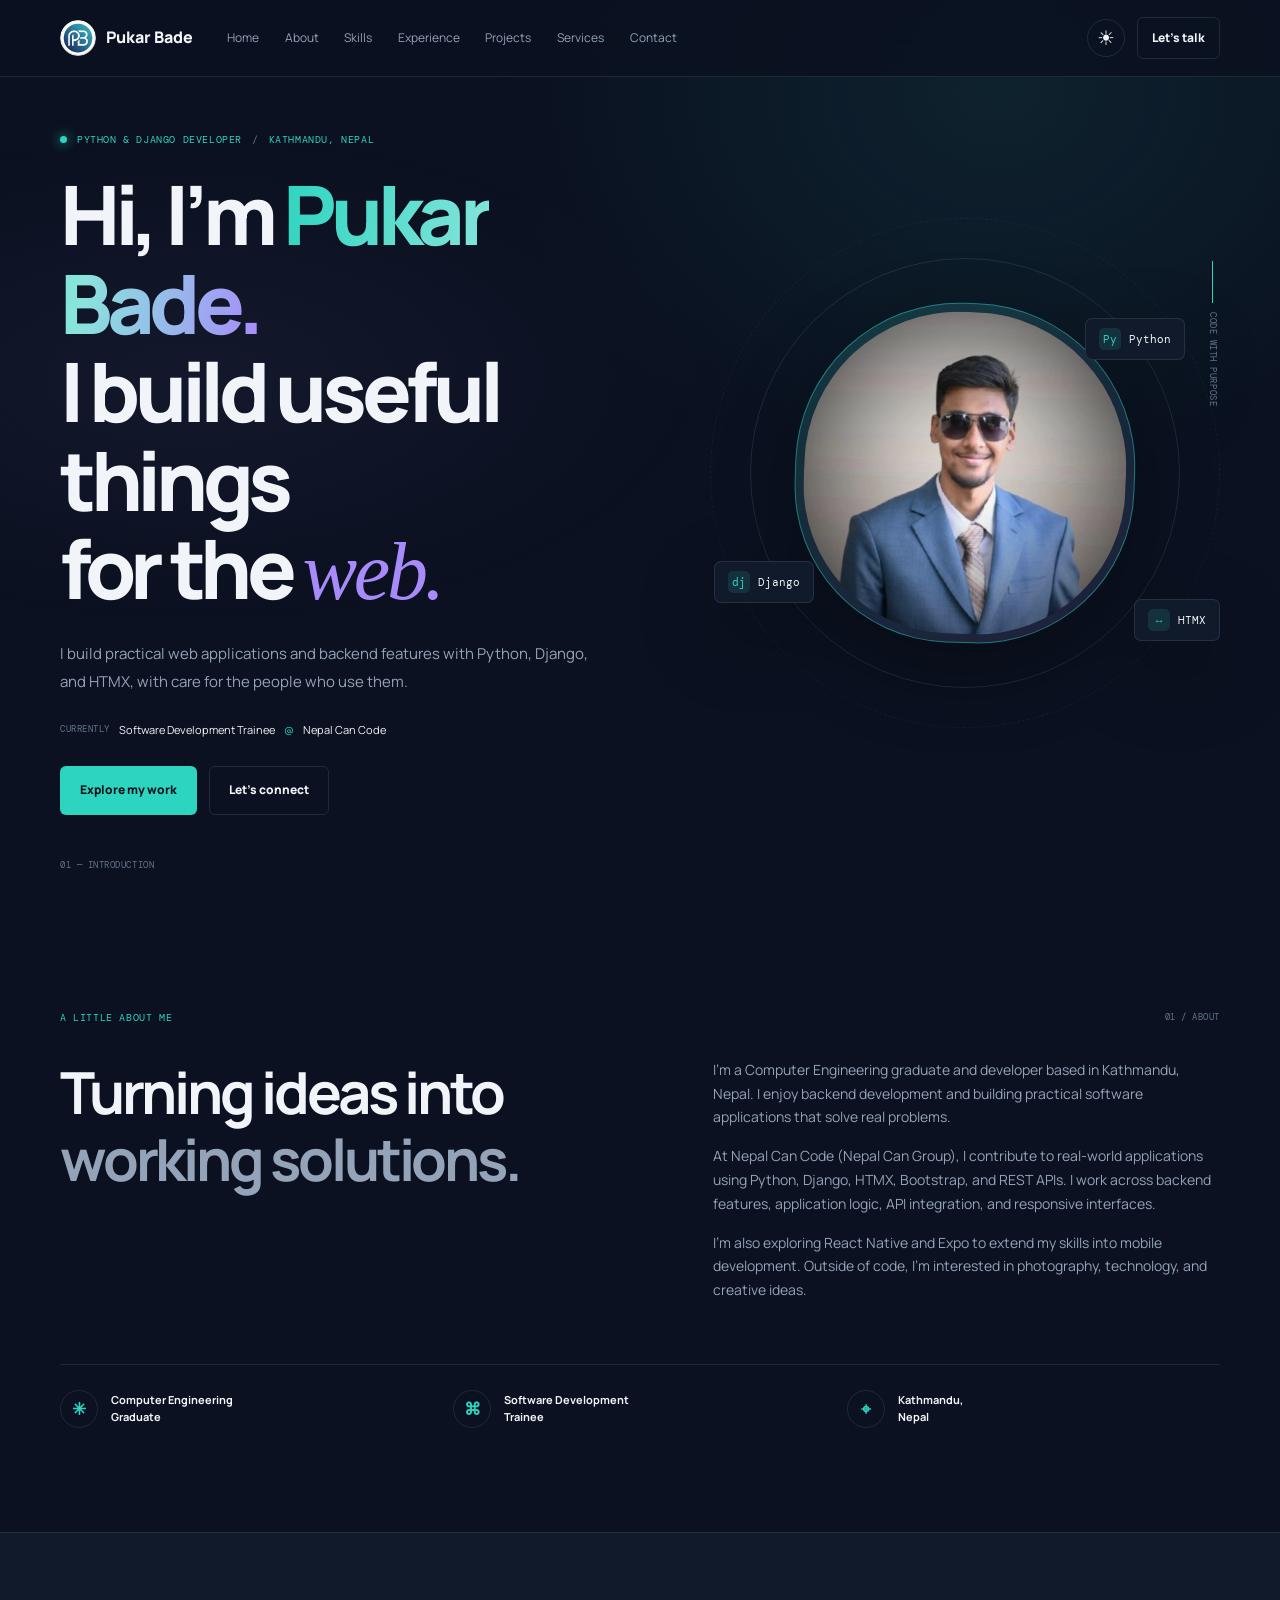
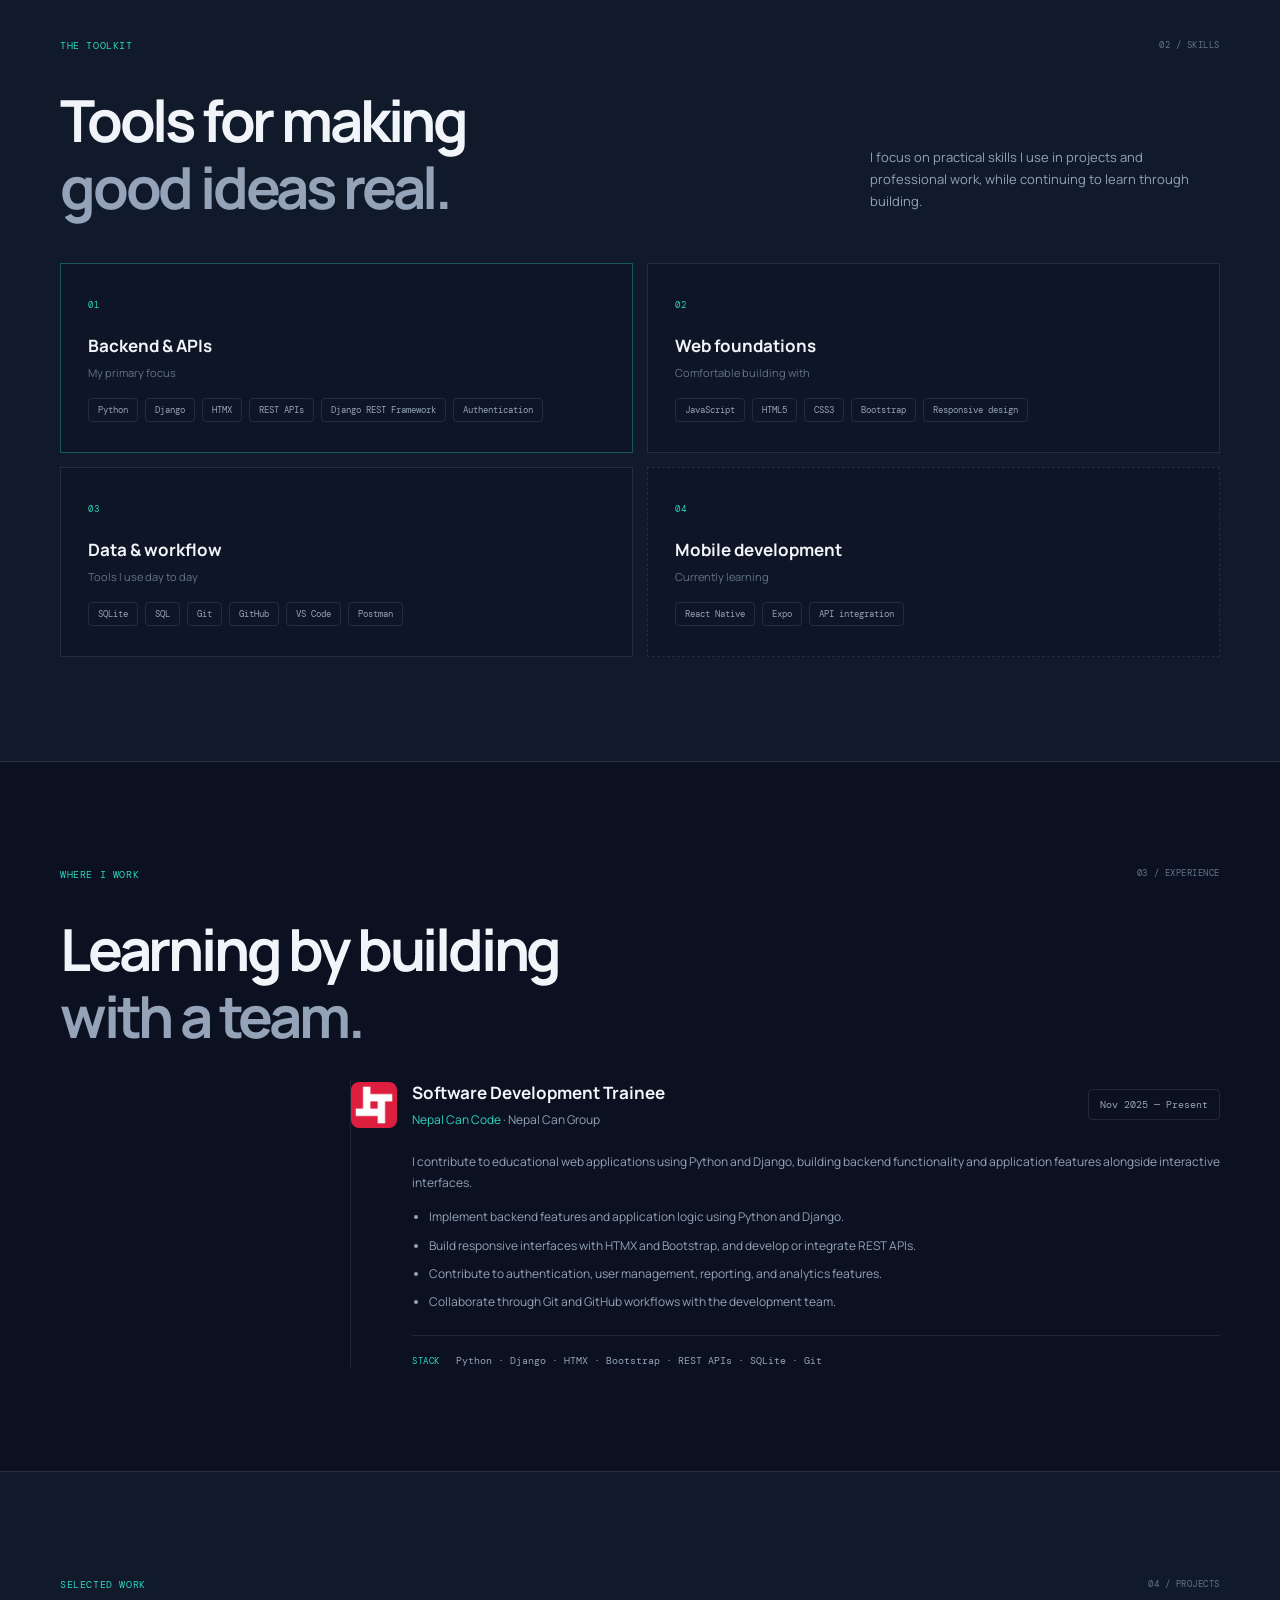
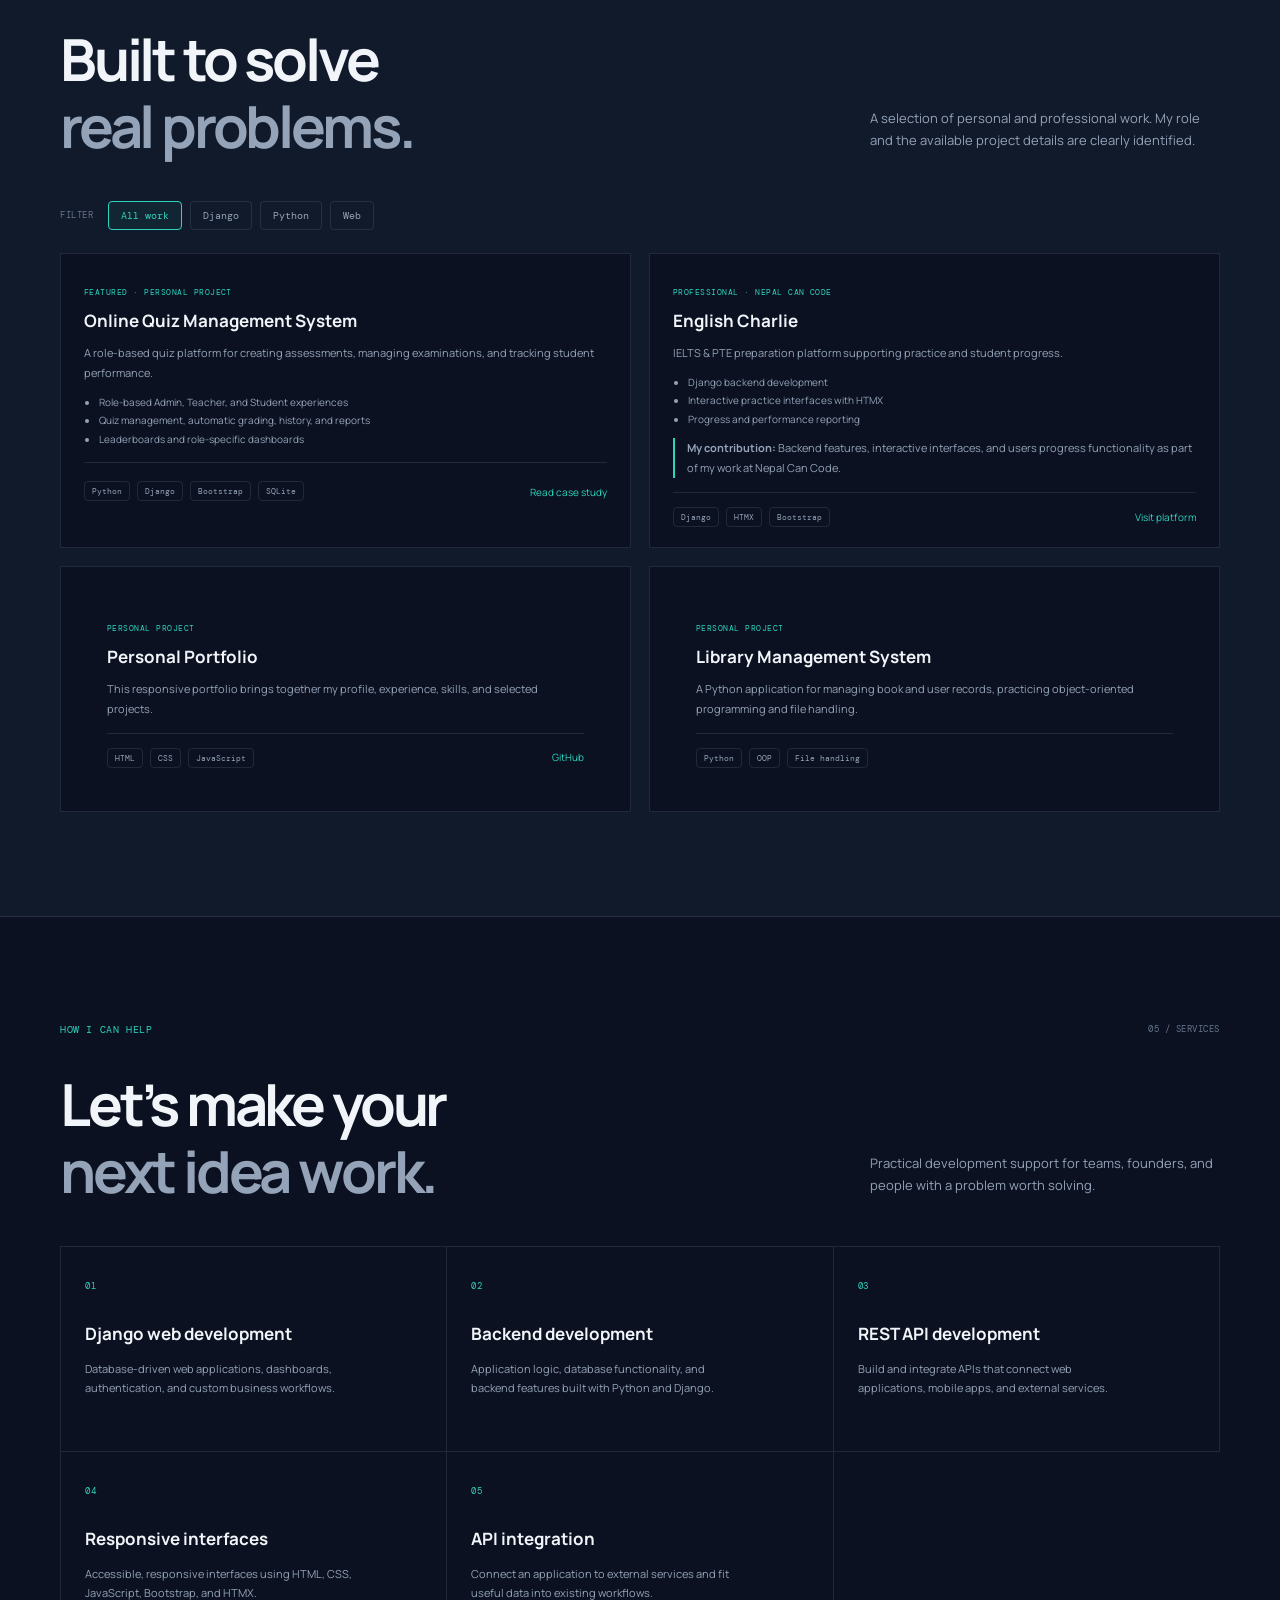
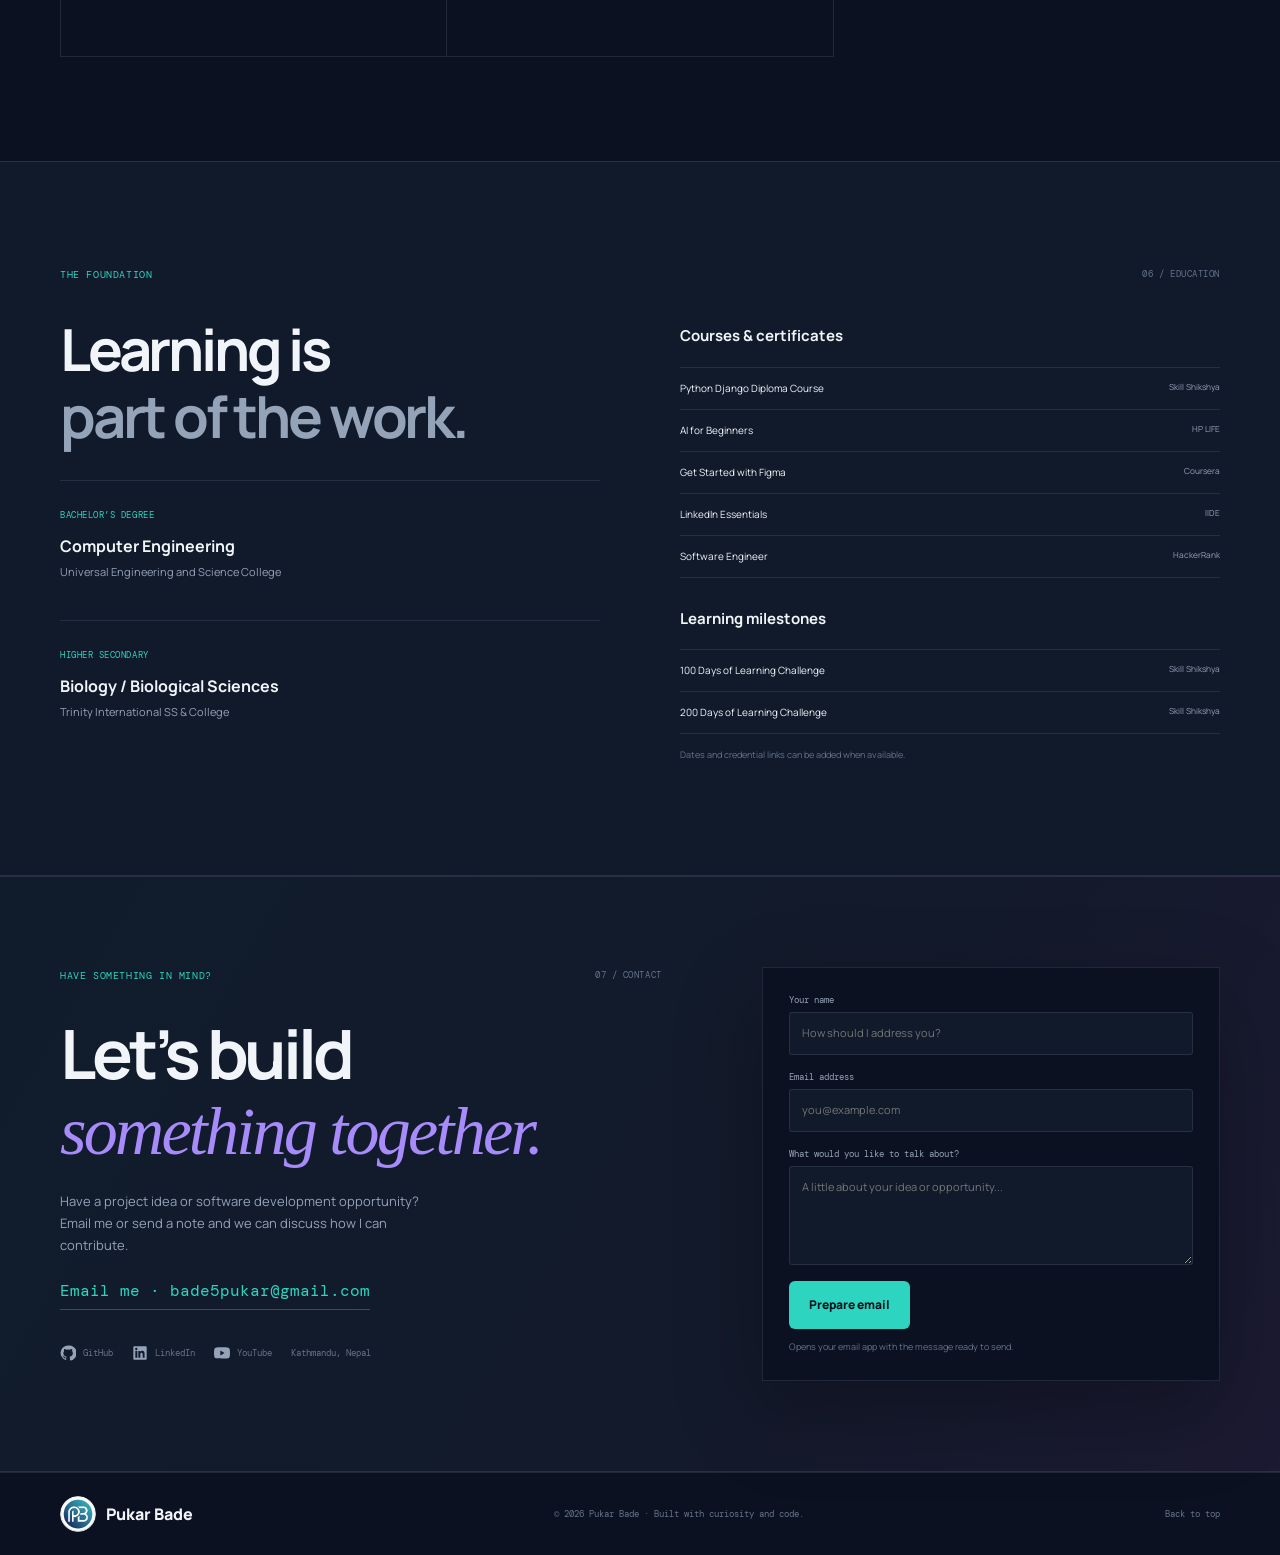
==== index.html @ cea37706 "fix: Adjust project card layout for improved consistency and presentation" ====
<!doctype html>
<html lang="en" data-theme="dark">
<head>
  <meta charset="utf-8"><meta name="viewport" content="width=device-width,initial-scale=1">
  <title>Pukar Bade | Python &amp; Django Developer</title>
  <meta name="description" content="Pukar Bade is a Kathmandu-based Python and Django developer building practical web applications, backend systems, and user-focused digital experiences.">
  <meta name="author" content="Pukar Bade"><meta name="theme-color" content="#0b1120">
  <link rel="canonical" href="https://pukarbade.com.np/">
  <meta property="og:type" content="website"><meta property="og:title" content="Pukar Bade | Python &amp; Django Developer"><meta property="og:url" content="https://pukarbade.com.np/"><meta property="og:description" content="Pukar Bade is a Kathmandu-based Python and Django developer building practical web applications and backend features."><meta property="og:image" content="https://pukarbade.com.np/assets/og-preview.png">
  <meta name="twitter:card" content="summary_large_image"><meta name="twitter:title" content="Pukar Bade | Python &amp; Django Developer"><meta name="twitter:description" content="Python and Django developer in Kathmandu, Nepal. Explore Pukar Bade’s web projects, experience, and services."><meta name="twitter:image" content="https://pukarbade.com.np/assets/og-preview.png">
  <link rel="icon" href="assets/images/pukar-bade-mark.png" type="image/png"><link rel="apple-touch-icon" href="assets/images/pukar-bade-mark.png"><link rel="preconnect" href="https://fonts.googleapis.com"><link rel="preconnect" href="https://fonts.gstatic.com" crossorigin>
  <link href="https://fonts.googleapis.com/css2?family=DM+Mono:wght@400;500&family=Manrope:wght@400;500;600;700;800&display=swap" rel="stylesheet">
  <link rel="stylesheet" href="css/style.css">
  <script>try{document.documentElement.dataset.theme=localStorage.getItem('portfolio-theme')||'dark'}catch(e){}</script>
  <script type="application/ld+json">{"@context":"https://schema.org","@type":"ProfilePage","name":"Pukar Bade Portfolio","url":"https://pukarbade.com.np/","mainEntity":{"@type":"Person","name":"Pukar Bade","jobTitle":"Python & Django Developer","url":"https://pukarbade.com.np/","sameAs":["https://github.com/Pukarst","https://www.linkedin.com/in/pukar-bade-b7b85b323/"],"knowsAbout":["Python","Django","HTMX","REST APIs"]}}</script>
</head>
<body class="is-loading" aria-busy="true">
  <div class="page-loader" role="status" aria-label="Loading portfolio">
    <div class="loader-layout" aria-hidden="true">
      <div class="loader-nav"><span class="skeleton loader-logo"></span><span class="skeleton loader-nav-line"></span></div>
      <div class="loader-hero"><div class="loader-copy"><span class="skeleton loader-kicker"></span><span class="skeleton loader-title"></span><span class="skeleton loader-title loader-title-short"></span><span class="skeleton loader-text"></span><span class="skeleton loader-text loader-text-short"></span><div class="loader-buttons"><span class="skeleton loader-button"></span><span class="skeleton loader-button"></span></div></div><span class="skeleton loader-avatar"></span></div>
      <span class="loader-caption mono-label">PREPARING YOUR PORTFOLIO</span>
    </div>
  </div>
  <a class="skip-link" href="#main">Skip to content</a>
  <header class="site-header"><nav class="nav wrap" aria-label="Main navigation">
    <a class="brand" href="#home"><img class="brand-mark" src="assets/images/pukar-bade-mark.png" alt=""><span>Pukar Bade</span></a>
    <button class="menu-toggle" type="button" aria-label="Open navigation" aria-expanded="false" aria-controls="nav-links"><span></span><span></span></button>
    <div class="nav-panel" id="nav-links"><div class="nav-links">
      <a href="#home">Home</a><a href="#about">About</a><a href="#skills">Skills</a><a href="#experience">Experience</a><a href="#projects">Projects</a><a href="#services">Services</a><a href="#contact">Contact</a>
    </div><div class="nav-actions"><button class="theme-toggle" type="button" aria-label="Switch to light mode" title="Switch theme"><span aria-hidden="true">☼</span></button><a class="button button-small button-outline" href="#contact">Let’s talk</a></div></div>
  </nav></header>
  <main id="main">
    <section class="hero wrap" id="home">
      <div class="hero-copy"><p class="eyebrow"><span class="status-dot"></span> Python &amp; Django Developer <span class="eyebrow-divider">/</span> Kathmandu, Nepal</p>
        <h1>Hi, I’m <span class="gradient-text">Pukar Bade.</span><br> I build useful things<br> for the <span class="serif-accent">web.</span></h1>
        <p class="hero-lede">I build practical web applications and backend features with Python, Django, and HTMX, with care for the people who use them.</p>
        <p class="hero-current"><span class="mono-label">CURRENTLY</span> Software Development Trainee <span class="at-sign">@</span> Nepal Can Code</p>
        <div class="hero-actions"><a class="button button-primary" href="#projects">Explore my work</a><a class="button button-outline" href="mailto:bade5pukar@gmail.com">Let’s connect</a></div>
      </div>
      <div class="hero-visual"><div class="orbit orbit-one"></div><div class="orbit orbit-two"></div><div class="hero-photo-frame"><img src="assets/images/Profile.jpg" alt="Portrait of Pukar Bade" width="400" height="400" fetchpriority="high"></div><div class="float-tag tag-python"><span>Py</span> Python</div><div class="float-tag tag-django"><span>dj</span> Django</div><div class="float-tag tag-htmx"><span>↔</span> HTMX</div><div class="visual-caption"><span class="caption-line"></span><span class="mono-label">CODE WITH PURPOSE</span></div></div>
      <div class="hero-index mono-label">01 — INTRODUCTION</div>
    </section>
    <section class="section wrap" id="about"><div class="section-top"><p class="eyebrow">A little about me</p><span class="section-number mono-label">01 / ABOUT</span></div><div class="about-layout"><h2 class="section-title">Turning ideas into<br><span class="muted-title">working solutions.</span></h2><div class="about-copy"><p>I’m a Computer Engineering graduate and developer based in Kathmandu, Nepal. I enjoy backend development and building practical software applications that solve real problems.</p><p>At Nepal Can Code (Nepal Can Group), I contribute to real-world applications using Python, Django, HTMX, Bootstrap, and REST APIs. I work across backend features, application logic, API integration, and responsive interfaces.</p><p>I’m also exploring React Native and Expo to extend my skills into mobile development. Outside of code, I’m interested in photography, technology, and creative ideas.</p></div></div><div class="highlights"><div><span class="highlight-icon">✳</span><span>Computer Engineering<br>Graduate</span></div><div><span class="highlight-icon">⌘</span><span>Software Development<br>Trainee</span></div><div><span class="highlight-icon">⌖</span><span>Kathmandu,<br>Nepal</span></div></div></section>
    <section class="section section-soft" id="skills"><div class="wrap"><div class="section-top"><p class="eyebrow">The toolkit</p><span class="section-number mono-label">02 / SKILLS</span></div><div class="section-heading-row"><h2 class="section-title">Tools for making<br><span class="muted-title">good ideas real.</span></h2><p class="section-intro">I focus on practical skills I use in projects and professional work, while continuing to learn through building.</p></div><div class="skill-groups">
      <article class="skill-card skill-primary"><span class="skill-index mono-label">01</span><h3>Backend &amp; APIs</h3><p>My primary focus</p><div class="chip-row"><span>Python</span><span>Django</span><span>HTMX</span><span>REST APIs</span><span>Django REST Framework</span><span>Authentication</span></div></article>
      <article class="skill-card"><span class="skill-index mono-label">02</span><h3>Web foundations</h3><p>Comfortable building with</p><div class="chip-row"><span>JavaScript</span><span>HTML5</span><span>CSS3</span><span>Bootstrap</span><span>Responsive design</span></div></article>
      <article class="skill-card"><span class="skill-index mono-label">03</span><h3>Data &amp; workflow</h3><p>Tools I use day to day</p><div class="chip-row"><span>SQLite</span><span>SQL</span><span>Git</span><span>GitHub</span><span>VS Code</span><span>Postman</span></div></article>
      <article class="skill-card skill-learning"><span class="skill-index mono-label">04</span><h3>Mobile development</h3><p>Currently learning</p><div class="chip-row"><span>React Native</span><span>Expo</span><span>API integration</span></div></article>
    </div></div></section>
    <section class="section wrap" id="experience"><div class="section-top"><p class="eyebrow">Where I work</p><span class="section-number mono-label">03 / EXPERIENCE</span></div><h2 class="section-title">Learning by building<br><span class="muted-title">with a team.</span></h2><article class="experience-card"><div class="experience-meta"><img class="experience-mark" src="assets/images/nepal-can.png" alt="Nepal Can logo" width="46" height="46"><div><h3>Software Development Trainee</h3><p>Nepal Can Code <span>· Nepal Can Group</span></p></div><span class="date-pill">Nov 2025 — Present</span></div><div class="experience-body"><p>I contribute to educational web applications using Python and Django, building backend functionality and application features alongside interactive interfaces.</p><ul><li>Implement backend features and application logic using Python and Django.</li><li>Build responsive interfaces with HTMX and Bootstrap, and develop or integrate REST APIs.</li><li>Contribute to authentication, user management, reporting, and analytics features.</li><li>Collaborate through Git and GitHub workflows with the development team.</li></ul><div class="stack-line"><span class="mono-label">STACK</span> Python · Django · HTMX · Bootstrap · REST APIs · SQLite · Git</div></div></article></section>
    <section class="section section-soft" id="projects"><div class="wrap"><div class="section-top"><p class="eyebrow">Selected work</p><span class="section-number mono-label">04 / PROJECTS</span></div><div class="section-heading-row"><h2 class="section-title">Built to solve<br><span class="muted-title">real problems.</span></h2><p class="section-intro">A selection of personal and professional work. My role and the available project details are clearly identified.</p></div><div class="filter-row" role="group" aria-label="Filter projects by technology"><span class="mono-label">FILTER</span><button class="filter-button active" data-filter="all" aria-pressed="true">All work</button><button class="filter-button" data-filter="django" aria-pressed="false">Django</button><button class="filter-button" data-filter="python" aria-pressed="false">Python</button><button class="filter-button" data-filter="web" aria-pressed="false">Web</button></div>
      <div class="project-grid">
        <article class="project-card project-featured" data-tech="django python web"><div class="project-content"><div class="project-heading"><div><span class="project-kicker">FEATURED · PERSONAL PROJECT</span><h3>Online Quiz Management System</h3></div></div><p>A role-based quiz platform for creating assessments, managing examinations, and tracking student performance.</p><ul class="feature-list"><li>Role-based Admin, Teacher, and Student experiences</li><li>Quiz management, automatic grading, history, and reports</li><li>Leaderboards and role-specific dashboards</li></ul><div class="project-bottom"><div class="chip-row"><span>Python</span><span>Django</span><span>Bootstrap</span><span>SQLite</span></div><div class="project-links"><a href="projects/online-quiz.html">Read case study</a></div></div></div></article>
        <article class="project-card" data-tech="django web"><div class="project-content"><div class="project-heading"><div><span class="project-kicker">PROFESSIONAL · NEPAL CAN CODE</span><h3>English Charlie</h3></div></div><p>IELTS & PTE preparation platform supporting practice and student progress.</p><ul class="feature-list"><li>Django backend development</li><li>Interactive practice interfaces with HTMX</li><li>Progress and performance reporting</li></ul><p class="project-contribution"><strong>My contribution:</strong> Backend features, interactive interfaces, and users progress functionality as part of my work at Nepal Can Code.</p><div class="project-bottom"><div class="chip-row"><span>Django</span><span>HTMX</span><span>Bootstrap</span></div><a class="text-link" href="https://platform.englishcharlie.com/" target="_blank" rel="noopener noreferrer">Visit platform</a></div></div></article>
        <article class="project-card compact-project" data-tech="web"><div class="project-content"><span class="project-kicker">PERSONAL PROJECT</span><h3>Personal Portfolio</h3><p>This responsive portfolio brings together my profile, experience, skills, and selected projects.</p><div class="project-bottom"><div class="chip-row"><span>HTML</span><span>CSS</span><span>JavaScript</span></div><a class="text-link" href="https://github.com/Pukarst/my-portfolio" target="_blank" rel="noopener noreferrer">GitHub</a></div></div></article>
        <article class="project-card compact-project" data-tech="python"><div class="project-content"><span class="project-kicker">PERSONAL PROJECT</span><h3>Library Management System</h3><p>A Python application for managing book and user records, practicing object-oriented programming and file handling.</p><div class="project-bottom"><div class="chip-row"><span>Python</span><span>OOP</span><span>File handling</span></div></div></div></article>
      </div></div></section>
    <section class="section wrap" id="services"><div class="section-top"><p class="eyebrow">How I can help</p><span class="section-number mono-label">05 / SERVICES</span></div><div class="section-heading-row"><h2 class="section-title">Let’s make your<br><span class="muted-title">next idea work.</span></h2><p class="section-intro">Practical development support for teams, founders, and people with a problem worth solving.</p></div><div class="services-grid">
      <article><span class="service-num mono-label">01</span><h3>Django web development</h3><p>Database-driven web applications, dashboards, authentication, and custom business workflows.</p></article><article><span class="service-num mono-label">02</span><h3>Backend development</h3><p>Application logic, database functionality, and backend features built with Python and Django.</p></article><article><span class="service-num mono-label">03</span><h3>REST API development</h3><p>Build and integrate APIs that connect web applications, mobile apps, and external services.</p></article><article><span class="service-num mono-label">04</span><h3>Responsive interfaces</h3><p>Accessible, responsive interfaces using HTML, CSS, JavaScript, Bootstrap, and HTMX.</p></article><article><span class="service-num mono-label">05</span><h3>API integration</h3><p>Connect an application to external services and fit useful data into existing workflows.</p></article></div></section>
    <section class="section section-soft" id="education"><div class="wrap"><div class="section-top"><p class="eyebrow">The foundation</p><span class="section-number mono-label">06 / EDUCATION</span></div><div class="education-grid"><div><h2 class="section-title">Learning is<br><span class="muted-title">part of the work.</span></h2><div class="education-item"><span class="mono-label">BACHELOR’S DEGREE</span><h3>Computer Engineering</h3><p>Universal Engineering and Science College</p></div><div class="education-item"><span class="mono-label">HIGHER SECONDARY</span><h3>Biology / Biological Sciences</h3><p>Trinity International SS &amp; College</p></div></div><div><h3 class="subsection-title">Courses &amp; certificates</h3><ul class="learning-list"><li><span>Python Django Diploma Course</span><small>Skill Shikshya</small></li><li><span>AI for Beginners</span><small>HP LIFE</small></li><li><span>Get Started with Figma</span><small>Coursera</small></li><li><span>LinkedIn Essentials</span><small>IIDE</small></li><li><span>Software Engineer</span><small>HackerRank</small></li></ul><h3 class="subsection-title learning-subheading">Learning milestones</h3><ul class="learning-list"><li><span>100 Days of Learning Challenge</span><small>Skill Shikshya</small></li><li><span>200 Days of Learning Challenge</span><small>Skill Shikshya</small></li></ul><p class="credentials-note">Dates and credential links can be added when available.</p></div></div></div></section>
    <section class="contact-section" id="contact"><div class="wrap contact-wrap"><div class="contact-copy"><div class="section-top"><p class="eyebrow">Have something in mind?</p><span class="section-number mono-label">07 / CONTACT</span></div><h2>Let’s build<br><span class="serif-accent">something together.</span></h2><p>Have a project idea or software development opportunity? Email me or send a note and we can discuss how I can contribute.</p><a class="contact-email" href="mailto:bade5pukar@gmail.com">Email me · bade5pukar@gmail.com</a><div class="contact-social"><a href="https://github.com/Pukarst" target="_blank" rel="noopener noreferrer" aria-label="GitHub"><svg viewBox="0 0 24 24" aria-hidden="true"><path d="M12 .9a11.1 11.1 0 0 0-3.51 21.63c.56.1.76-.24.76-.54v-2.1c-3.1.68-3.76-1.32-3.76-1.32-.5-1.29-1.24-1.63-1.24-1.63-1.02-.7.08-.69.08-.69 1.12.08 1.71 1.15 1.71 1.15 1 .1.76 2.2 3.42 1.55.1-.73.4-1.23.7-1.52-2.48-.28-5.09-1.24-5.09-5.52 0-1.22.44-2.22 1.15-3-.12-.28-.5-1.43.11-2.98 0 0 .94-.3 3.05 1.15a10.6 10.6 0 0 1 5.56 0c2.11-1.44 3.05-1.15 3.05-1.15.61 1.55.23 2.7.11 2.98.72.78 1.15 1.78 1.15 3 0 4.29-2.62 5.23-5.12 5.51.4.35.75 1.03.75 2.08v3.08c0 .3.2.65.77.54A11.1 11.1 0 0 0 12 .9Z"/></svg><span>GitHub</span></a><a href="https://www.linkedin.com/in/pukar-bade-b7b85b323/" target="_blank" rel="noopener noreferrer" aria-label="LinkedIn"><svg viewBox="0 0 24 24" aria-hidden="true"><path d="M20.45 2H3.55C2.69 2 2 2.68 2 3.52v16.96c0 .84.69 1.52 1.55 1.52h16.9c.86 0 1.55-.68 1.55-1.52V3.52c0-.84-.69-1.52-1.55-1.52ZM8 19H5V9h3v10ZM6.5 7.7a1.75 1.75 0 1 1 0-3.5 1.75 1.75 0 0 1 0 3.5ZM19 19h-3v-4.87c0-1.16-.02-2.65-1.62-2.65-1.62 0-1.87 1.26-1.87 2.57V19h-3V9h2.88v1.37h.04c.4-.76 1.38-1.56 2.84-1.56 3.04 0 3.61 2 3.61 4.6V19Z"/></svg><span>LinkedIn</span></a><a href="https://www.youtube.com/@pukar_bade9808" target="_blank" rel="noopener noreferrer" aria-label="YouTube"><svg viewBox="0 0 24 24" aria-hidden="true"><path d="M23.5 6.2a3 3 0 0 0-2.1-2.12C19.55 3.56 12 3.56 12 3.56s-7.55 0-9.4.52A3 3 0 0 0 .5 6.2 31.4 31.4 0 0 0 0 12a31.4 31.4 0 0 0 .5 5.8 3 3 0 0 0 2.1 2.12c1.85.52 9.4.52 9.4.52s7.55 0 9.4-.52a3 3 0 0 0 2.1-2.12A31.4 31.4 0 0 0 24 12a31.4 31.4 0 0 0-.5-5.8ZM9.55 15.6V8.4L15.8 12l-6.25 3.6Z"/></svg><span>YouTube</span></a><span>Kathmandu, Nepal</span></div></div><form class="contact-form" id="contact-form"><label for="name">Your name</label><input id="name" name="name" autocomplete="name" required placeholder="How should I address you?"><label for="email">Email address</label><input id="email" type="email" name="email" autocomplete="email" required placeholder="you@example.com"><label for="message">What would you like to talk about?</label><textarea id="message" name="message" rows="4" required placeholder="A little about your idea or opportunity..."></textarea><button class="button button-primary" type="submit">Prepare email</button><p class="form-note" id="form-note" aria-live="polite">Opens your email app with the message ready to send.</p></form></div></section>
  </main>
  <footer class="footer"><div class="wrap footer-inner"><a class="brand" href="#home"><img class="brand-mark" src="assets/images/pukar-bade-mark.png" alt=""><span>Pukar Bade</span></a><span>© <span id="year">2026</span> Pukar Bade · Built with curiosity and code.</span><a href="#home">Back to top</a></div></footer>
  <script src="js/main.js" defer></script>
</body></html>
---- css/style.css ----
:root{color-scheme:dark;--bg:#0b1120;--surface:#111a2b;--surface-2:#151e30;--text:#f1f5f9;--muted:#94a3b8;--faint:#64748b;--accent:#2dd4bf;--accent-2:#a78bfa;--border:rgba(148,163,184,.16);--skeleton-shine:rgba(148,163,184,.16);--shadow:0 30px 80px rgba(0,0,0,.27);--mono:'DM Mono',monospace;--sans:'Manrope',sans-serif;--nav:rgba(11,17,32,.8)}
:root[data-theme=light]{color-scheme:light;--bg:#f8fafc;--surface:#fff;--surface-2:#f1f5f9;--text:#0f172a;--muted:#526176;--faint:#718096;--accent:#0d9488;--accent-2:#7c3aed;--border:rgba(15,23,42,.12);--skeleton-shine:rgba(13,148,136,.16);--shadow:0 25px 70px rgba(15,23,42,.1);--nav:rgba(248,250,252,.86)}
*{box-sizing:border-box}
html{scroll-behavior:smooth;scroll-padding-top:88px}
body{margin:0;background:var(--bg);color:var(--text);font-family:var(--sans);line-height:1.7;transition:background .25s,color .25s}
body:before{content:"";position:fixed;inset:0;z-index:-1;pointer-events:none;background:radial-gradient(ellipse at 78% 10%,rgba(45,212,191,.09),transparent 36%),radial-gradient(ellipse at 15% 42%,rgba(167,139,250,.055),transparent 34%)}
a{color:inherit}
button,input,textarea{font:inherit}
.wrap{width:min(1160px,calc(100% - 56px));margin-inline:auto}
.mono-label,.eyebrow,.section-number,.project-kicker,.skill-index,.service-num{font-family:var(--mono);letter-spacing:.06em}
.skip-link{position:absolute;top:-50px;left:16px;background:var(--accent);color:#07111b;padding:8px 14px;z-index:50}
.skip-link:focus{top:10px}
.site-header{position:sticky;top:0;z-index:20;border-bottom:1px solid var(--border);backdrop-filter:blur(18px);background:var(--nav)}
.nav{height:76px;display:flex;align-items:center;justify-content:space-between;gap:34px}
.brand{display:inline-flex;align-items:center;gap:10px;text-decoration:none;font-weight:800;white-space:nowrap}
.brand-mark{width:36px;height:36px;display:block;object-fit:contain;flex:0 0 36px;border-radius:50%}
.nav-panel,.nav-links,.nav-actions{display:flex;align-items:center}
.nav-panel{flex:1;justify-content:space-between;gap:24px}
.nav-links{gap:clamp(12px,2vw,26px)}
.nav-links a,.contact-social a{font-size:12px;text-decoration:none;color:var(--muted);transition:color .2s}
.nav-links a:hover,.contact-social a:hover{color:var(--accent)}
.nav-actions{gap:12px}
.theme-toggle{width:38px;height:38px;background:transparent;color:var(--text);border:1px solid var(--border);border-radius:50%;cursor:pointer;font-size:20px}
.button{display:inline-flex;align-items:center;justify-content:center;gap:16px;padding:13px 19px;border-radius:6px;border:1px solid transparent;text-decoration:none;font-size:12px;font-weight:800;transition:transform .2s,border .2s,background .2s}
.button:hover{transform:translateY(-2px)}
.button-primary{background:var(--accent);color:#07111b}
.button-primary:hover{filter:brightness(1.08)}
.button-outline{color:var(--text);border-color:var(--border);background:transparent}
.button-outline:hover{border-color:var(--accent);color:var(--accent)}
.button-small{padding:10px 14px}
.menu-toggle{display:none}
.hero{position:relative;min-height:650px;display:grid;grid-template-columns:1.08fr .92fr;align-items:center;padding-top:54px;padding-bottom:90px;gap:50px}
.hero-copy{position:relative;z-index:2}
.eyebrow{display:flex;align-items:center;gap:10px;color:var(--accent);font-size:10px;text-transform:uppercase;margin:0 0 22px}
.status-dot{width:7px;height:7px;border-radius:50%;background:var(--accent);box-shadow:0 0 12px var(--accent)}
.eyebrow-divider{color:var(--faint)}
h1{font-size:clamp(48px,6.7vw,82px);line-height:1.08;letter-spacing:-.065em;margin:0 0 23px;font-weight:800}
.gradient-text{background:linear-gradient(100deg,var(--accent),#89e5dc 55%,var(--accent-2));-webkit-background-clip:text;background-clip:text;-webkit-text-fill-color:transparent;color:transparent}
.serif-accent{font-family:Georgia,serif;font-weight:400;font-style:italic;color:var(--accent-2);letter-spacing:-.04em}
.hero-lede{max-width:555px;color:var(--muted);font-size:15px;line-height:1.9}
.hero-current{display:flex;align-items:center;gap:9px;margin:24px 0 0;color:var(--text);font-size:11px}
.mono-label{font-size:9px;color:var(--faint)}
.at-sign{color:var(--accent)}
.hero-actions{display:flex;gap:12px;margin-top:27px}
.hero-visual{position:relative;height:460px;display:grid;place-items:center}
.hero-photo-frame{z-index:2;width:min(340px,74%);aspect-ratio:1;border-radius:48% 48% 46% 46%;overflow:hidden;padding:8px;border:1px solid rgba(45,212,191,.48);background:linear-gradient(145deg,rgba(45,212,191,.18),rgba(167,139,250,.13));box-shadow:var(--shadow);transform:rotate(2deg)}
.hero-photo-frame img{width:100%;height:100%;object-fit:cover;border-radius:inherit;filter:saturate(.88)}
.orbit{position:absolute;border:1px solid var(--border);border-radius:50%;aspect-ratio:1}
.orbit-one{width:430px}
.orbit-two{width:510px;border-style:dashed;opacity:.55}
.float-tag{position:absolute;z-index:3;display:flex;align-items:center;gap:8px;background:var(--surface);border:1px solid var(--border);border-radius:7px;padding:9px 13px;box-shadow:var(--shadow);font:11px var(--mono)}
.float-tag span{display:grid;place-items:center;background:rgba(45,212,191,.13);color:var(--accent);width:22px;height:22px;border-radius:5px}
.tag-python{top:75px;right:35px}
.tag-django{bottom:100px;left:5px}
.tag-htmx{right:0;bottom:62px}
.visual-caption{position:absolute;right:0;top:18px;display:flex;align-items:center;gap:9px;writing-mode:vertical-rl}
.caption-line{height:42px;width:1px;background:var(--accent)}
.hero-index{position:absolute;bottom:32px;left:0;color:var(--faint)}
.section{padding-block:104px}
.section-soft{background:var(--surface);border-block:1px solid var(--border)}
.section-top{display:flex;justify-content:space-between;align-items:center;margin-bottom:32px}
.section-top .eyebrow{margin:0}
.section-number{font-size:9px;color:var(--faint)}
.section-title{font-size:clamp(36px,5vw,58px);line-height:1.16;letter-spacing:-.055em;margin:0 0 30px}
.muted-title{color:var(--muted)}
.about-layout{display:grid;grid-template-columns:1fr .87fr;gap:70px}
.about-layout .section-title{margin:0}
.about-copy{color:var(--muted);font-size:14px}
.about-copy p{margin:0 0 15px}
.highlights{display:grid;grid-template-columns:repeat(3,1fr);border-top:1px solid var(--border);margin-top:47px;padding-top:25px;gap:20px}
.highlights>div{display:flex;align-items:center;gap:13px;font-size:11px;font-weight:700;line-height:1.5}
.highlight-icon{width:38px;height:38px;border:1px solid var(--border);border-radius:50%;display:grid;place-items:center;color:var(--accent);font-size:17px}
.section-heading-row{display:flex;align-items:end;justify-content:space-between;gap:30px;margin-bottom:42px}
.section-heading-row .section-title{margin:0}
.section-intro{max-width:350px;color:var(--muted);font-size:13px;margin:0 0 8px}
.skill-groups{display:grid;grid-template-columns:repeat(2,1fr);gap:14px}
.skill-card{position:relative;border:1px solid var(--border);padding:25px 27px;background:color-mix(in srgb,var(--bg) 35%,transparent);min-height:190px}
.skill-primary{border-color:rgba(45,212,191,.34)}
.skill-learning{border-style:dashed}
.skill-index{color:var(--accent)}
.skill-card h3,.services-grid h3{font-size:17px;margin:16px 0 3px}
.skill-card p{font-size:11px;color:var(--faint);margin:0}
.chip-row{display:flex;gap:7px;flex-wrap:wrap;margin-top:16px}
.chip-row span{border:1px solid var(--border);padding:5px 9px;border-radius:4px;color:var(--muted);font:9px var(--mono)}
.experience-card{max-width:870px;margin-left:auto;border-left:1px solid var(--border)}
.experience-meta{display:flex;align-items:center;gap:15px;position:relative}
.experience-mark{width:46px;height:46px;display:grid;place-items:center;border-radius:8px;object-fit:cover;background:#e31837;flex:0 0 46px}
.experience-meta h3{font-size:17px;margin:0}
.experience-meta p{font-size:12px;margin:2px 0 0;color:var(--accent)}
.experience-meta p span{color:var(--muted)}
.date-pill{margin-left:auto;color:var(--muted);font:10px var(--mono);padding:8px 11px;border:1px solid var(--border);border-radius:4px}
.experience-body{margin:22px 0 0 61px;color:var(--muted);font-size:12px}
.experience-body p{margin:0 0 14px}
.experience-body ul{padding-left:17px}
.experience-body li{margin:8px 0}
.stack-line{border-top:1px solid var(--border);padding-top:18px;margin-top:22px;font:10px var(--mono);color:var(--muted)}
.stack-line .mono-label{margin-right:10px;color:var(--accent)}
.filter-row{display:flex;align-items:center;gap:8px;margin-bottom:23px}
.filter-row>.mono-label{margin-right:7px}
.filter-button{background:transparent;border:1px solid var(--border);border-radius:4px;padding:7px 12px;color:var(--muted);font:10px var(--mono);cursor:pointer}
.filter-button:hover,.filter-button.active{border-color:var(--accent);color:var(--accent);background:rgba(45,212,191,.06)}
.project-grid{display:grid;grid-template-columns:repeat(2,minmax(0,1fr));gap:18px}
.project-card{overflow:hidden;border:1px solid var(--border);background:var(--bg);transition:transform .2s,border .2s}
.project-card:hover{transform:translateY(-4px);border-color:rgba(45,212,191,.45)}
.project-card[hidden]{display:none}
.project-content{padding:22px 23px 20px}
.project-heading{display:flex;justify-content:space-between;align-items:center;gap:16px}
.project-kicker{font-size:8px;color:var(--accent)}
.project-content h3{font-size:17px;line-height:1.4;margin:6px 0 0}
.project-content>p{font-size:11px;line-height:1.8;color:var(--muted);margin:10px 0}
.feature-list{padding-left:15px;color:var(--muted);font-size:10px;line-height:1.85;margin:10px 0}
.project-bottom{display:flex;justify-content:space-between;align-items:center;gap:12px;border-top:1px solid var(--border);padding-top:14px;margin-top:14px}
.project-bottom .chip-row{margin:0}
.project-bottom .chip-row span{font-size:8px;padding:4px 7px}
.project-links a,.text-link{color:var(--accent);font-size:10px;text-decoration:none;white-space:nowrap}
.project-note{font:8px var(--mono);color:var(--faint)}
.compact-project{min-height:235px;padding:23px}
.compact-project .project-content>p{max-width:440px}
.services-grid{display:grid;grid-template-columns:repeat(3,1fr);border-top:1px solid var(--border);border-left:1px solid var(--border)}
.services-grid article{position:relative;min-height:205px;padding:23px 24px;border-right:1px solid var(--border);border-bottom:1px solid var(--border)}
.service-num{color:var(--accent)}
.services-grid h3{margin-top:23px}
.services-grid p{max-width:275px;font-size:11px;color:var(--muted)}
.service-learning{background:rgba(167,139,250,.035)}
.learning-tag{color:var(--accent-2);font:8px var(--mono)}
.education-grid{display:grid;grid-template-columns:1fr 1fr;gap:80px}
.education-item{border-top:1px solid var(--border);padding:18px 0;margin-top:17px}
.education-item .mono-label{color:var(--accent)}
.education-item h3{margin:7px 0 0;font-size:16px}
.education-item p{margin:3px 0;color:var(--muted);font-size:11px}
.subsection-title{font-size:15px;margin:8px 0 18px}
.learning-list{list-style:none;padding:0;margin:0;border-top:1px solid var(--border)}
.learning-list li{display:flex;justify-content:space-between;gap:14px;padding:12px 0;border-bottom:1px solid var(--border);font-size:10px}
.learning-list small{color:var(--muted);white-space:nowrap}
.credentials-note{font-size:9px;color:var(--faint);margin-top:13px}
.contact-section{background:linear-gradient(120deg,#101c2c,#131a2b 62%,#1c1a32);border-block:1px solid var(--border)}
:root[data-theme=light] .contact-section{background:linear-gradient(120deg,#e9f7f5,#f5f7fb 62%,#f0edfa)}
.contact-wrap{padding-block:90px;display:grid;grid-template-columns:1.05fr .8fr;gap:100px}
.contact-copy h2{font-size:clamp(44px,6vw,68px);letter-spacing:-.06em;line-height:1.1;margin:0}
.contact-copy>p{font-size:13px;color:var(--muted);max-width:380px;margin:21px 0}
.contact-email{font:16px var(--mono);color:var(--accent);text-decoration:none;display:inline-flex;gap:13px;border-bottom:1px solid rgba(45,212,191,.35);padding-bottom:8px}
.contact-email span{font-size:12px}
.contact-social{display:flex;gap:19px;margin-top:35px;align-items:center}
.contact-social a{display:inline-flex;align-items:center;gap:7px}
.contact-social svg{display:block;width:16px;height:16px;fill:currentColor}
.contact-social span{font:9px var(--mono);color:var(--faint)}
.contact-form{display:flex;flex-direction:column;padding:26px;background:var(--bg);border:1px solid var(--border);box-shadow:var(--shadow)}
.contact-form label{font:9px var(--mono);color:var(--muted);margin:0 0 6px}
.contact-form input,.contact-form textarea{width:100%;color:var(--text);background:var(--surface);border:1px solid var(--border);padding:11px 12px;border-radius:3px;outline:none;font-size:11px;margin-bottom:16px}
.contact-form input:focus,.contact-form textarea:focus{border-color:var(--accent)}
.contact-form textarea{resize:vertical;min-height:90px}
.contact-form .button{align-self:flex-start;cursor:pointer}
.form-note{font-size:9px;color:var(--faint);margin:10px 0 0}
.footer{padding:23px 0;border-top:1px solid var(--border)}
.footer-inner{display:flex;justify-content:space-between;align-items:center;gap:20px}
.footer-inner>span,.footer-inner>a:last-child{font:9px var(--mono);color:var(--faint);text-decoration:none}
.footer-inner>a:last-child:hover{color:var(--accent)}
@media(max-width:900px){.nav{gap:15px}
.nav-panel{gap:15px}
.nav-links{gap:12px}
.nav-links a{font-size:10px}
.hero{gap:15px}
.hero-visual{transform:scale(.9)}
.contact-wrap{gap:45px}
.services-grid{grid-template-columns:repeat(2,1fr)}}
@media(prefers-reduced-motion:reduce){*,*::before,*::after{scroll-behavior:auto!important;animation-duration:.01ms!important;animation-iteration-count:1!important;transition-duration:.01ms!important}}
.hero-copy{animation:soft-enter .7s ease-out both}
.hero-visual{animation:soft-enter .85s .12s ease-out both}
.has-reveal .section-top,.has-reveal .section-heading-row,.has-reveal .about-copy,.has-reveal .highlights,.has-reveal .skill-card,.has-reveal .experience-card,.has-reveal .project-card,.has-reveal .services-grid article,.has-reveal .education-item,.has-reveal .learning-list,.has-reveal .contact-form{opacity:0;transform:translateY(18px);transition:opacity .55s ease,transform .55s ease}
.has-reveal .is-visible{opacity:1;transform:translateY(0)}
.has-reveal .services-grid article.is-visible{opacity:1;transform:translateY(0)}
.project-contribution{border-left:2px solid var(--accent);padding-left:12px;color:var(--muted);font-size:10px;line-height:1.7}
.learning-subheading{margin-top:28px}
@keyframes soft-enter{from{opacity:0;transform:translateY(14px)}to{opacity:1;transform:translateY(0)}}
.page-loader{position:fixed;inset:0;z-index:100;display:grid;place-items:center;padding:28px;background:var(--bg);opacity:1;visibility:visible;animation:loader-fallback .2s ease 2.5s forwards}
.is-ready .page-loader{opacity:0;visibility:hidden;animation:none;transition:opacity .28s ease,visibility .28s linear .28s}
.loader-layout{width:min(900px,100%)}
.loader-nav{height:62px;display:flex;align-items:center;justify-content:space-between;border-bottom:1px solid var(--border)}
.skeleton{display:block;position:relative;overflow:hidden;background:var(--surface-2);border-radius:5px}
.skeleton:after{content:"";position:absolute;inset:0;transform:translateX(-100%);background:linear-gradient(90deg,transparent,var(--skeleton-shine),transparent);animation:skeleton-shimmer 1.15s ease-in-out infinite}
.loader-logo{width:120px;height:17px}
.loader-nav-line{width:220px;height:12px}
.loader-hero{min-height:410px;display:flex;align-items:center;justify-content:space-between;gap:50px}
.loader-copy{width:min(510px,60%)}
.loader-kicker{width:170px;height:12px;margin-bottom:27px}
.loader-title{width:100%;height:38px;margin-bottom:12px}
.loader-title-short{width:72%}
.loader-text{width:90%;height:12px;margin-top:21px}
.loader-text-short{width:67%;margin-top:10px}
.loader-buttons{display:flex;gap:12px;margin-top:29px}
.loader-button{width:142px;height:43px}
.loader-avatar{width:285px;height:285px;border-radius:50%;background:var(--surface-2);border:1px solid var(--border)}
.loader-caption{color:var(--faint)}
@keyframes skeleton-shimmer{to{transform:translateX(100%)}}
@keyframes loader-fallback{to{opacity:0;visibility:hidden}}
@media(prefers-reduced-motion:reduce){.skeleton:after{animation:none}
.page-loader{animation:loader-fallback .01ms linear 2.5s forwards}}
@media(max-width:820px){.nav{height:66px;position:relative}
.menu-toggle{display:flex;width:38px;height:38px;border:1px solid var(--border);border-radius:5px;background:transparent;align-items:center;justify-content:center;flex-direction:column;gap:5px;margin-left:auto}
.menu-toggle span{height:1px;width:16px;background:var(--text)}
.nav-panel{display:none;position:absolute;top:65px;left:0;right:0;background:var(--bg);border:1px solid var(--border);border-top:0;padding:16px 18px 20px;align-items:stretch;flex-direction:column;gap:0}
.nav-panel.open{display:flex}
.nav-links{display:grid;grid-template-columns:repeat(2,1fr);gap:0}
.nav-links a{display:block;padding:11px;border-bottom:1px solid var(--border);font-size:12px}
.nav-actions{padding-top:13px;justify-content:space-between}}
@media(max-width:700px){.wrap{width:min(100% - 36px,560px)}
.hero{grid-template-columns:1fr;gap:4px;padding-top:62px;padding-bottom:68px;min-height:0}
.hero-copy{order:0}
.hero-visual{order:1;height:340px;margin-top:5px}
.hero-photo-frame{width:245px}
.orbit-one{width:310px}
.orbit-two{width:355px}
.tag-python{top:45px;right:13%}
.tag-django{bottom:72px;left:5%}
.tag-htmx{right:4%;bottom:43px}
.visual-caption{right:4%;top:0}
.hero-index{bottom:19px}
.hero h1{font-size:clamp(46px,12vw,66px)}
.hero-lede{font-size:13px}
.hero-current{font-size:10px;flex-wrap:wrap}
.section{padding-block:72px}
.section-top{margin-bottom:24px}
.about-layout,.education-grid{grid-template-columns:1fr;gap:23px}
.about-layout .section-title{font-size:40px}
.about-copy{font-size:12px}
.highlights{margin-top:28px;gap:10px}
.highlights>div{font-size:9px;gap:8px}
.highlight-icon{width:31px;height:31px;flex:0 0 31px}
.section-heading-row{display:block;margin-bottom:27px}
.section-heading-row .section-title{margin-bottom:14px}
.section-intro{font-size:12px}
.skill-groups,.project-grid{grid-template-columns:1fr}
.skill-card{min-height:0;padding:20px}
.filter-row{flex-wrap:wrap}
.filter-row>.mono-label{width:100%}
.project-content{padding:18px}
.project-bottom{align-items:flex-start;flex-wrap:wrap}
.services-grid{grid-template-columns:1fr 1fr}
.services-grid article{padding:17px;min-height:190px}
.services-grid h3{font-size:14px}
.services-grid p{font-size:10px}
.education-grid{gap:40px}
.learning-list li{font-size:9px}
.contact-wrap{grid-template-columns:1fr;gap:35px;padding-block:65px}
.contact-copy h2{font-size:48px}
.contact-form{padding:20px}
.footer-inner{flex-wrap:wrap}
.footer-inner>span{order:3;width:100%}
.page-loader{padding:18px}
.loader-hero{min-height:360px}
.loader-copy{width:100%}
.loader-avatar,.loader-nav-line{display:none}
.loader-title{height:30px}
.loader-button{width:120px}
.experience-card{padding-left:16px}
.experience-meta{display:grid;grid-template-columns:46px minmax(0,1fr);align-items:start;gap:12px}
.experience-meta>div{min-width:0}
.experience-meta h3{overflow-wrap:anywhere}
.date-pill{grid-column:2;margin:0;justify-self:start;white-space:normal}
.experience-body{margin:18px 0 0;font-size:11px;overflow-wrap:anywhere}
.stack-line{overflow-wrap:anywhere;line-height:1.8}}
@media(max-width:400px){.wrap{width:calc(100% - 28px)}
.hero-actions{gap:8px}
.hero-actions .button{padding:12px;font-size:10px}
.services-grid{grid-template-columns:1fr}
.project-bottom .chip-row{max-width:100%}
.contact-social{gap:11px}
.contact-social span{font-size:8px}
.orbit-one{width:calc(100vw - 56px)}
.orbit-two{width:calc(100vw - 28px)}
.contact-email{max-width:100%;font-size:12px;overflow-wrap:anywhere}}
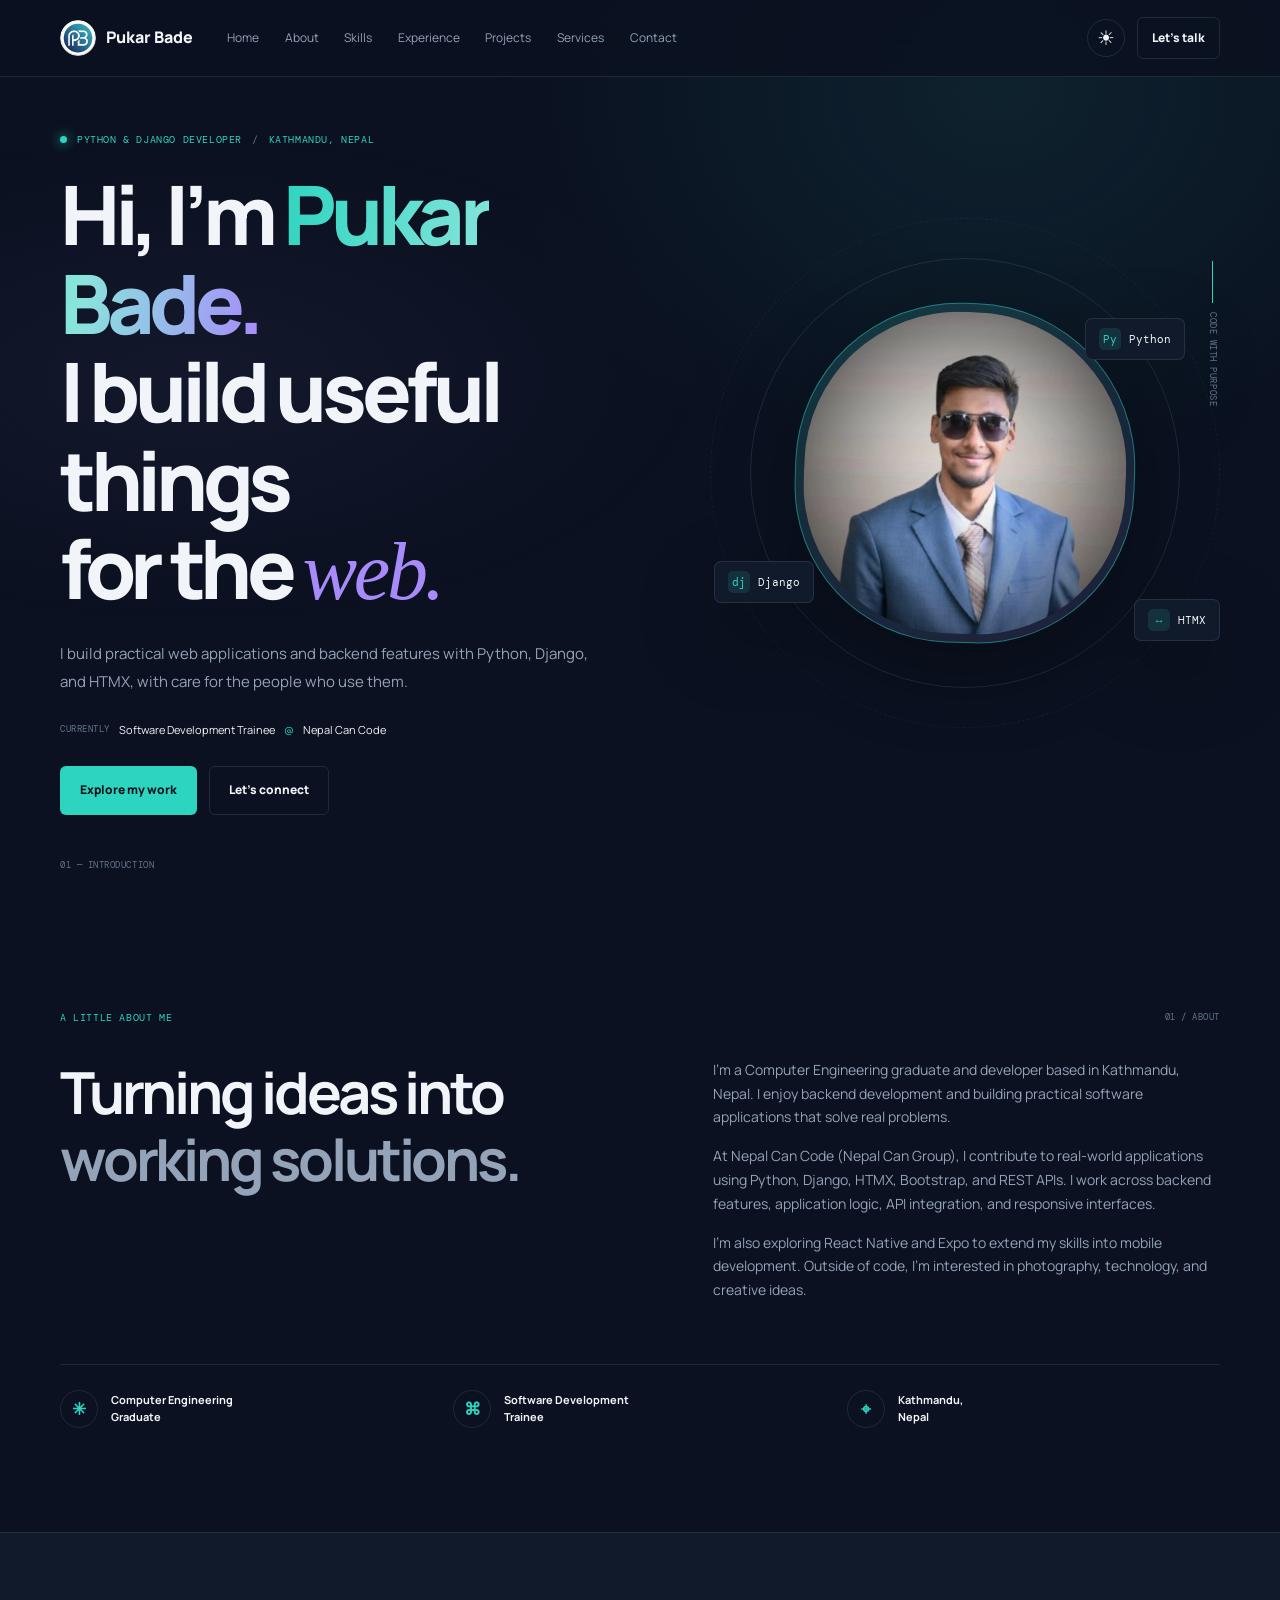
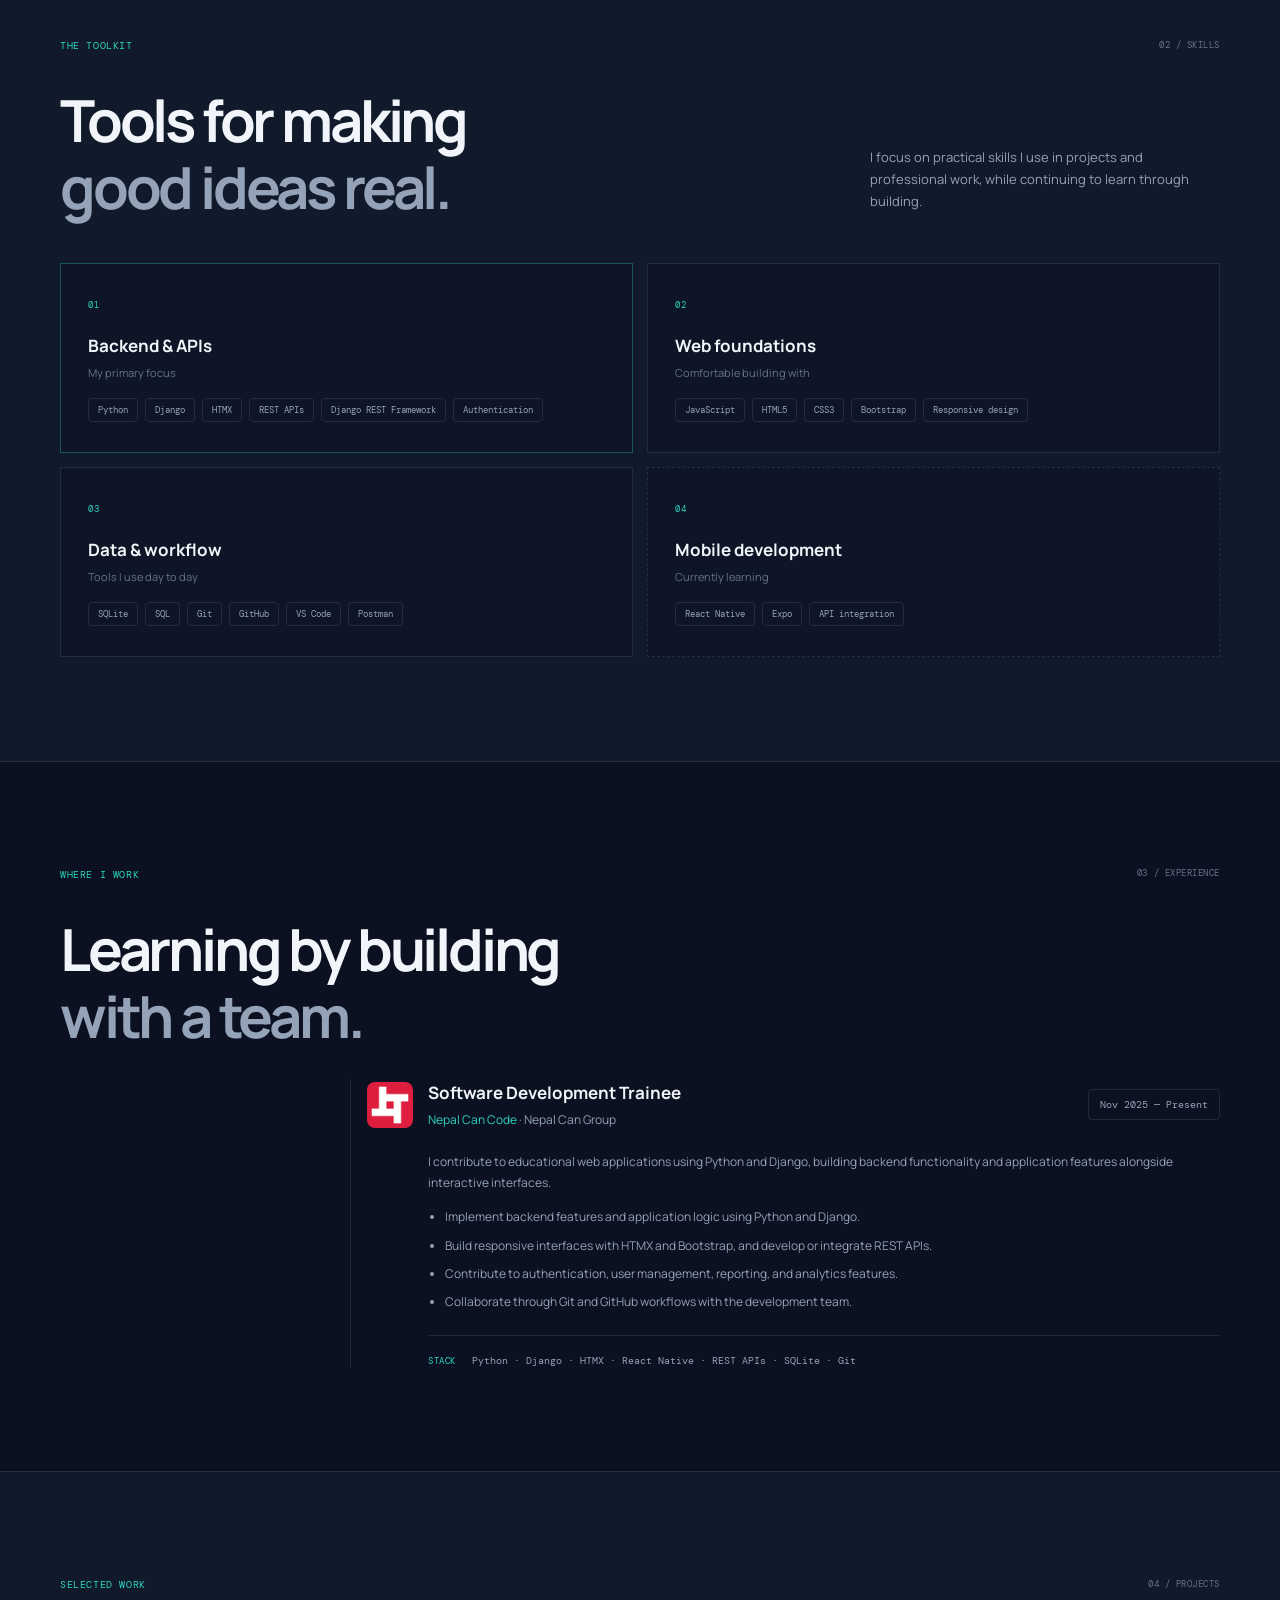
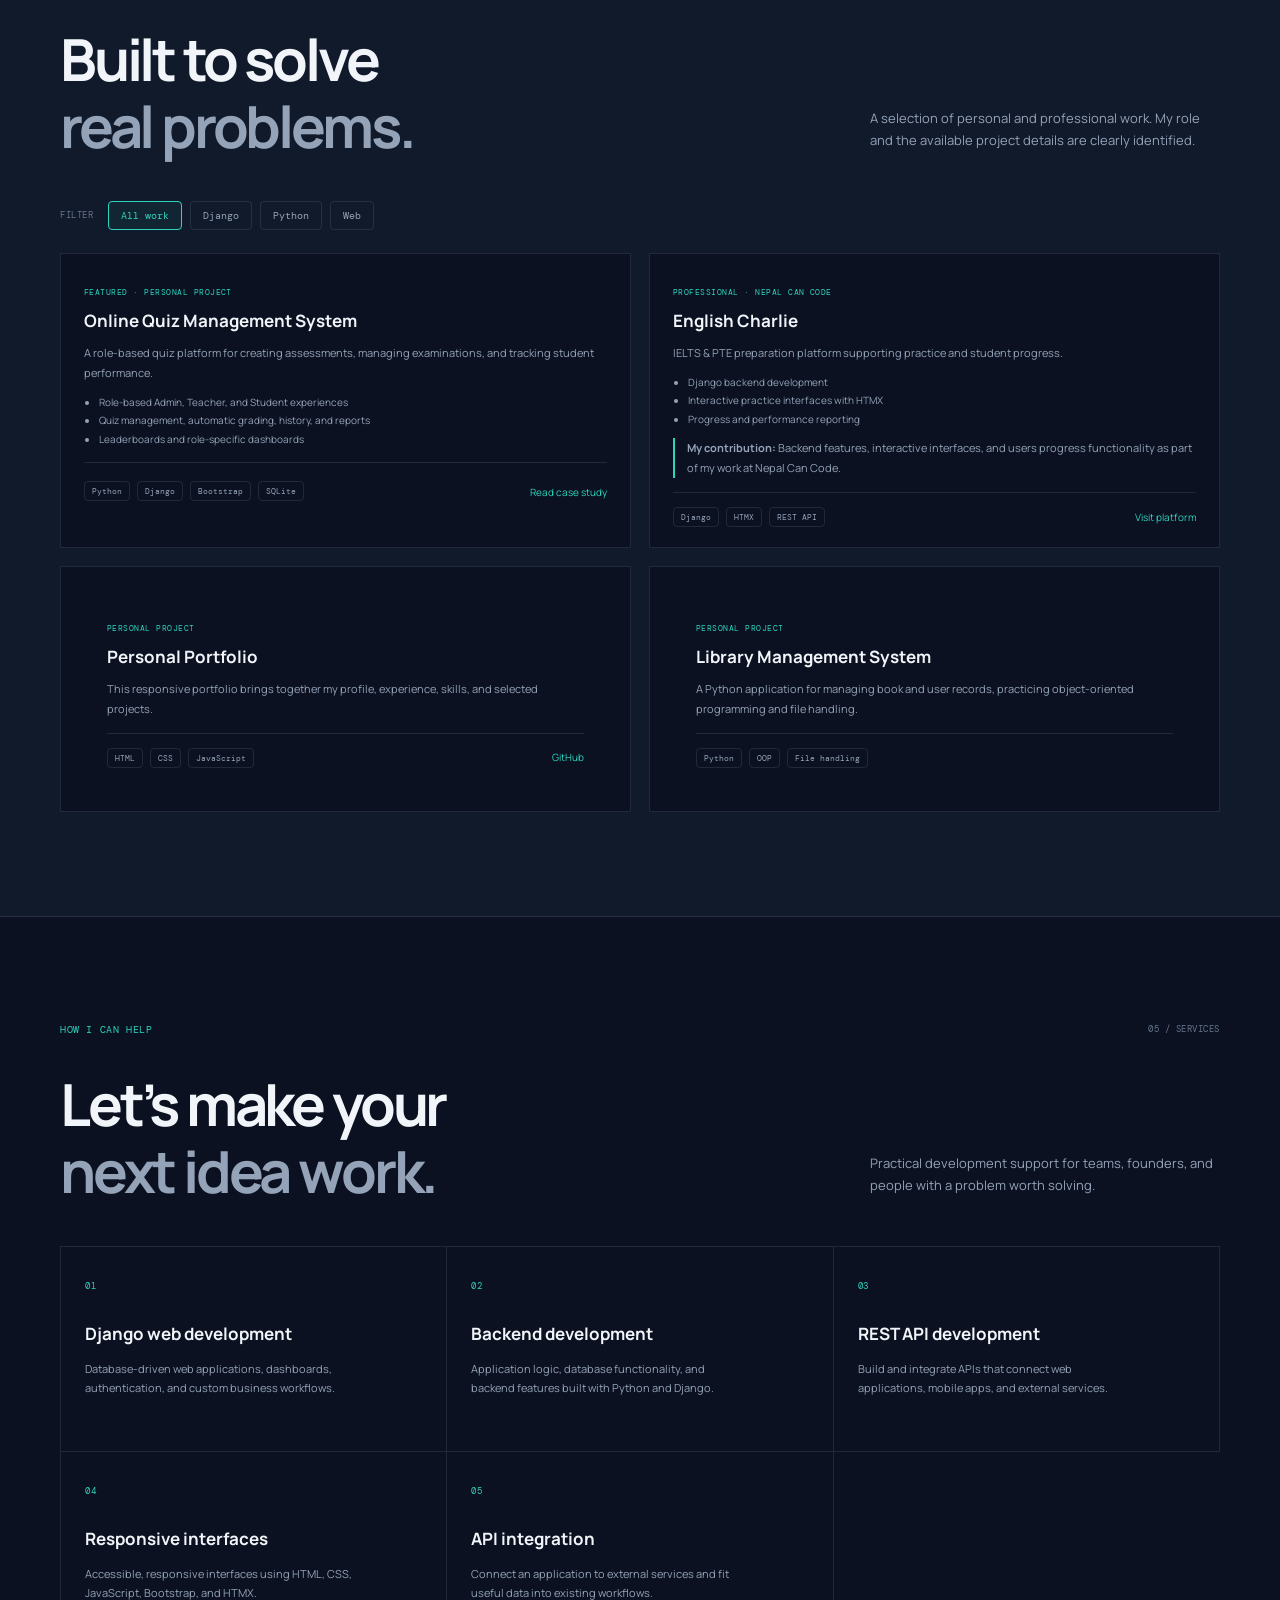
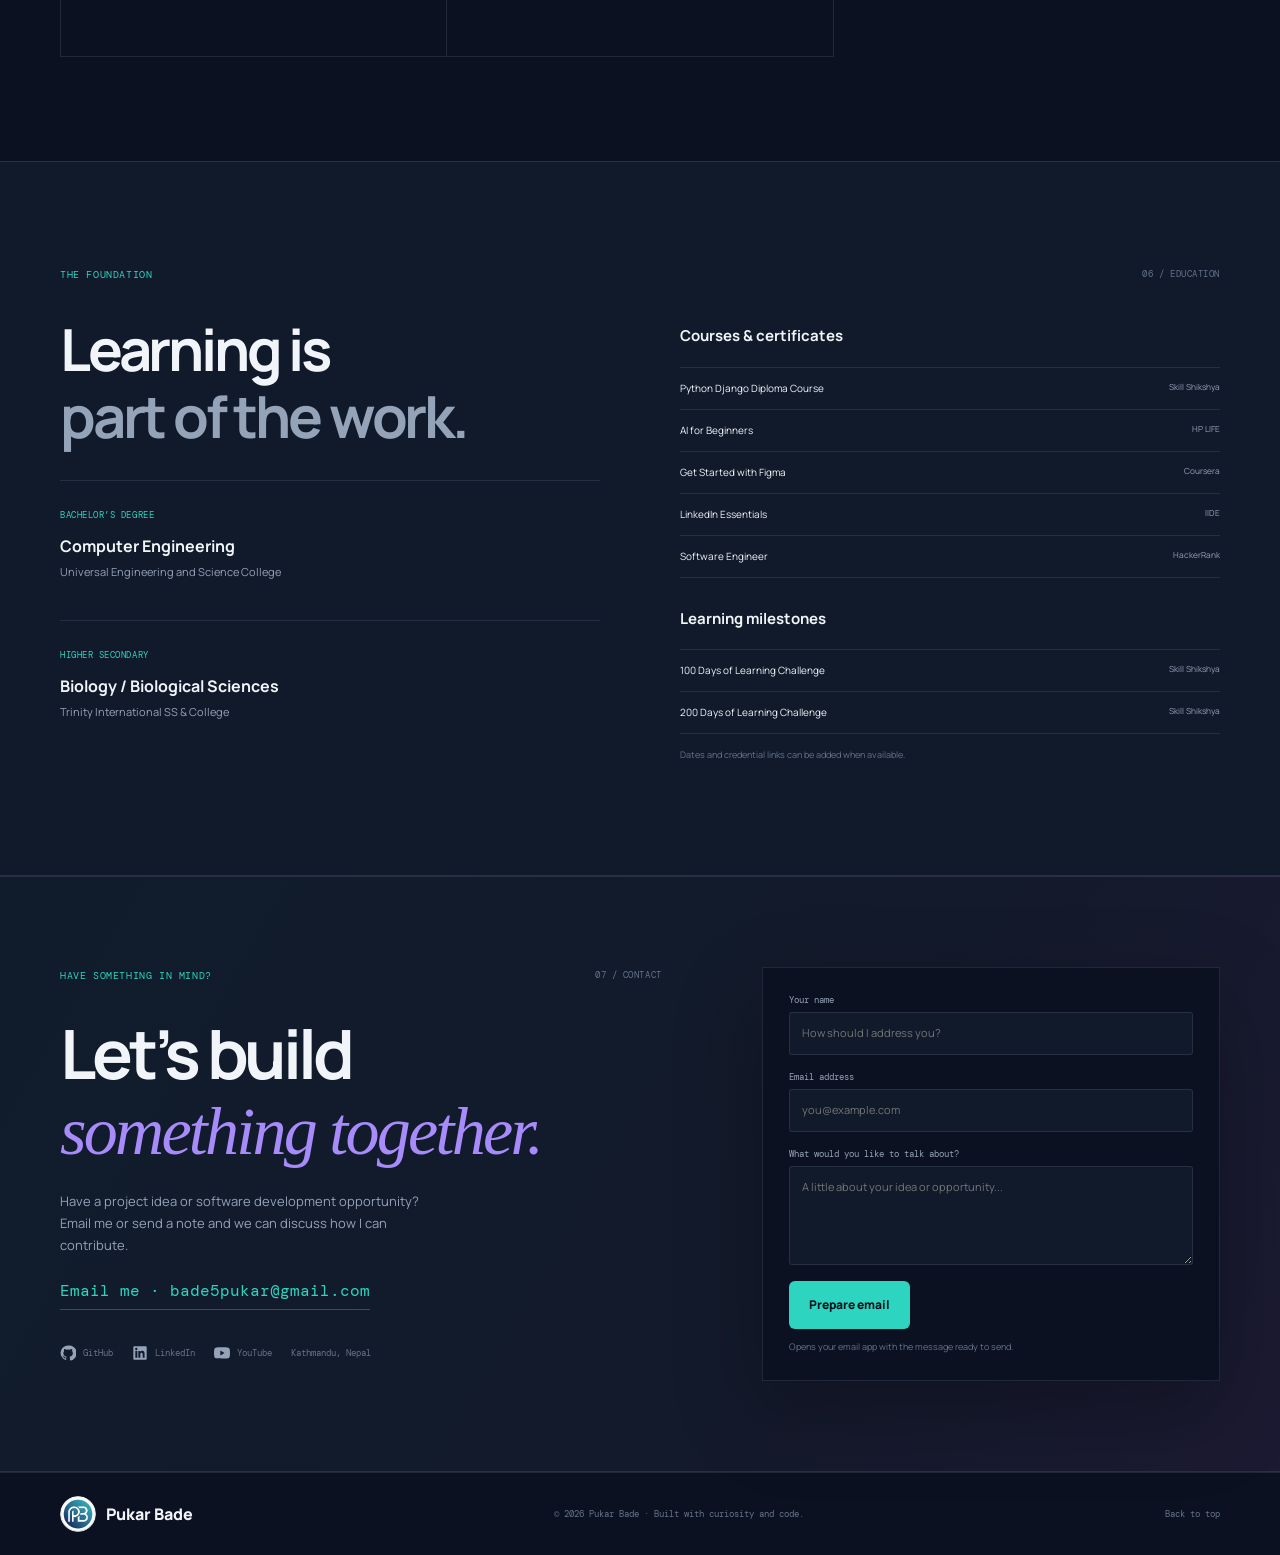
==== commit 4aab4587: "fix: Update experience card layout and enhance project card technology tags for improved clarity" ====
--- a/index.html
+++ b/index.html
@@ -48,11 +48,11 @@
       <article class="skill-card"><span class="skill-index mono-label">03</span><h3>Data &amp; workflow</h3><p>Tools I use day to day</p><div class="chip-row"><span>SQLite</span><span>SQL</span><span>Git</span><span>GitHub</span><span>VS Code</span><span>Postman</span></div></article>
       <article class="skill-card skill-learning"><span class="skill-index mono-label">04</span><h3>Mobile development</h3><p>Currently learning</p><div class="chip-row"><span>React Native</span><span>Expo</span><span>API integration</span></div></article>
     </div></div></section>
-    <section class="section wrap" id="experience"><div class="section-top"><p class="eyebrow">Where I work</p><span class="section-number mono-label">03 / EXPERIENCE</span></div><h2 class="section-title">Learning by building<br><span class="muted-title">with a team.</span></h2><article class="experience-card"><div class="experience-meta"><img class="experience-mark" src="assets/images/nepal-can.png" alt="Nepal Can logo" width="46" height="46"><div><h3>Software Development Trainee</h3><p>Nepal Can Code <span>· Nepal Can Group</span></p></div><span class="date-pill">Nov 2025 — Present</span></div><div class="experience-body"><p>I contribute to educational web applications using Python and Django, building backend functionality and application features alongside interactive interfaces.</p><ul><li>Implement backend features and application logic using Python and Django.</li><li>Build responsive interfaces with HTMX and Bootstrap, and develop or integrate REST APIs.</li><li>Contribute to authentication, user management, reporting, and analytics features.</li><li>Collaborate through Git and GitHub workflows with the development team.</li></ul><div class="stack-line"><span class="mono-label">STACK</span> Python · Django · HTMX · Bootstrap · REST APIs · SQLite · Git</div></div></article></section>
+    <section class="section wrap" id="experience"><div class="section-top"><p class="eyebrow">Where I work</p><span class="section-number mono-label">03 / EXPERIENCE</span></div><h2 class="section-title">Learning by building<br><span class="muted-title">with a team.</span></h2><article class="experience-card"><div class="experience-meta"><img class="experience-mark" src="assets/images/nepal-can.png" alt="Nepal Can logo" width="46" height="46"><div><h3>Software Development Trainee</h3><p>Nepal Can Code <span>· Nepal Can Group</span></p></div><span class="date-pill">Nov 2025 — Present</span></div><div class="experience-body"><p>I contribute to educational web applications using Python and Django, building backend functionality and application features alongside interactive interfaces.</p><ul><li>Implement backend features and application logic using Python and Django.</li><li>Build responsive interfaces with HTMX and Bootstrap, and develop or integrate REST APIs.</li><li>Contribute to authentication, user management, reporting, and analytics features.</li><li>Collaborate through Git and GitHub workflows with the development team.</li></ul><div class="stack-line"><span class="mono-label">STACK</span> Python · Django · HTMX · React Native · REST APIs · SQLite · Git</div></div></article></section>
     <section class="section section-soft" id="projects"><div class="wrap"><div class="section-top"><p class="eyebrow">Selected work</p><span class="section-number mono-label">04 / PROJECTS</span></div><div class="section-heading-row"><h2 class="section-title">Built to solve<br><span class="muted-title">real problems.</span></h2><p class="section-intro">A selection of personal and professional work. My role and the available project details are clearly identified.</p></div><div class="filter-row" role="group" aria-label="Filter projects by technology"><span class="mono-label">FILTER</span><button class="filter-button active" data-filter="all" aria-pressed="true">All work</button><button class="filter-button" data-filter="django" aria-pressed="false">Django</button><button class="filter-button" data-filter="python" aria-pressed="false">Python</button><button class="filter-button" data-filter="web" aria-pressed="false">Web</button></div>
       <div class="project-grid">
         <article class="project-card project-featured" data-tech="django python web"><div class="project-content"><div class="project-heading"><div><span class="project-kicker">FEATURED · PERSONAL PROJECT</span><h3>Online Quiz Management System</h3></div></div><p>A role-based quiz platform for creating assessments, managing examinations, and tracking student performance.</p><ul class="feature-list"><li>Role-based Admin, Teacher, and Student experiences</li><li>Quiz management, automatic grading, history, and reports</li><li>Leaderboards and role-specific dashboards</li></ul><div class="project-bottom"><div class="chip-row"><span>Python</span><span>Django</span><span>Bootstrap</span><span>SQLite</span></div><div class="project-links"><a href="projects/online-quiz.html">Read case study</a></div></div></div></article>
-        <article class="project-card" data-tech="django web"><div class="project-content"><div class="project-heading"><div><span class="project-kicker">PROFESSIONAL · NEPAL CAN CODE</span><h3>English Charlie</h3></div></div><p>IELTS & PTE preparation platform supporting practice and student progress.</p><ul class="feature-list"><li>Django backend development</li><li>Interactive practice interfaces with HTMX</li><li>Progress and performance reporting</li></ul><p class="project-contribution"><strong>My contribution:</strong> Backend features, interactive interfaces, and users progress functionality as part of my work at Nepal Can Code.</p><div class="project-bottom"><div class="chip-row"><span>Django</span><span>HTMX</span><span>Bootstrap</span></div><a class="text-link" href="https://platform.englishcharlie.com/" target="_blank" rel="noopener noreferrer">Visit platform</a></div></div></article>
+        <article class="project-card" data-tech="django web"><div class="project-content"><div class="project-heading"><div><span class="project-kicker">PROFESSIONAL · NEPAL CAN CODE</span><h3>English Charlie</h3></div></div><p>IELTS & PTE preparation platform supporting practice and student progress.</p><ul class="feature-list"><li>Django backend development</li><li>Interactive practice interfaces with HTMX</li><li>Progress and performance reporting</li></ul><p class="project-contribution"><strong>My contribution:</strong> Backend features, interactive interfaces, and users progress functionality as part of my work at Nepal Can Code.</p><div class="project-bottom"><div class="chip-row"><span>Django</span><span>HTMX</span><span>REST API</span></div><a class="text-link" href="https://platform.englishcharlie.com/" target="_blank" rel="noopener noreferrer">Visit platform</a></div></div></article>
         <article class="project-card compact-project" data-tech="web"><div class="project-content"><span class="project-kicker">PERSONAL PROJECT</span><h3>Personal Portfolio</h3><p>This responsive portfolio brings together my profile, experience, skills, and selected projects.</p><div class="project-bottom"><div class="chip-row"><span>HTML</span><span>CSS</span><span>JavaScript</span></div><a class="text-link" href="https://github.com/Pukarst/my-portfolio" target="_blank" rel="noopener noreferrer">GitHub</a></div></div></article>
         <article class="project-card compact-project" data-tech="python"><div class="project-content"><span class="project-kicker">PERSONAL PROJECT</span><h3>Library Management System</h3><p>A Python application for managing book and user records, practicing object-oriented programming and file handling.</p><div class="project-bottom"><div class="chip-row"><span>Python</span><span>OOP</span><span>File handling</span></div></div></div></article>
       </div></div></section>
--- a/css/style.css
+++ b/css/style.css
@@ -82,7 +82,7 @@
 .skill-card p{font-size:11px;color:var(--faint);margin:0}
 .chip-row{display:flex;gap:7px;flex-wrap:wrap;margin-top:16px}
 .chip-row span{border:1px solid var(--border);padding:5px 9px;border-radius:4px;color:var(--muted);font:9px var(--mono)}
-.experience-card{max-width:870px;margin-left:auto;border-left:1px solid var(--border)}
+.experience-card{max-width:870px;margin-left:auto;padding-left:16px;border-left:1px solid var(--border)}
 .experience-meta{display:flex;align-items:center;gap:15px;position:relative}
 .experience-mark{width:46px;height:46px;display:grid;place-items:center;border-radius:8px;object-fit:cover;background:#e31837;flex:0 0 46px}
 .experience-meta h3{font-size:17px;margin:0}
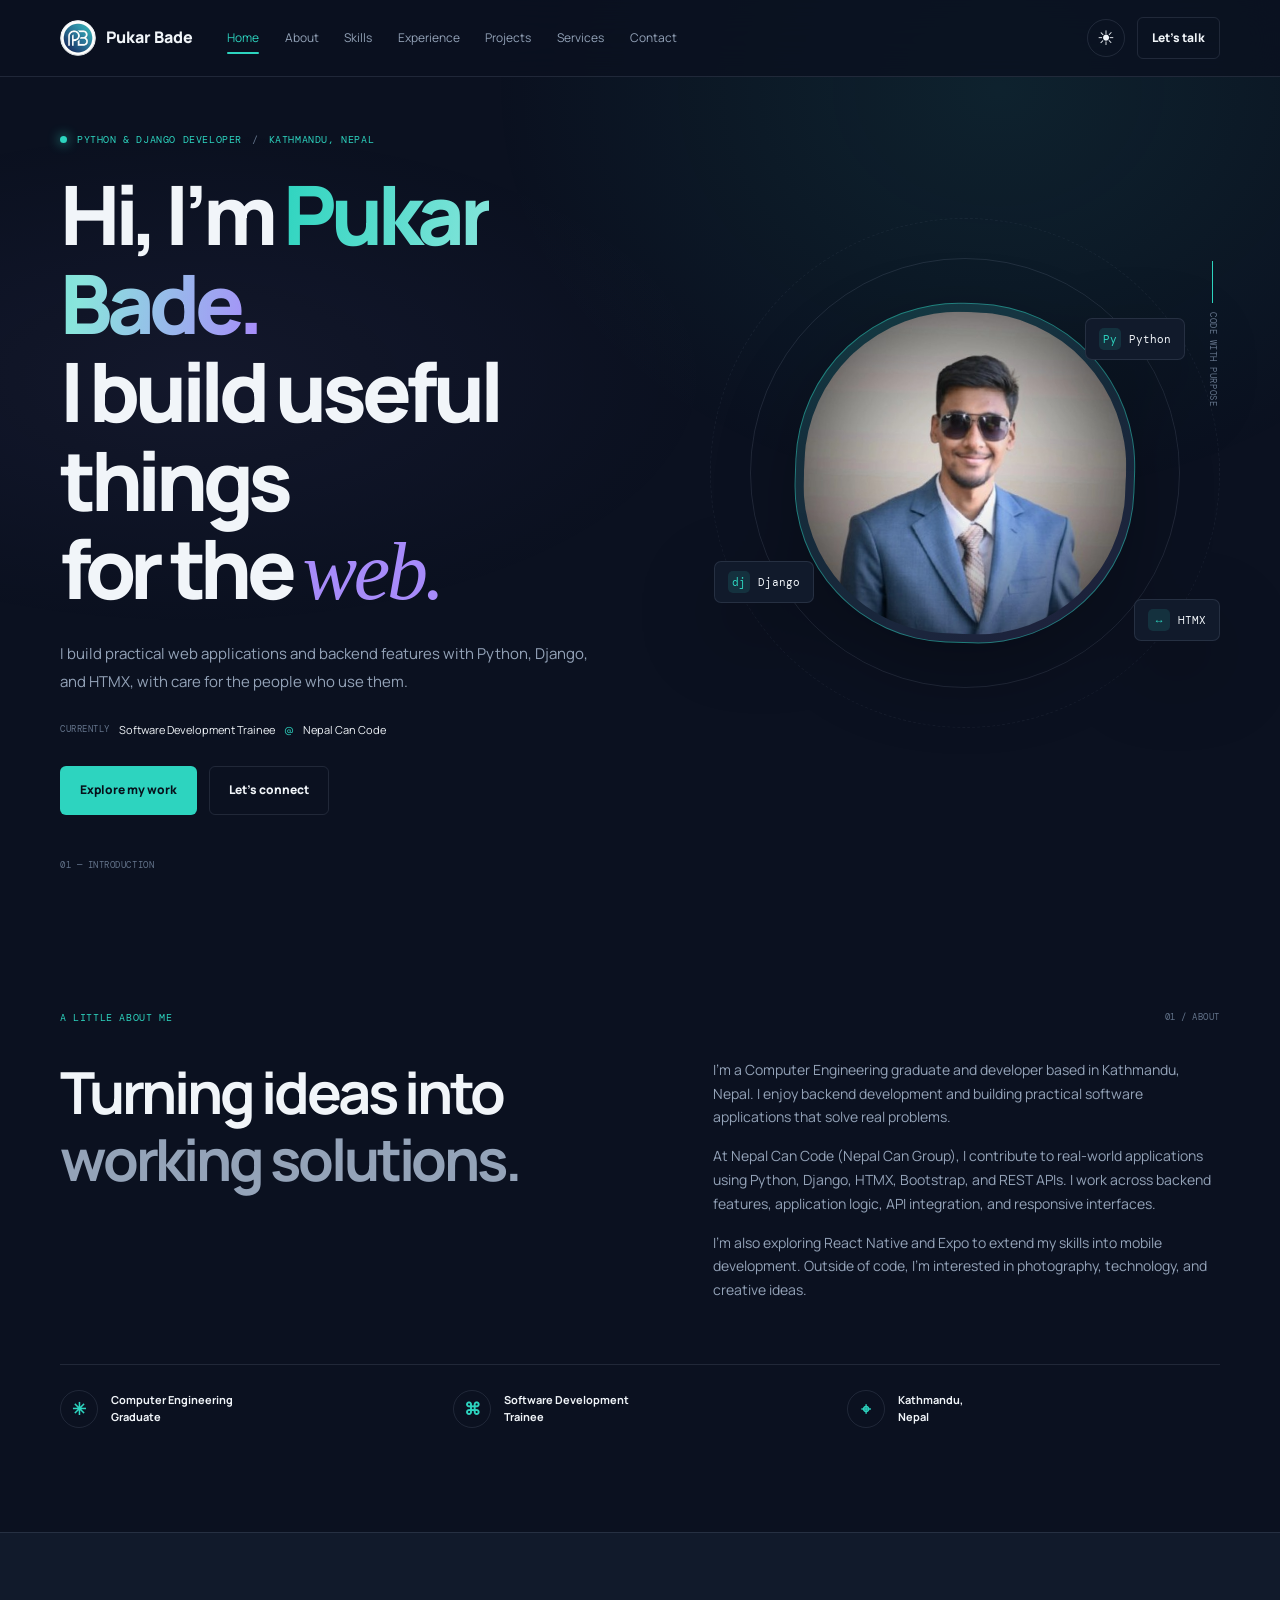
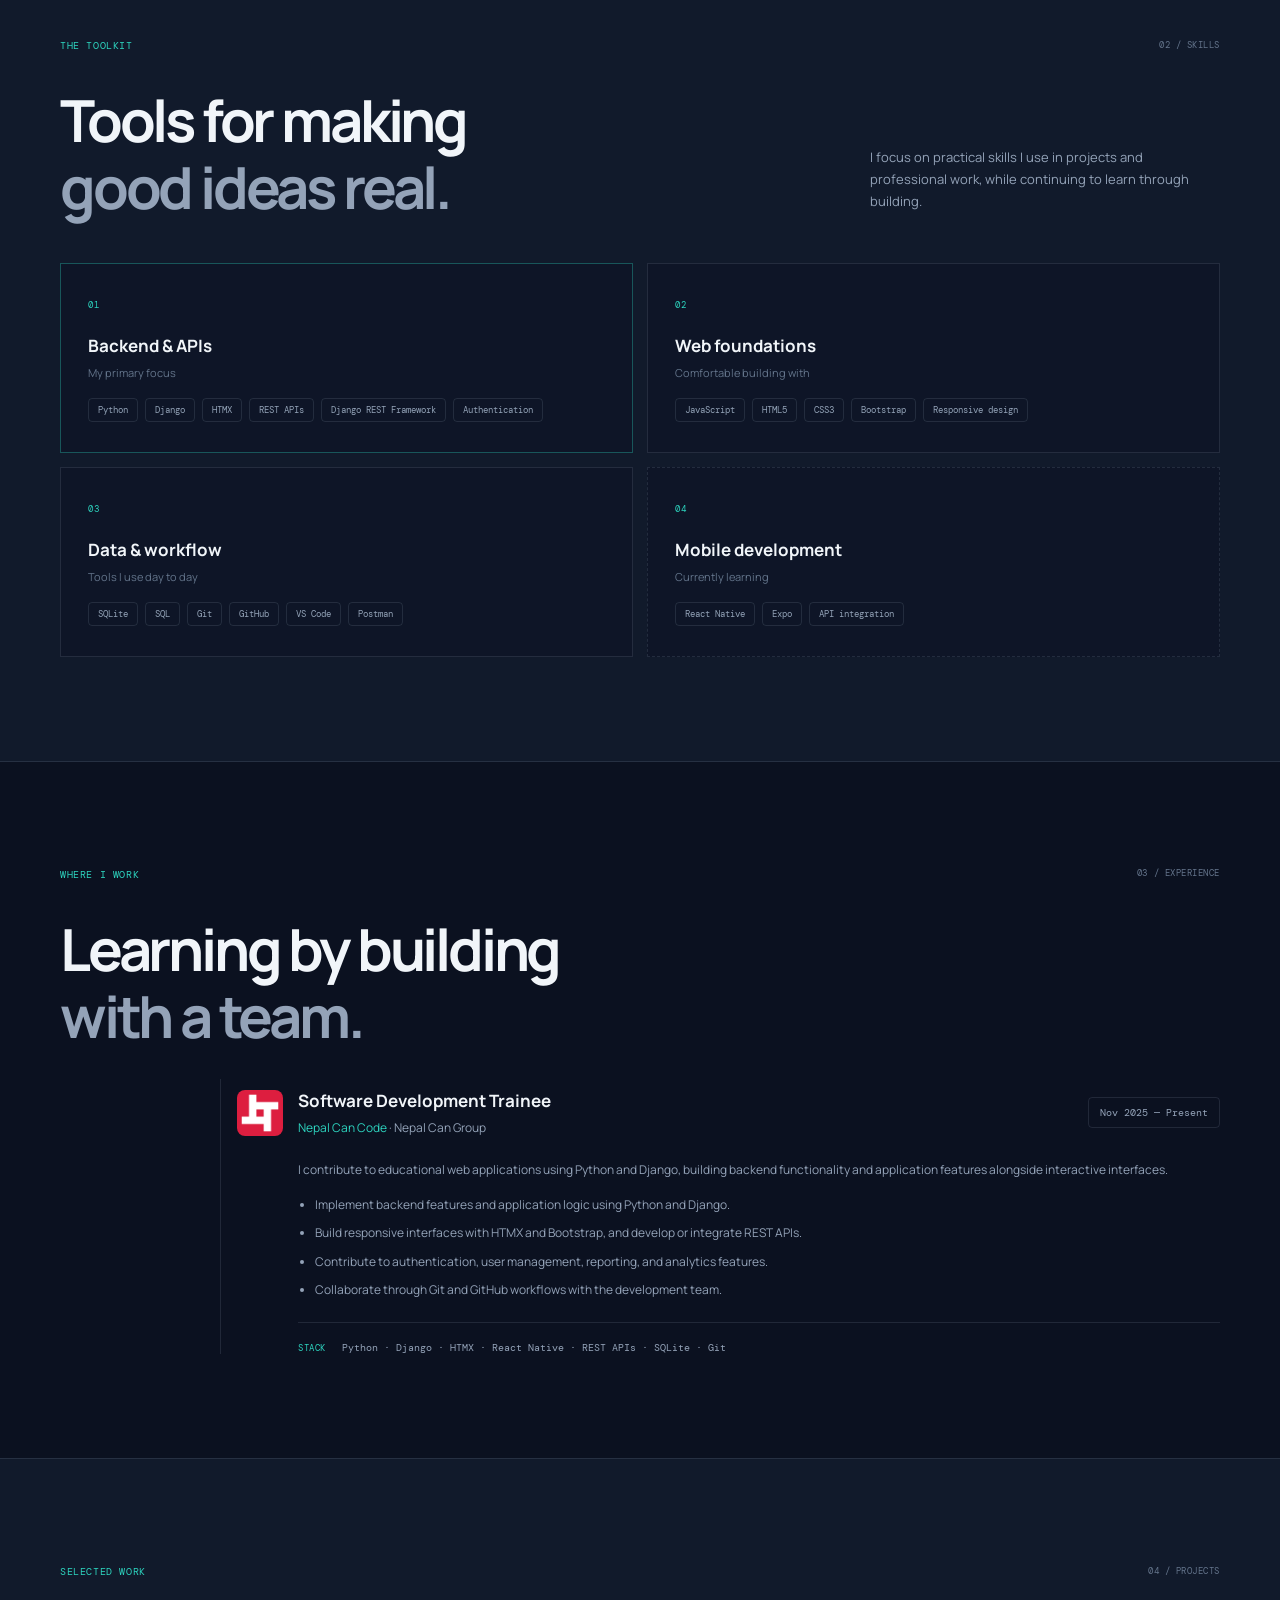
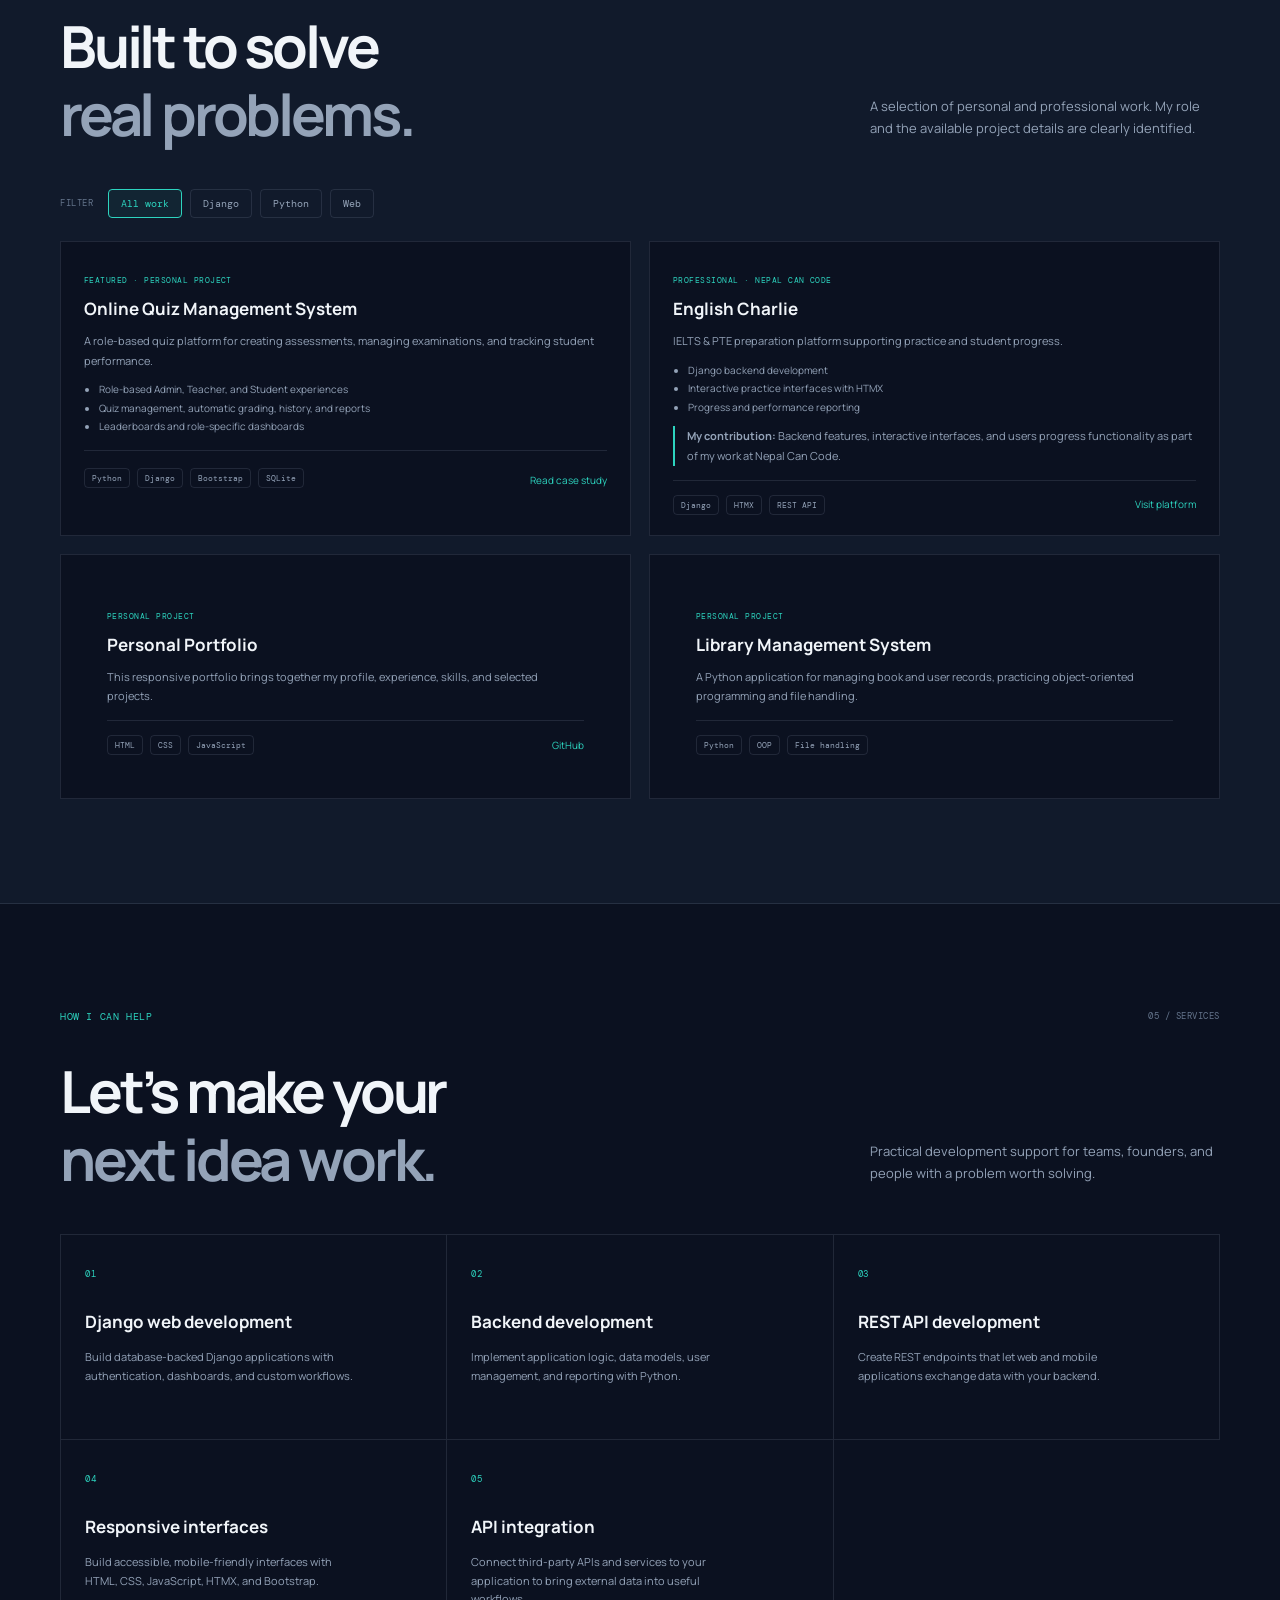
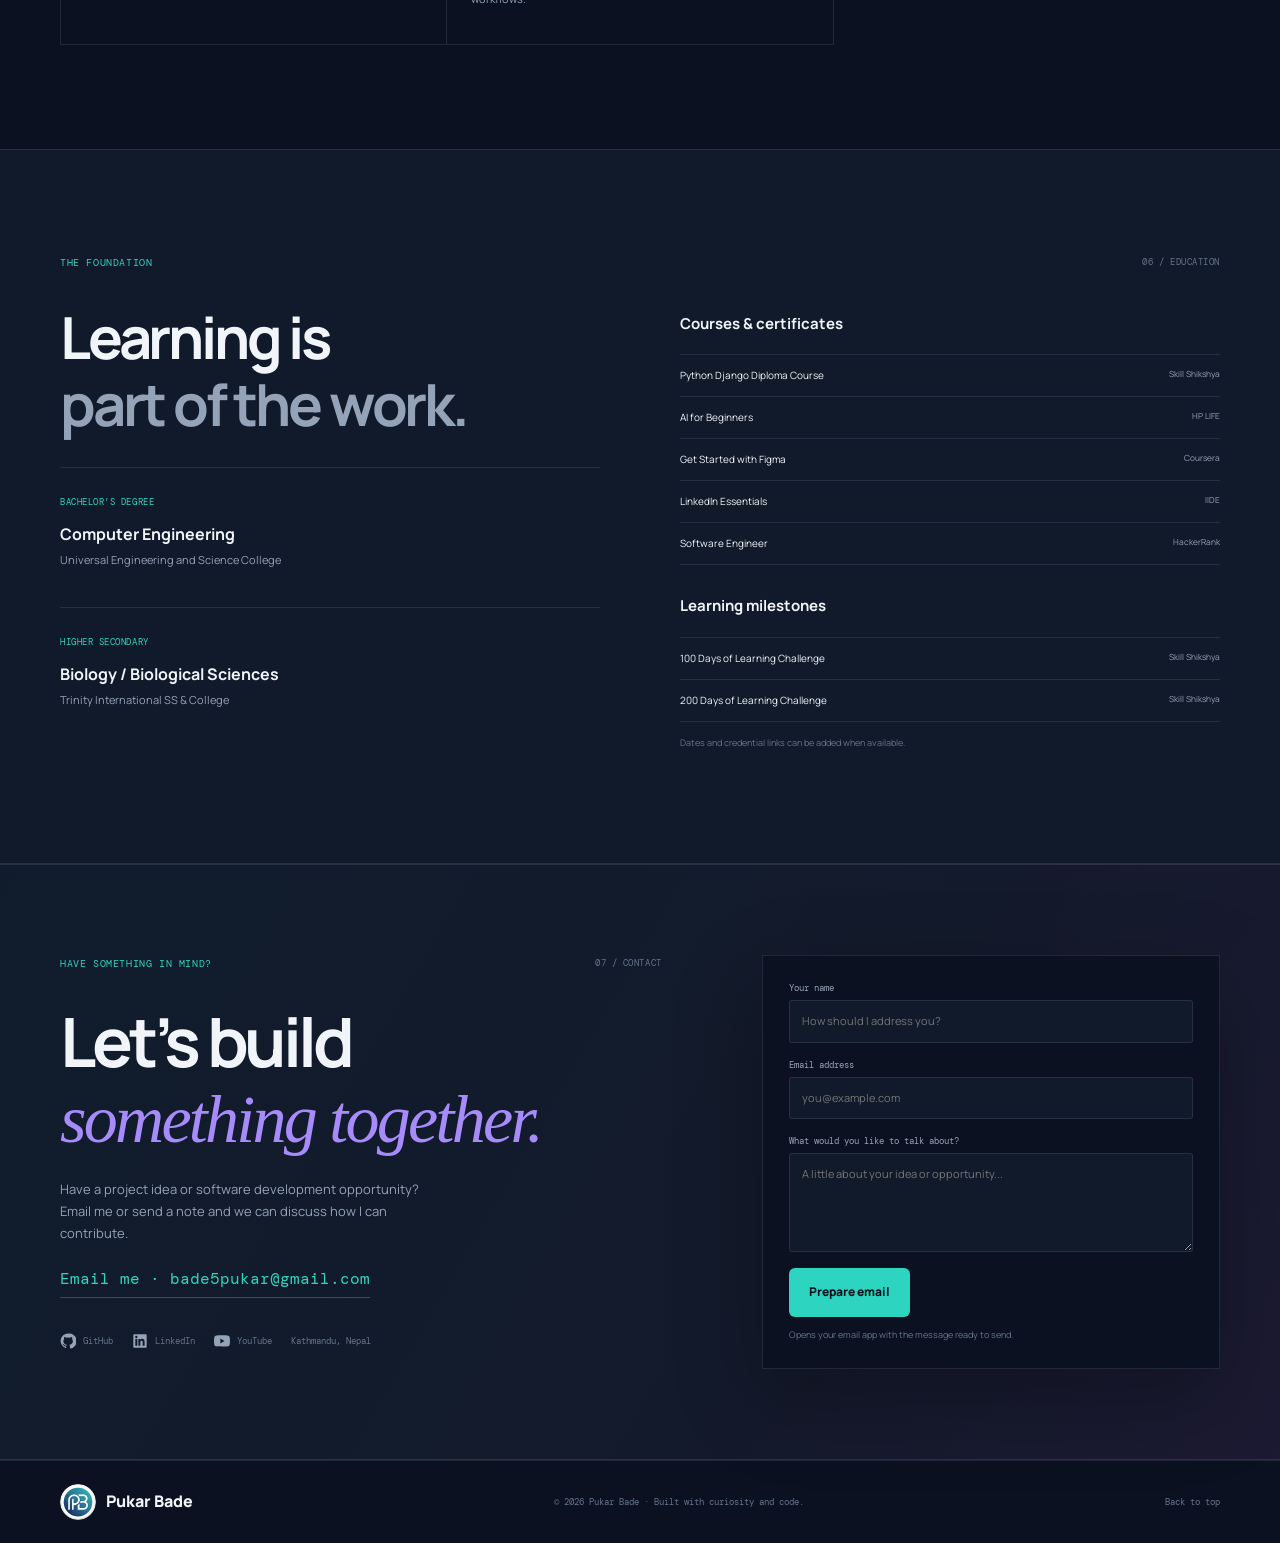
==== commit 94d14ccf: "fix: Revise service descriptions for clarity and improved presentation" ====
--- a/index.html
+++ b/index.html
@@ -57,7 +57,7 @@
         <article class="project-card compact-project" data-tech="python"><div class="project-content"><span class="project-kicker">PERSONAL PROJECT</span><h3>Library Management System</h3><p>A Python application for managing book and user records, practicing object-oriented programming and file handling.</p><div class="project-bottom"><div class="chip-row"><span>Python</span><span>OOP</span><span>File handling</span></div></div></div></article>
       </div></div></section>
     <section class="section wrap" id="services"><div class="section-top"><p class="eyebrow">How I can help</p><span class="section-number mono-label">05 / SERVICES</span></div><div class="section-heading-row"><h2 class="section-title">Let’s make your<br><span class="muted-title">next idea work.</span></h2><p class="section-intro">Practical development support for teams, founders, and people with a problem worth solving.</p></div><div class="services-grid">
-      <article><span class="service-num mono-label">01</span><h3>Django web development</h3><p>Database-driven web applications, dashboards, authentication, and custom business workflows.</p></article><article><span class="service-num mono-label">02</span><h3>Backend development</h3><p>Application logic, database functionality, and backend features built with Python and Django.</p></article><article><span class="service-num mono-label">03</span><h3>REST API development</h3><p>Build and integrate APIs that connect web applications, mobile apps, and external services.</p></article><article><span class="service-num mono-label">04</span><h3>Responsive interfaces</h3><p>Accessible, responsive interfaces using HTML, CSS, JavaScript, Bootstrap, and HTMX.</p></article><article><span class="service-num mono-label">05</span><h3>API integration</h3><p>Connect an application to external services and fit useful data into existing workflows.</p></article></div></section>
+      <article><span class="service-num mono-label">01</span><h3>Django web development</h3><p>Build database-backed Django applications with authentication, dashboards, and custom workflows.</p></article><article><span class="service-num mono-label">02</span><h3>Backend development</h3><p>Implement application logic, data models, user management, and reporting with Python.</p></article><article><span class="service-num mono-label">03</span><h3>REST API development</h3><p>Create REST endpoints that let web and mobile applications exchange data with your backend.</p></article><article><span class="service-num mono-label">04</span><h3>Responsive interfaces</h3><p>Build accessible, mobile-friendly interfaces with HTML, CSS, JavaScript, HTMX, and Bootstrap.</p></article><article><span class="service-num mono-label">05</span><h3>API integration</h3><p>Connect third-party APIs and services to your application to bring external data into useful workflows.</p></article></div></section>
     <section class="section section-soft" id="education"><div class="wrap"><div class="section-top"><p class="eyebrow">The foundation</p><span class="section-number mono-label">06 / EDUCATION</span></div><div class="education-grid"><div><h2 class="section-title">Learning is<br><span class="muted-title">part of the work.</span></h2><div class="education-item"><span class="mono-label">BACHELOR’S DEGREE</span><h3>Computer Engineering</h3><p>Universal Engineering and Science College</p></div><div class="education-item"><span class="mono-label">HIGHER SECONDARY</span><h3>Biology / Biological Sciences</h3><p>Trinity International SS &amp; College</p></div></div><div><h3 class="subsection-title">Courses &amp; certificates</h3><ul class="learning-list"><li><span>Python Django Diploma Course</span><small>Skill Shikshya</small></li><li><span>AI for Beginners</span><small>HP LIFE</small></li><li><span>Get Started with Figma</span><small>Coursera</small></li><li><span>LinkedIn Essentials</span><small>IIDE</small></li><li><span>Software Engineer</span><small>HackerRank</small></li></ul><h3 class="subsection-title learning-subheading">Learning milestones</h3><ul class="learning-list"><li><span>100 Days of Learning Challenge</span><small>Skill Shikshya</small></li><li><span>200 Days of Learning Challenge</span><small>Skill Shikshya</small></li></ul><p class="credentials-note">Dates and credential links can be added when available.</p></div></div></div></section>
     <section class="contact-section" id="contact"><div class="wrap contact-wrap"><div class="contact-copy"><div class="section-top"><p class="eyebrow">Have something in mind?</p><span class="section-number mono-label">07 / CONTACT</span></div><h2>Let’s build<br><span class="serif-accent">something together.</span></h2><p>Have a project idea or software development opportunity? Email me or send a note and we can discuss how I can contribute.</p><a class="contact-email" href="mailto:bade5pukar@gmail.com">Email me · bade5pukar@gmail.com</a><div class="contact-social"><a href="https://github.com/Pukarst" target="_blank" rel="noopener noreferrer" aria-label="GitHub"><svg viewBox="0 0 24 24" aria-hidden="true"><path d="M12 .9a11.1 11.1 0 0 0-3.51 21.63c.56.1.76-.24.76-.54v-2.1c-3.1.68-3.76-1.32-3.76-1.32-.5-1.29-1.24-1.63-1.24-1.63-1.02-.7.08-.69.08-.69 1.12.08 1.71 1.15 1.71 1.15 1 .1.76 2.2 3.42 1.55.1-.73.4-1.23.7-1.52-2.48-.28-5.09-1.24-5.09-5.52 0-1.22.44-2.22 1.15-3-.12-.28-.5-1.43.11-2.98 0 0 .94-.3 3.05 1.15a10.6 10.6 0 0 1 5.56 0c2.11-1.44 3.05-1.15 3.05-1.15.61 1.55.23 2.7.11 2.98.72.78 1.15 1.78 1.15 3 0 4.29-2.62 5.23-5.12 5.51.4.35.75 1.03.75 2.08v3.08c0 .3.2.65.77.54A11.1 11.1 0 0 0 12 .9Z"/></svg><span>GitHub</span></a><a href="https://www.linkedin.com/in/pukar-bade-b7b85b323/" target="_blank" rel="noopener noreferrer" aria-label="LinkedIn"><svg viewBox="0 0 24 24" aria-hidden="true"><path d="M20.45 2H3.55C2.69 2 2 2.68 2 3.52v16.96c0 .84.69 1.52 1.55 1.52h16.9c.86 0 1.55-.68 1.55-1.52V3.52c0-.84-.69-1.52-1.55-1.52ZM8 19H5V9h3v10ZM6.5 7.7a1.75 1.75 0 1 1 0-3.5 1.75 1.75 0 0 1 0 3.5ZM19 19h-3v-4.87c0-1.16-.02-2.65-1.62-2.65-1.62 0-1.87 1.26-1.87 2.57V19h-3V9h2.88v1.37h.04c.4-.76 1.38-1.56 2.84-1.56 3.04 0 3.61 2 3.61 4.6V19Z"/></svg><span>LinkedIn</span></a><a href="https://www.youtube.com/@pukar_bade9808" target="_blank" rel="noopener noreferrer" aria-label="YouTube"><svg viewBox="0 0 24 24" aria-hidden="true"><path d="M23.5 6.2a3 3 0 0 0-2.1-2.12C19.55 3.56 12 3.56 12 3.56s-7.55 0-9.4.52A3 3 0 0 0 .5 6.2 31.4 31.4 0 0 0 0 12a31.4 31.4 0 0 0 .5 5.8 3 3 0 0 0 2.1 2.12c1.85.52 9.4.52 9.4.52s7.55 0 9.4-.52a3 3 0 0 0 2.1-2.12A31.4 31.4 0 0 0 24 12a31.4 31.4 0 0 0-.5-5.8ZM9.55 15.6V8.4L15.8 12l-6.25 3.6Z"/></svg><span>YouTube</span></a><span>Kathmandu, Nepal</span></div></div><form class="contact-form" id="contact-form"><label for="name">Your name</label><input id="name" name="name" autocomplete="name" required placeholder="How should I address you?"><label for="email">Email address</label><input id="email" type="email" name="email" autocomplete="email" required placeholder="you@example.com"><label for="message">What would you like to talk about?</label><textarea id="message" name="message" rows="4" required placeholder="A little about your idea or opportunity..."></textarea><button class="button button-primary" type="submit">Prepare email</button><p class="form-note" id="form-note" aria-live="polite">Opens your email app with the message ready to send.</p></form></div></section>
   </main>
--- a/css/style.css
+++ b/css/style.css
@@ -19,6 +19,9 @@
 .nav-links{gap:clamp(12px,2vw,26px)}
 .nav-links a,.contact-social a{font-size:12px;text-decoration:none;color:var(--muted);transition:color .2s}
 .nav-links a:hover,.contact-social a:hover{color:var(--accent)}
+.nav-links a{position:relative;padding-block:8px}
+.nav-links a[aria-current="location"]{color:var(--accent)}
+.nav-links a[aria-current="location"]::after{content:"";position:absolute;right:0;bottom:2px;left:0;height:2px;border-radius:2px;background:var(--accent)}
 .nav-actions{gap:12px}
 .theme-toggle{width:38px;height:38px;background:transparent;color:var(--text);border:1px solid var(--border);border-radius:50%;cursor:pointer;font-size:20px}
 .button{display:inline-flex;align-items:center;justify-content:center;gap:16px;padding:13px 19px;border-radius:6px;border:1px solid transparent;text-decoration:none;font-size:12px;font-weight:800;transition:transform .2s,border .2s,background .2s}
@@ -82,7 +85,7 @@
 .skill-card p{font-size:11px;color:var(--faint);margin:0}
 .chip-row{display:flex;gap:7px;flex-wrap:wrap;margin-top:16px}
 .chip-row span{border:1px solid var(--border);padding:5px 9px;border-radius:4px;color:var(--muted);font:9px var(--mono)}
-.experience-card{max-width:870px;margin-left:auto;padding-left:16px;border-left:1px solid var(--border)}
+.experience-card{max-width:1000px;margin-left:auto;padding:8px 0 0 16px;border-left:1px solid var(--border)}
 .experience-meta{display:flex;align-items:center;gap:15px;position:relative}
 .experience-mark{width:46px;height:46px;display:grid;place-items:center;border-radius:8px;object-fit:cover;background:#e31837;flex:0 0 46px}
 .experience-meta h3{font-size:17px;margin:0}
@@ -252,7 +255,7 @@
 .loader-avatar,.loader-nav-line{display:none}
 .loader-title{height:30px}
 .loader-button{width:120px}
-.experience-card{padding-left:16px}
+.experience-card{padding:8px 0 0 16px}
 .experience-meta{display:grid;grid-template-columns:46px minmax(0,1fr);align-items:start;gap:12px}
 .experience-meta>div{min-width:0}
 .experience-meta h3{overflow-wrap:anywhere}
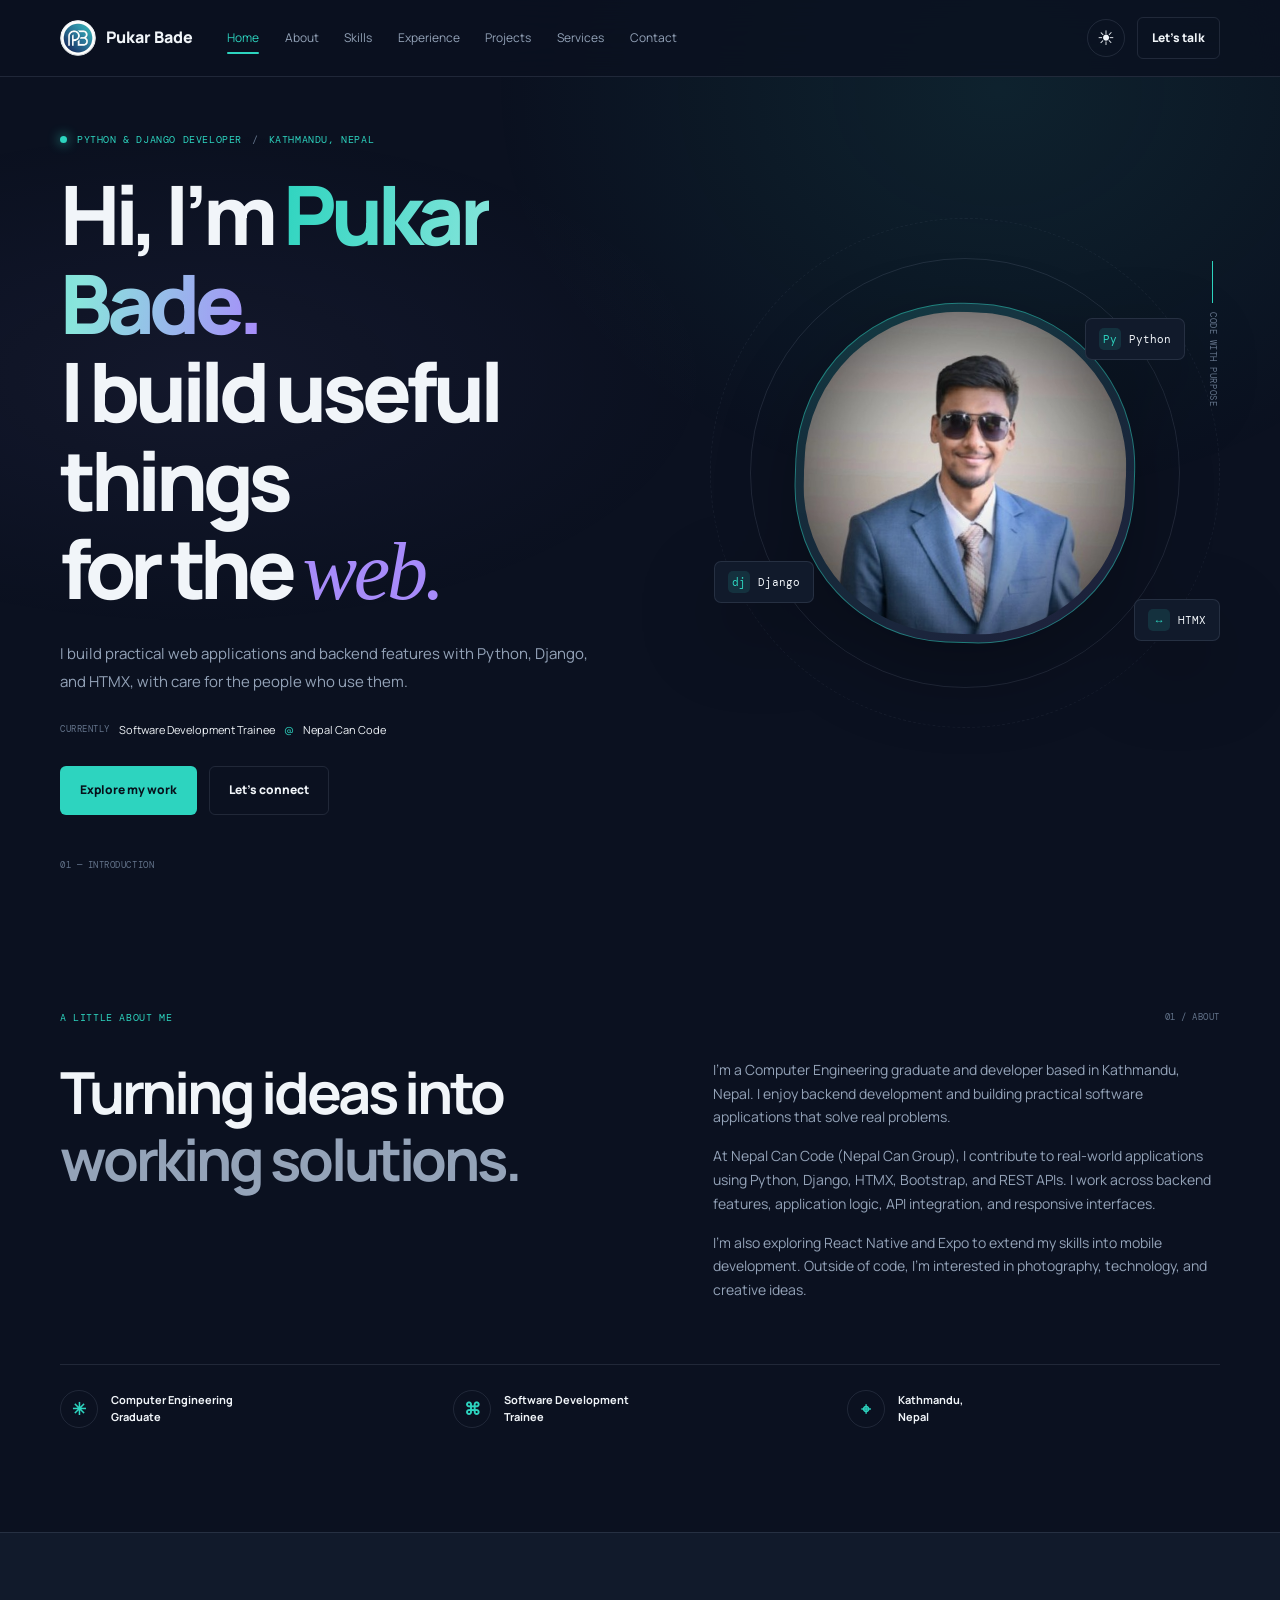
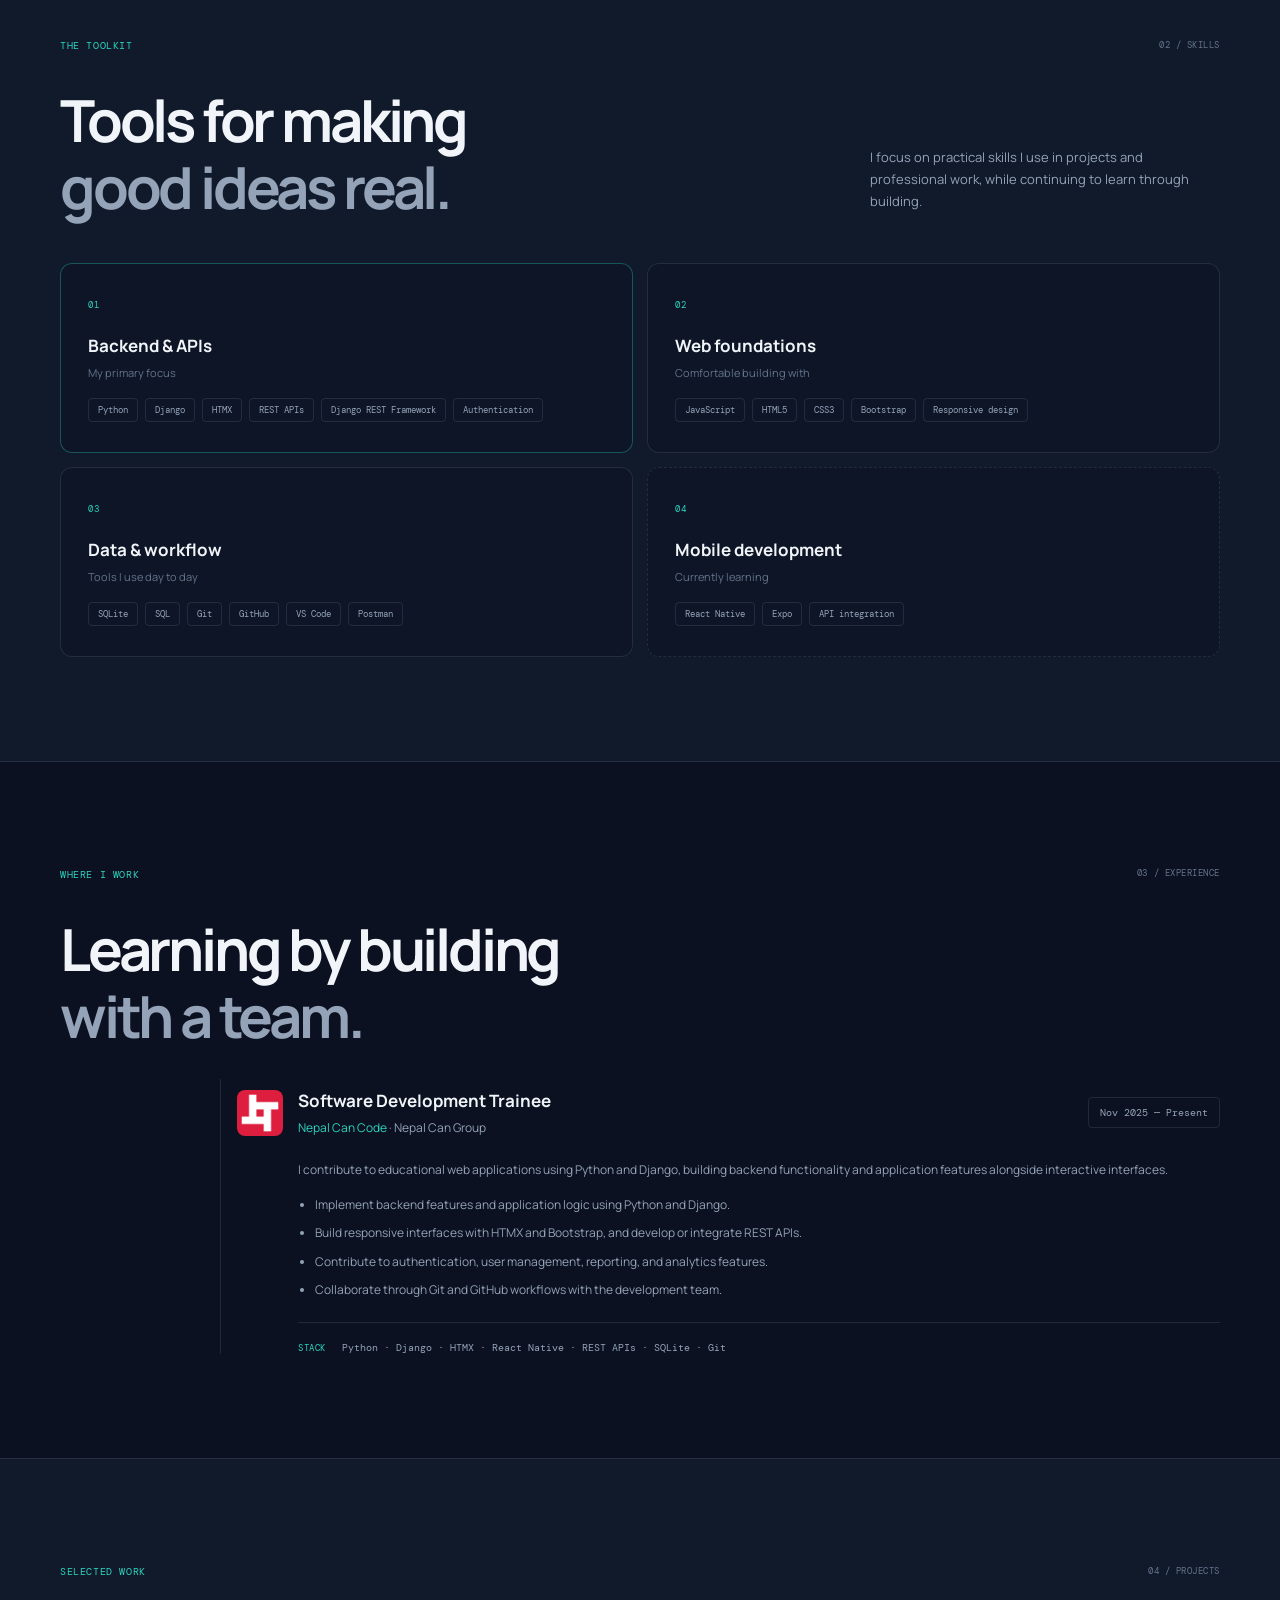
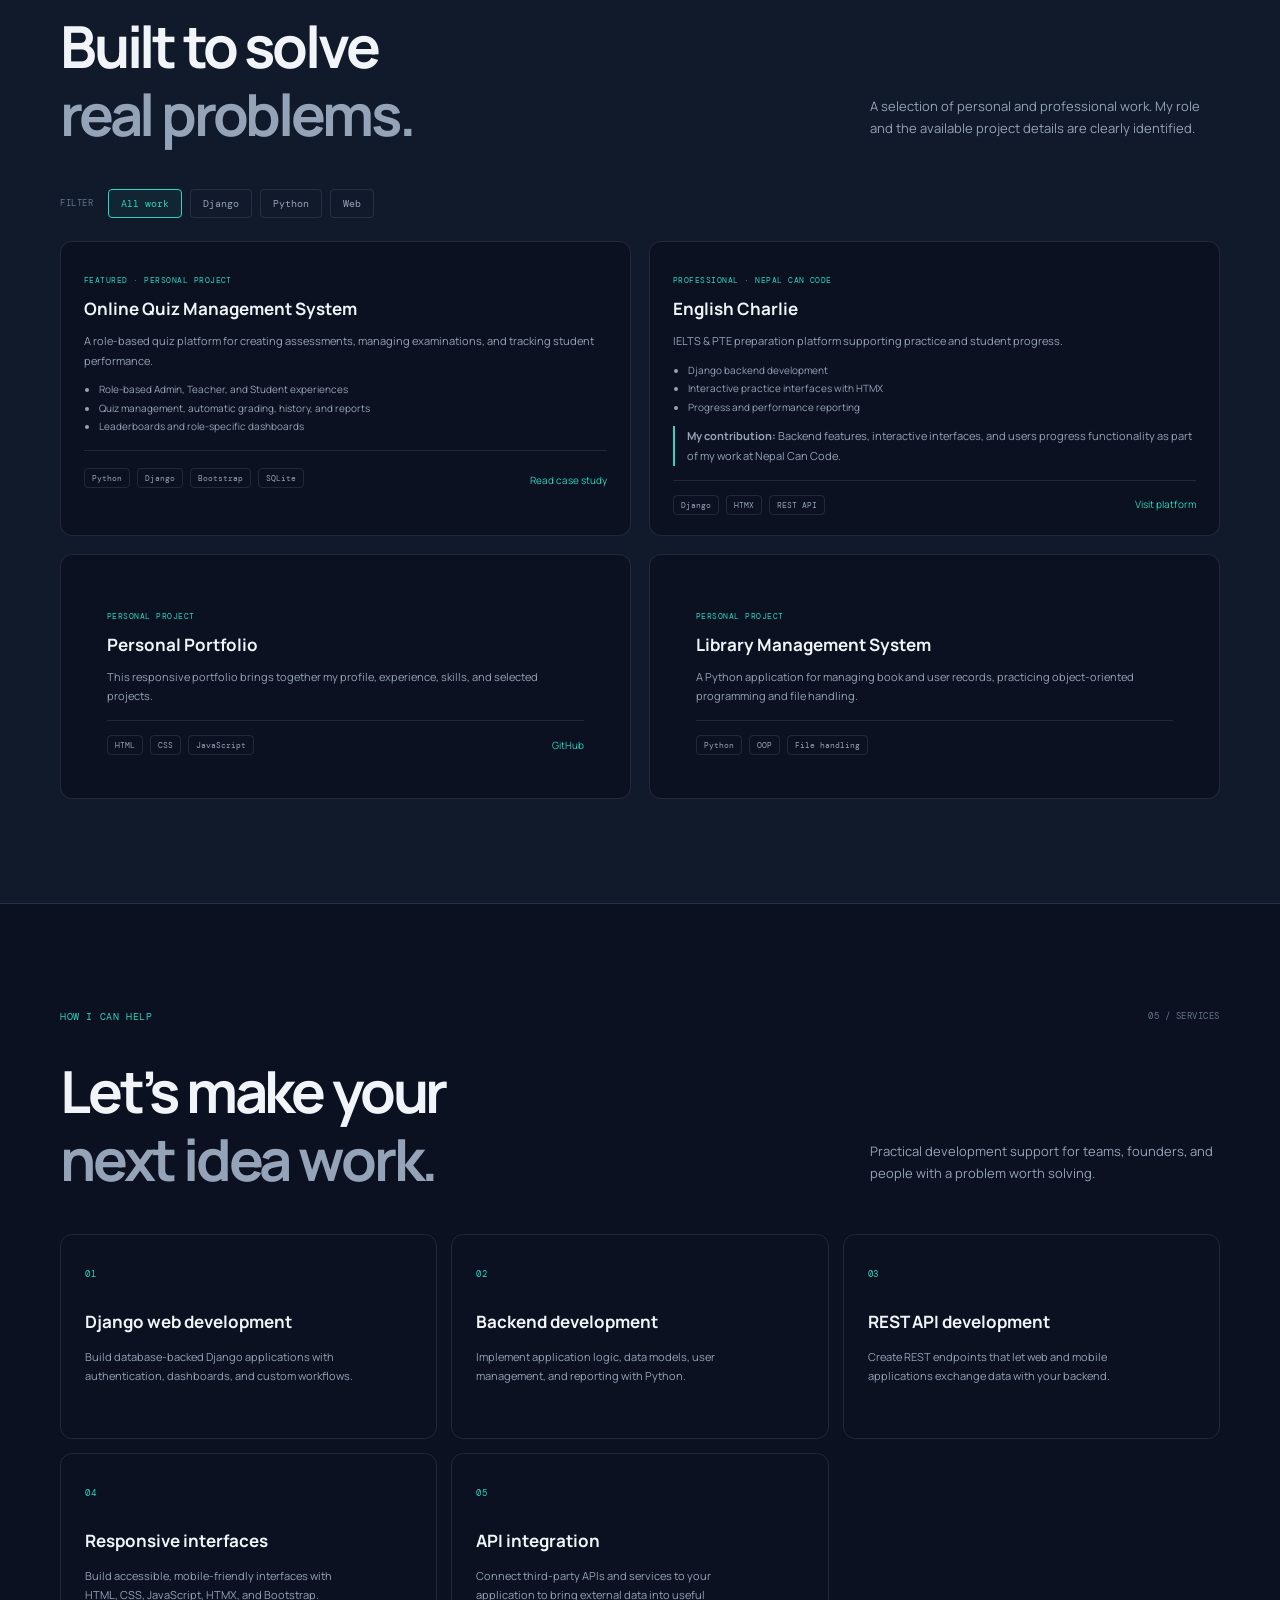
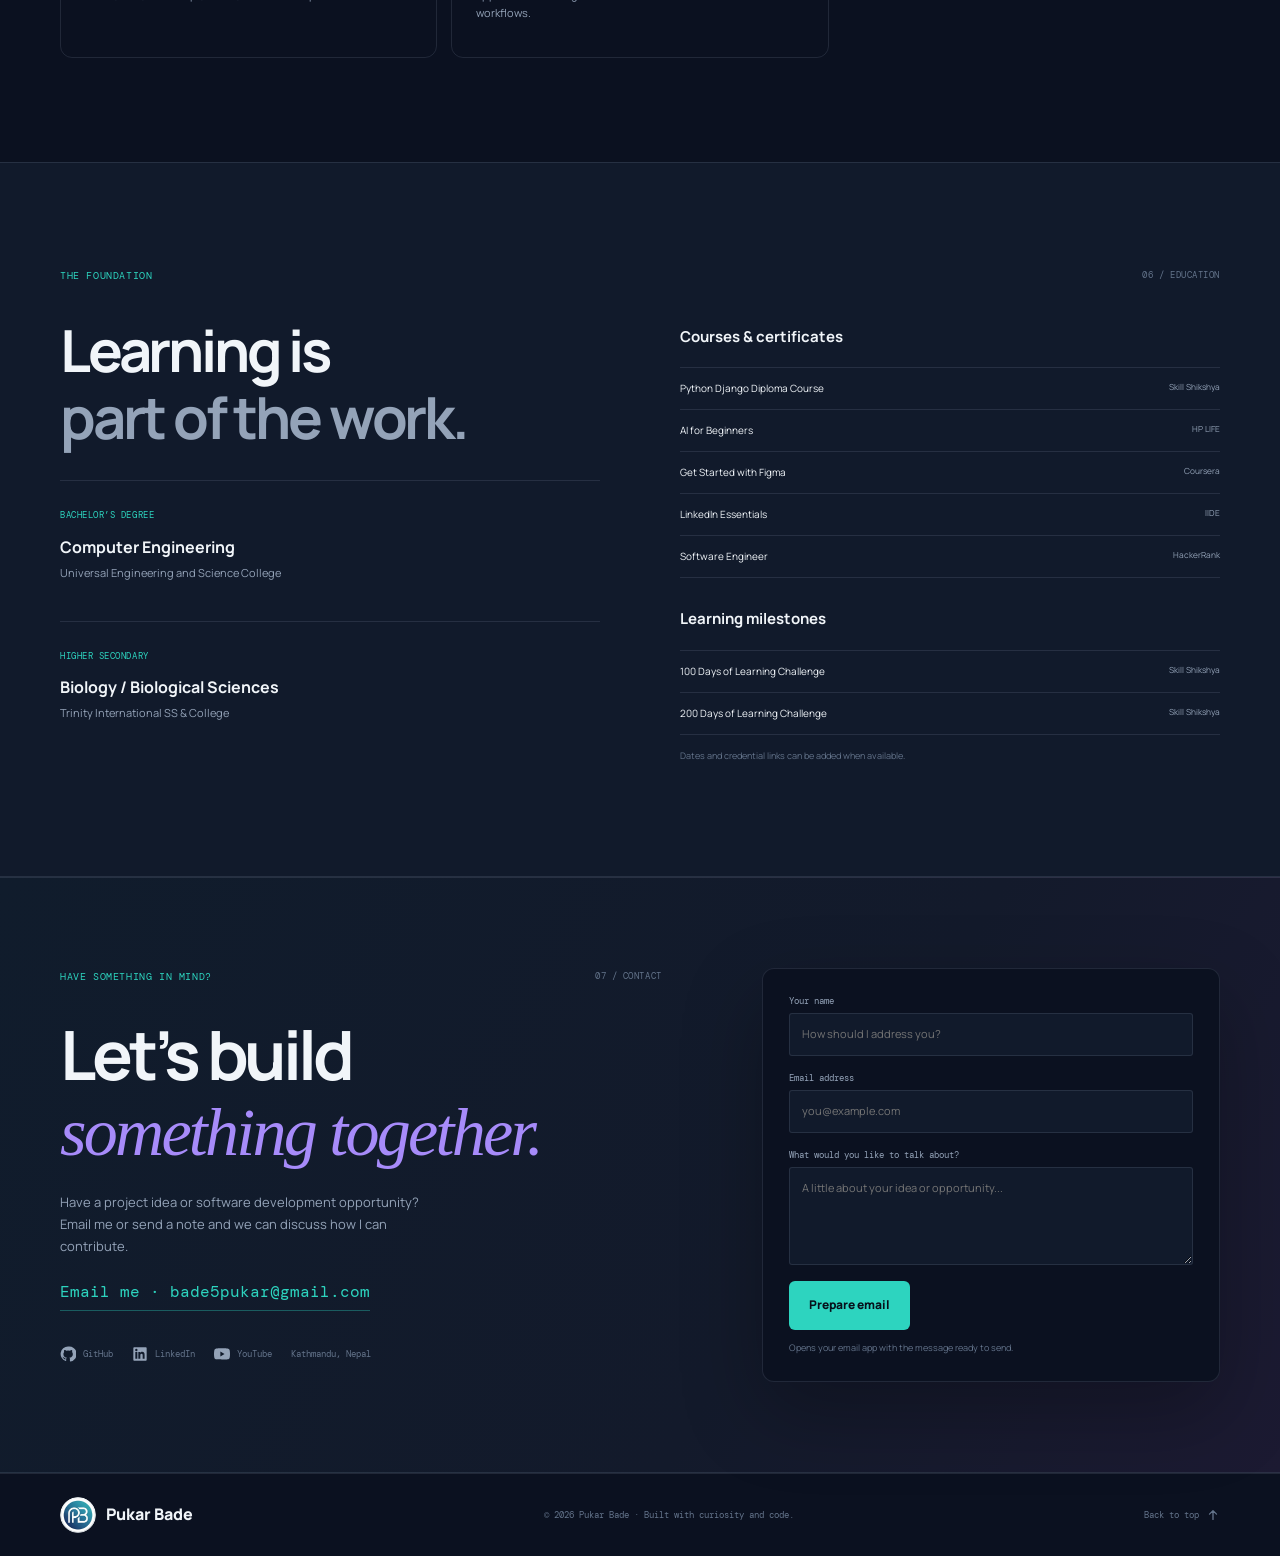
==== commit e752435a: "feat: Add back-to-top button with icon for improved navigation" ====
--- a/index.html
+++ b/index.html
@@ -61,6 +61,6 @@
     <section class="section section-soft" id="education"><div class="wrap"><div class="section-top"><p class="eyebrow">The foundation</p><span class="section-number mono-label">06 / EDUCATION</span></div><div class="education-grid"><div><h2 class="section-title">Learning is<br><span class="muted-title">part of the work.</span></h2><div class="education-item"><span class="mono-label">BACHELOR’S DEGREE</span><h3>Computer Engineering</h3><p>Universal Engineering and Science College</p></div><div class="education-item"><span class="mono-label">HIGHER SECONDARY</span><h3>Biology / Biological Sciences</h3><p>Trinity International SS &amp; College</p></div></div><div><h3 class="subsection-title">Courses &amp; certificates</h3><ul class="learning-list"><li><span>Python Django Diploma Course</span><small>Skill Shikshya</small></li><li><span>AI for Beginners</span><small>HP LIFE</small></li><li><span>Get Started with Figma</span><small>Coursera</small></li><li><span>LinkedIn Essentials</span><small>IIDE</small></li><li><span>Software Engineer</span><small>HackerRank</small></li></ul><h3 class="subsection-title learning-subheading">Learning milestones</h3><ul class="learning-list"><li><span>100 Days of Learning Challenge</span><small>Skill Shikshya</small></li><li><span>200 Days of Learning Challenge</span><small>Skill Shikshya</small></li></ul><p class="credentials-note">Dates and credential links can be added when available.</p></div></div></div></section>
     <section class="contact-section" id="contact"><div class="wrap contact-wrap"><div class="contact-copy"><div class="section-top"><p class="eyebrow">Have something in mind?</p><span class="section-number mono-label">07 / CONTACT</span></div><h2>Let’s build<br><span class="serif-accent">something together.</span></h2><p>Have a project idea or software development opportunity? Email me or send a note and we can discuss how I can contribute.</p><a class="contact-email" href="mailto:bade5pukar@gmail.com">Email me · bade5pukar@gmail.com</a><div class="contact-social"><a href="https://github.com/Pukarst" target="_blank" rel="noopener noreferrer" aria-label="GitHub"><svg viewBox="0 0 24 24" aria-hidden="true"><path d="M12 .9a11.1 11.1 0 0 0-3.51 21.63c.56.1.76-.24.76-.54v-2.1c-3.1.68-3.76-1.32-3.76-1.32-.5-1.29-1.24-1.63-1.24-1.63-1.02-.7.08-.69.08-.69 1.12.08 1.71 1.15 1.71 1.15 1 .1.76 2.2 3.42 1.55.1-.73.4-1.23.7-1.52-2.48-.28-5.09-1.24-5.09-5.52 0-1.22.44-2.22 1.15-3-.12-.28-.5-1.43.11-2.98 0 0 .94-.3 3.05 1.15a10.6 10.6 0 0 1 5.56 0c2.11-1.44 3.05-1.15 3.05-1.15.61 1.55.23 2.7.11 2.98.72.78 1.15 1.78 1.15 3 0 4.29-2.62 5.23-5.12 5.51.4.35.75 1.03.75 2.08v3.08c0 .3.2.65.77.54A11.1 11.1 0 0 0 12 .9Z"/></svg><span>GitHub</span></a><a href="https://www.linkedin.com/in/pukar-bade-b7b85b323/" target="_blank" rel="noopener noreferrer" aria-label="LinkedIn"><svg viewBox="0 0 24 24" aria-hidden="true"><path d="M20.45 2H3.55C2.69 2 2 2.68 2 3.52v16.96c0 .84.69 1.52 1.55 1.52h16.9c.86 0 1.55-.68 1.55-1.52V3.52c0-.84-.69-1.52-1.55-1.52ZM8 19H5V9h3v10ZM6.5 7.7a1.75 1.75 0 1 1 0-3.5 1.75 1.75 0 0 1 0 3.5ZM19 19h-3v-4.87c0-1.16-.02-2.65-1.62-2.65-1.62 0-1.87 1.26-1.87 2.57V19h-3V9h2.88v1.37h.04c.4-.76 1.38-1.56 2.84-1.56 3.04 0 3.61 2 3.61 4.6V19Z"/></svg><span>LinkedIn</span></a><a href="https://www.youtube.com/@pukar_bade9808" target="_blank" rel="noopener noreferrer" aria-label="YouTube"><svg viewBox="0 0 24 24" aria-hidden="true"><path d="M23.5 6.2a3 3 0 0 0-2.1-2.12C19.55 3.56 12 3.56 12 3.56s-7.55 0-9.4.52A3 3 0 0 0 .5 6.2 31.4 31.4 0 0 0 0 12a31.4 31.4 0 0 0 .5 5.8 3 3 0 0 0 2.1 2.12c1.85.52 9.4.52 9.4.52s7.55 0 9.4-.52a3 3 0 0 0 2.1-2.12A31.4 31.4 0 0 0 24 12a31.4 31.4 0 0 0-.5-5.8ZM9.55 15.6V8.4L15.8 12l-6.25 3.6Z"/></svg><span>YouTube</span></a><span>Kathmandu, Nepal</span></div></div><form class="contact-form" id="contact-form"><label for="name">Your name</label><input id="name" name="name" autocomplete="name" required placeholder="How should I address you?"><label for="email">Email address</label><input id="email" type="email" name="email" autocomplete="email" required placeholder="you@example.com"><label for="message">What would you like to talk about?</label><textarea id="message" name="message" rows="4" required placeholder="A little about your idea or opportunity..."></textarea><button class="button button-primary" type="submit">Prepare email</button><p class="form-note" id="form-note" aria-live="polite">Opens your email app with the message ready to send.</p></form></div></section>
   </main>
-  <footer class="footer"><div class="wrap footer-inner"><a class="brand" href="#home"><img class="brand-mark" src="assets/images/pukar-bade-mark.png" alt=""><span>Pukar Bade</span></a><span>© <span id="year">2026</span> Pukar Bade · Built with curiosity and code.</span><a href="#home">Back to top</a></div></footer>
+  <footer class="footer"><div class="wrap footer-inner"><a class="brand" href="#home"><img class="brand-mark" src="assets/images/pukar-bade-mark.png" alt=""><span>Pukar Bade</span></a><span>© <span id="year">2026</span> Pukar Bade · Built with curiosity and code.</span><a class="back-to-top" href="#home">Back to top<svg viewBox="0 0 16 16" aria-hidden="true"><path d="M8 13V3M4 7l4-4 4 4"/></svg></a></div></footer>
   <script src="js/main.js" defer></script>
 </body></html>
--- a/css/style.css
+++ b/css/style.css
@@ -77,7 +77,7 @@
 .section-heading-row .section-title{margin:0}
 .section-intro{max-width:350px;color:var(--muted);font-size:13px;margin:0 0 8px}
 .skill-groups{display:grid;grid-template-columns:repeat(2,1fr);gap:14px}
-.skill-card{position:relative;border:1px solid var(--border);padding:25px 27px;background:color-mix(in srgb,var(--bg) 35%,transparent);min-height:190px}
+.skill-card{position:relative;border:1px solid var(--border);border-radius:12px;padding:25px 27px;background:color-mix(in srgb,var(--bg) 35%,transparent);min-height:190px}
 .skill-primary{border-color:rgba(45,212,191,.34)}
 .skill-learning{border-style:dashed}
 .skill-index{color:var(--accent)}
@@ -103,7 +103,7 @@
 .filter-button{background:transparent;border:1px solid var(--border);border-radius:4px;padding:7px 12px;color:var(--muted);font:10px var(--mono);cursor:pointer}
 .filter-button:hover,.filter-button.active{border-color:var(--accent);color:var(--accent);background:rgba(45,212,191,.06)}
 .project-grid{display:grid;grid-template-columns:repeat(2,minmax(0,1fr));gap:18px}
-.project-card{overflow:hidden;border:1px solid var(--border);background:var(--bg);transition:transform .2s,border .2s}
+.project-card{overflow:hidden;border:1px solid var(--border);border-radius:12px;background:var(--bg);transition:transform .2s,border .2s}
 .project-card:hover{transform:translateY(-4px);border-color:rgba(45,212,191,.45)}
 .project-card[hidden]{display:none}
 .project-content{padding:22px 23px 20px}
@@ -119,8 +119,8 @@
 .project-note{font:8px var(--mono);color:var(--faint)}
 .compact-project{min-height:235px;padding:23px}
 .compact-project .project-content>p{max-width:440px}
-.services-grid{display:grid;grid-template-columns:repeat(3,1fr);border-top:1px solid var(--border);border-left:1px solid var(--border)}
-.services-grid article{position:relative;min-height:205px;padding:23px 24px;border-right:1px solid var(--border);border-bottom:1px solid var(--border)}
+.services-grid{display:grid;grid-template-columns:repeat(3,1fr);gap:14px}
+.services-grid article{position:relative;min-height:205px;padding:23px 24px;border:1px solid var(--border);border-radius:12px}
 .service-num{color:var(--accent)}
 .services-grid h3{margin-top:23px}
 .services-grid p{max-width:275px;font-size:11px;color:var(--muted)}
@@ -147,7 +147,7 @@
 .contact-social a{display:inline-flex;align-items:center;gap:7px}
 .contact-social svg{display:block;width:16px;height:16px;fill:currentColor}
 .contact-social span{font:9px var(--mono);color:var(--faint)}
-.contact-form{display:flex;flex-direction:column;padding:26px;background:var(--bg);border:1px solid var(--border);box-shadow:var(--shadow)}
+.contact-form{display:flex;flex-direction:column;padding:26px;background:var(--bg);border:1px solid var(--border);border-radius:12px;box-shadow:var(--shadow)}
 .contact-form label{font:9px var(--mono);color:var(--muted);margin:0 0 6px}
 .contact-form input,.contact-form textarea{width:100%;color:var(--text);background:var(--surface);border:1px solid var(--border);padding:11px 12px;border-radius:3px;outline:none;font-size:11px;margin-bottom:16px}
 .contact-form input:focus,.contact-form textarea:focus{border-color:var(--accent)}
@@ -158,6 +158,8 @@
 .footer-inner{display:flex;justify-content:space-between;align-items:center;gap:20px}
 .footer-inner>span,.footer-inner>a:last-child{font:9px var(--mono);color:var(--faint);text-decoration:none}
 .footer-inner>a:last-child:hover{color:var(--accent)}
+.back-to-top{display:inline-flex;align-items:center;gap:7px}
+.back-to-top svg{width:14px;height:14px;fill:none;stroke:currentColor;stroke-width:1.5;stroke-linecap:round;stroke-linejoin:round}
 @media(max-width:900px){.nav{gap:15px}
 .nav-panel{gap:15px}
 .nav-links{gap:12px}
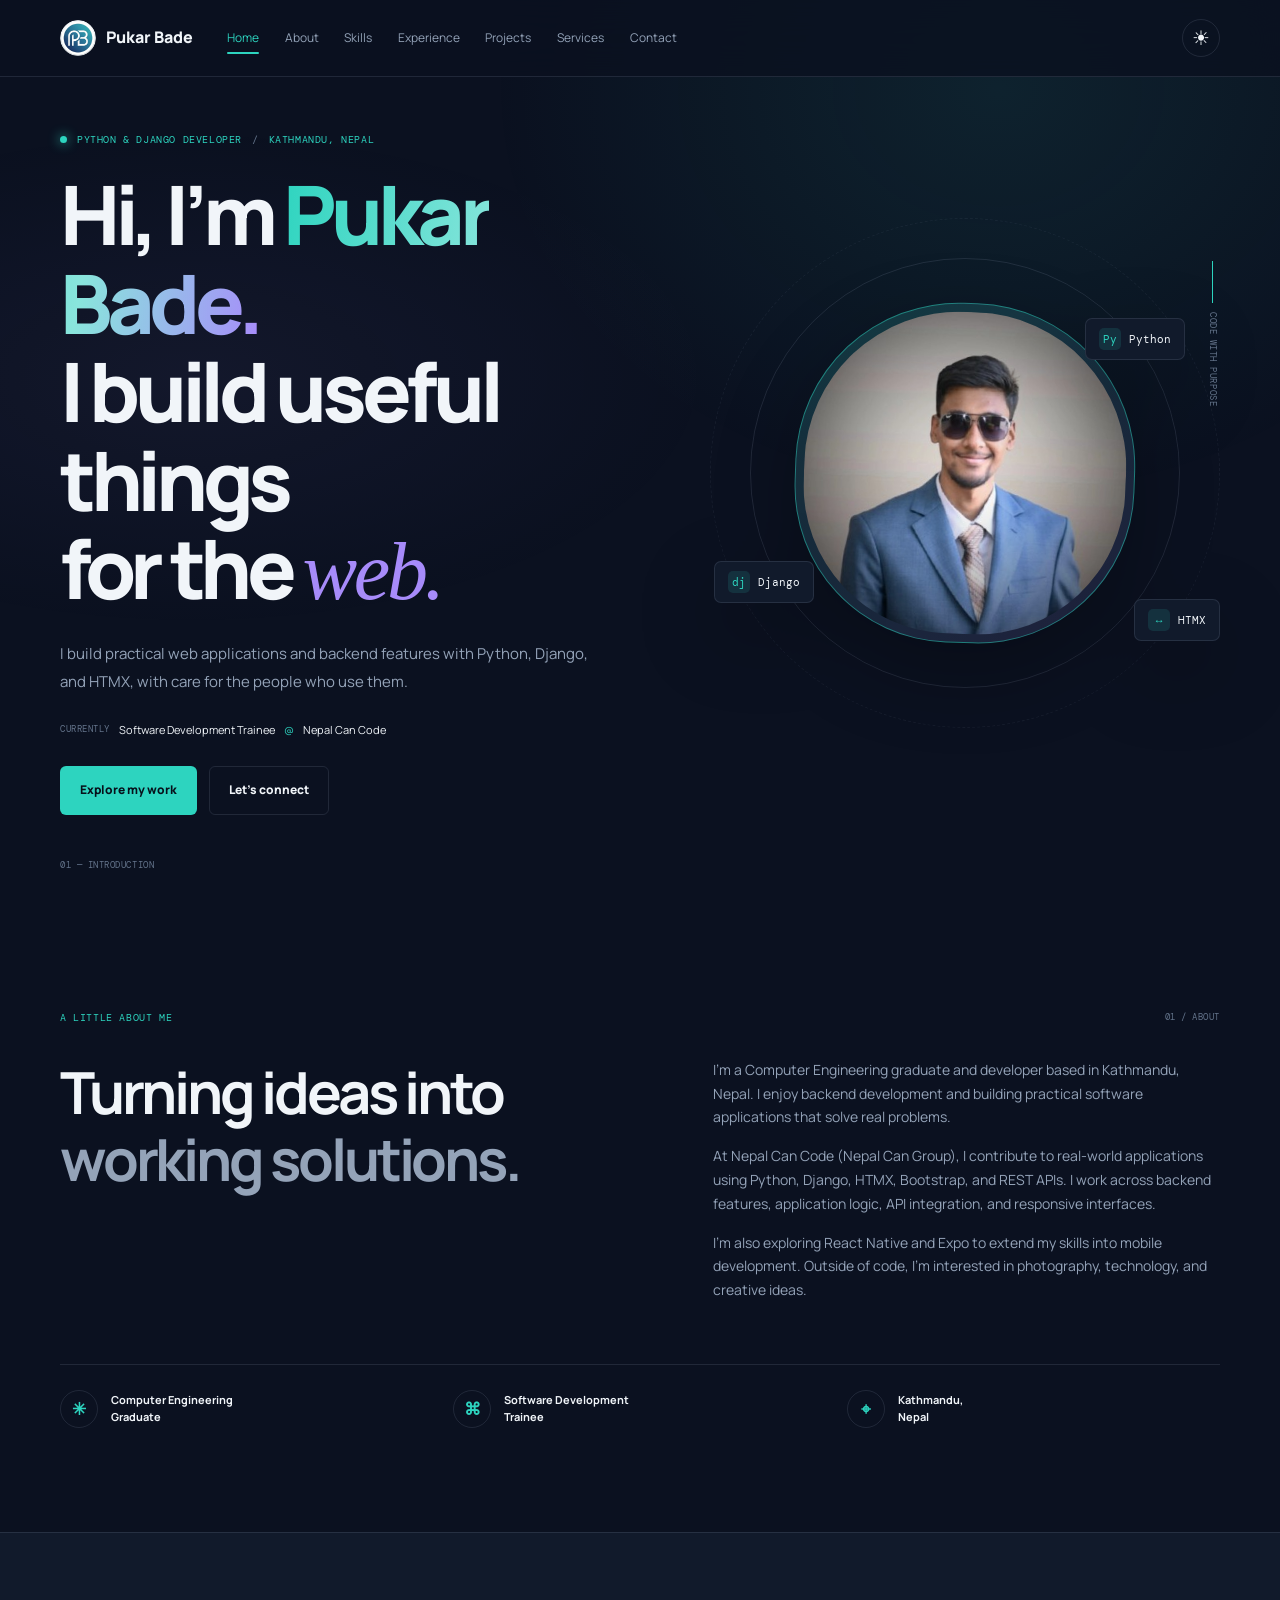
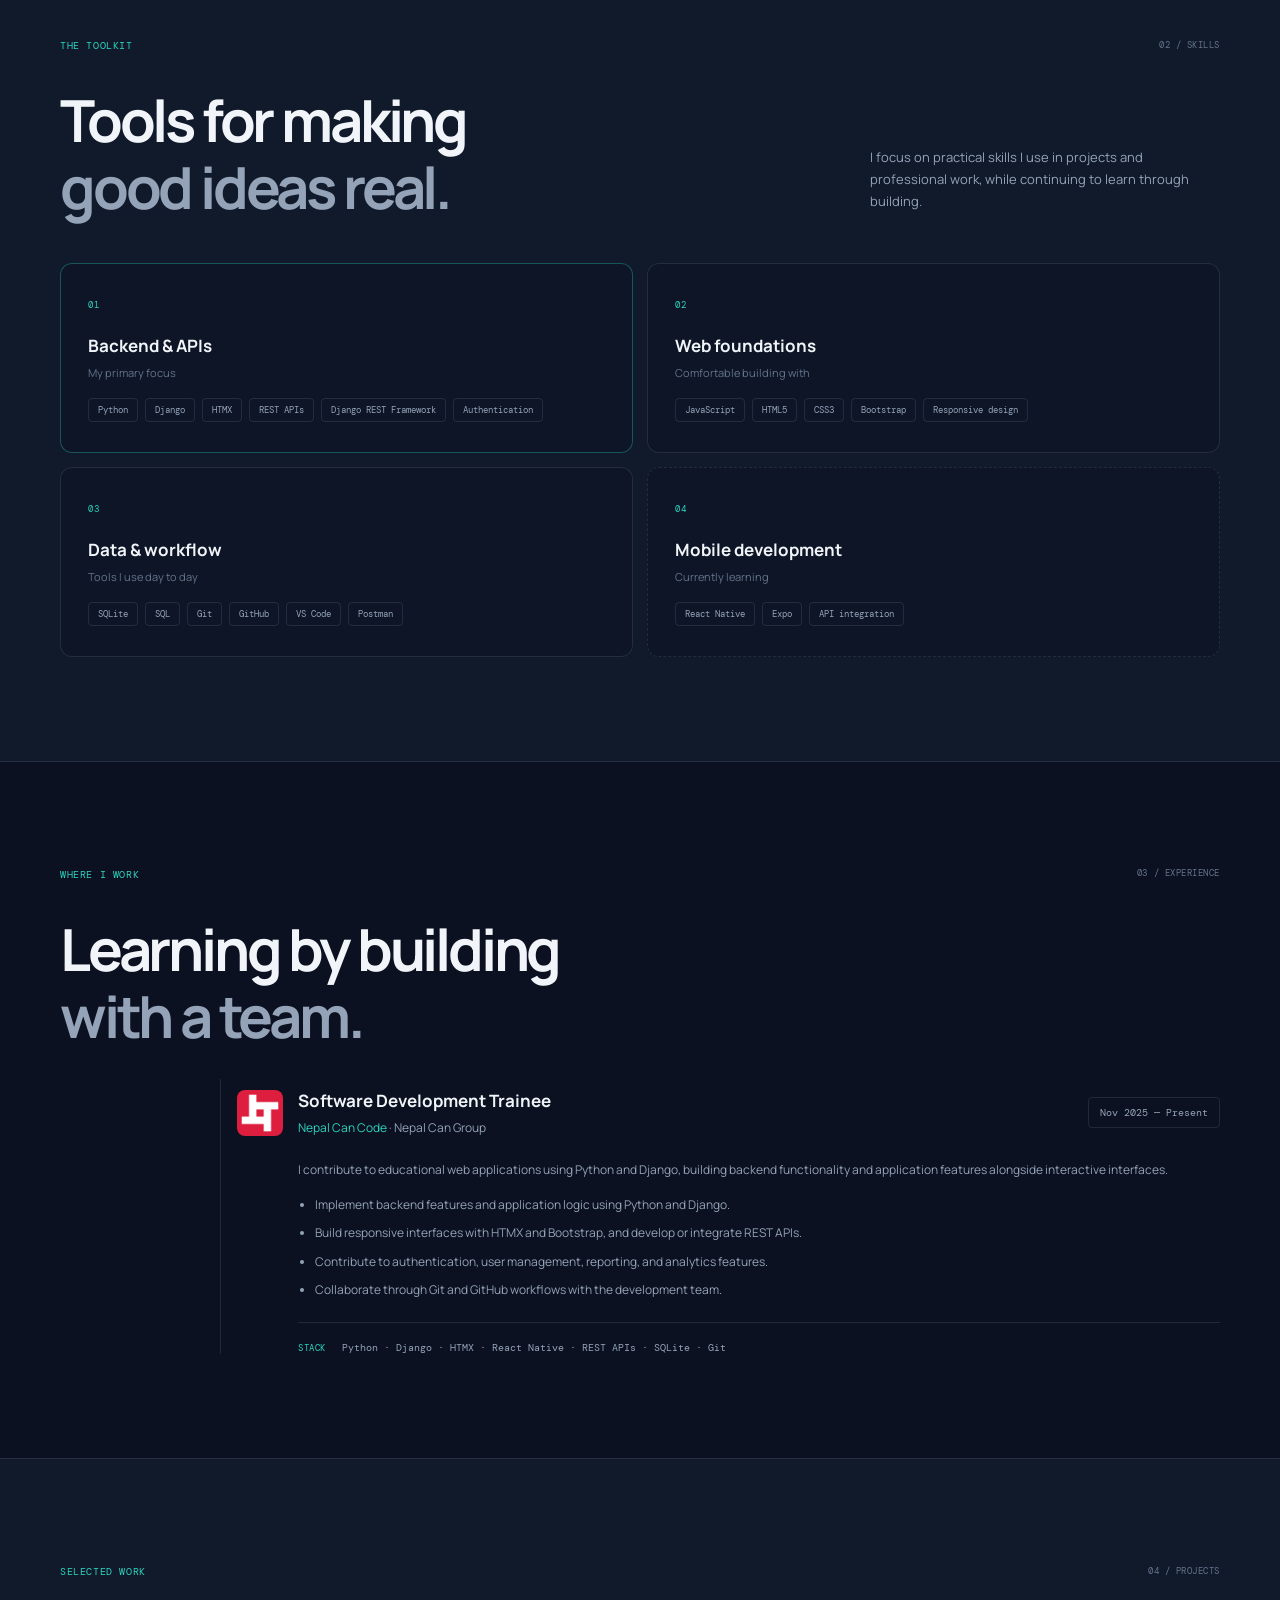
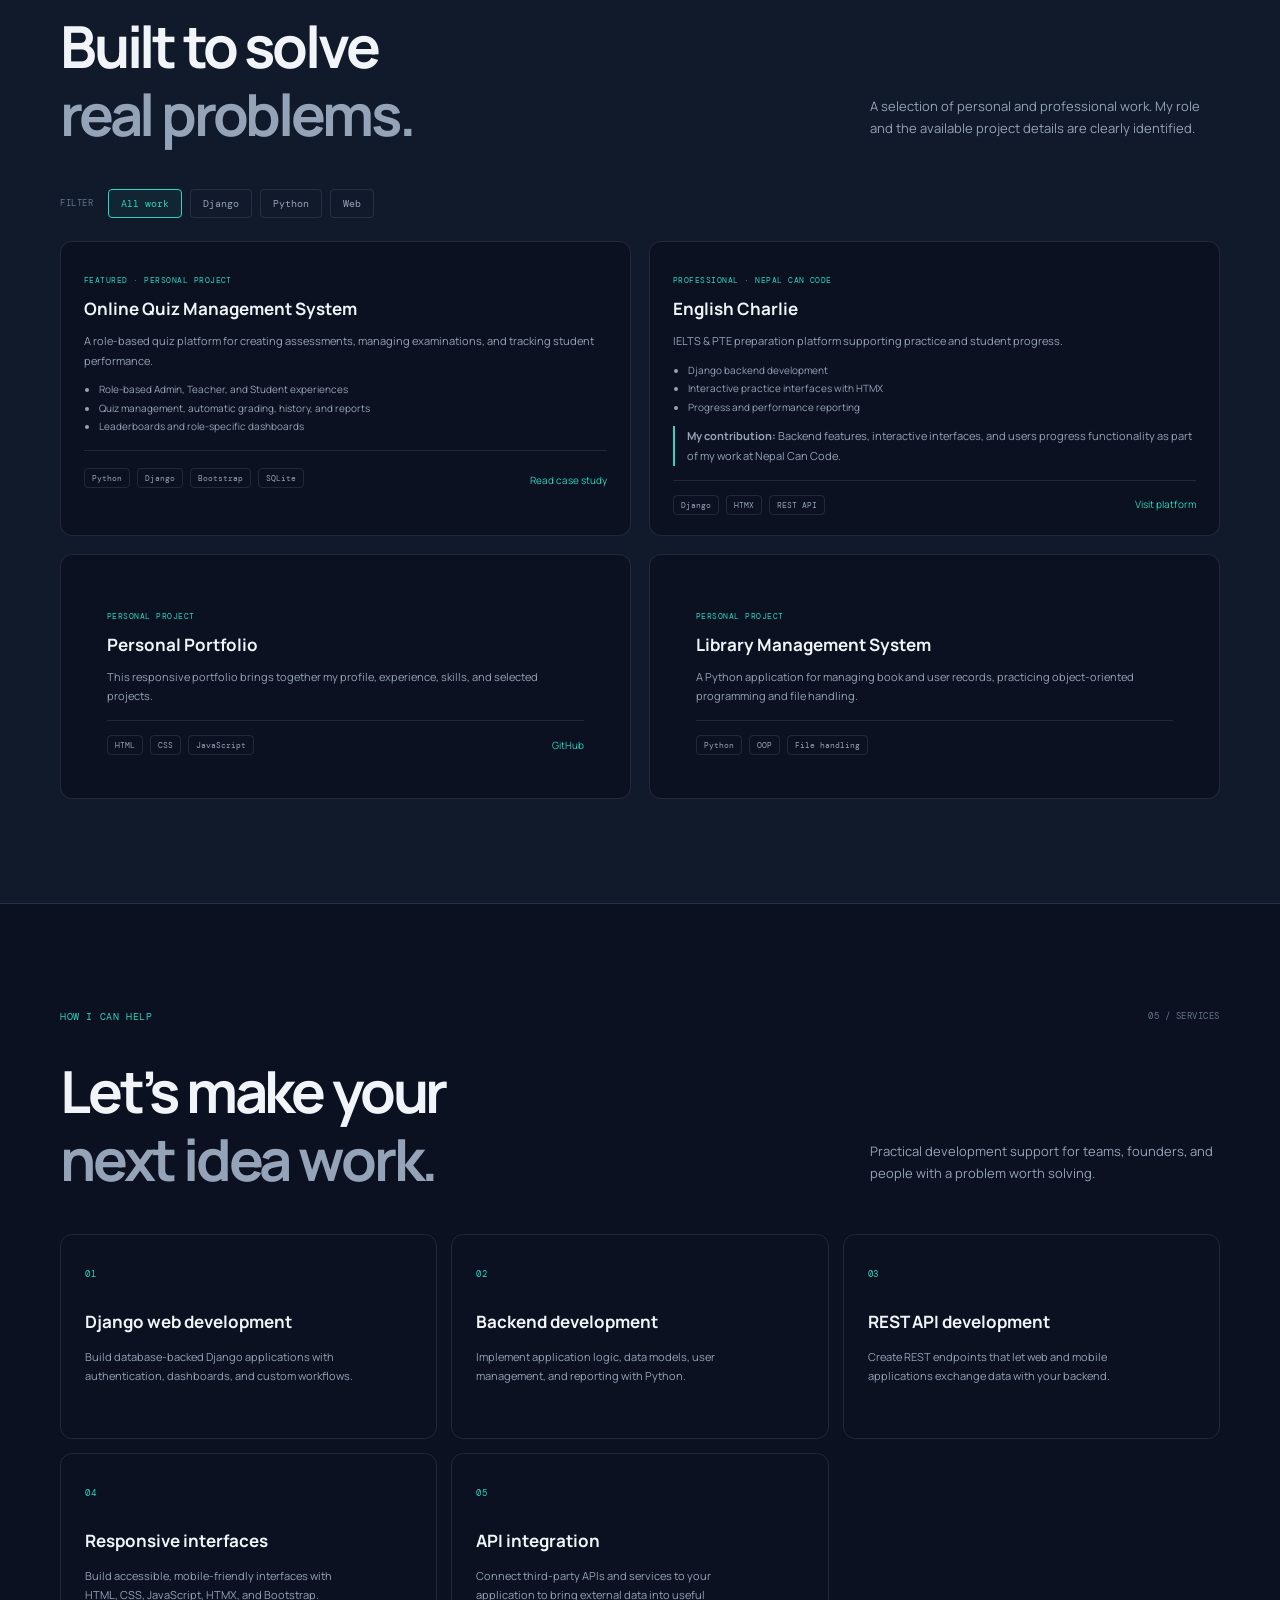
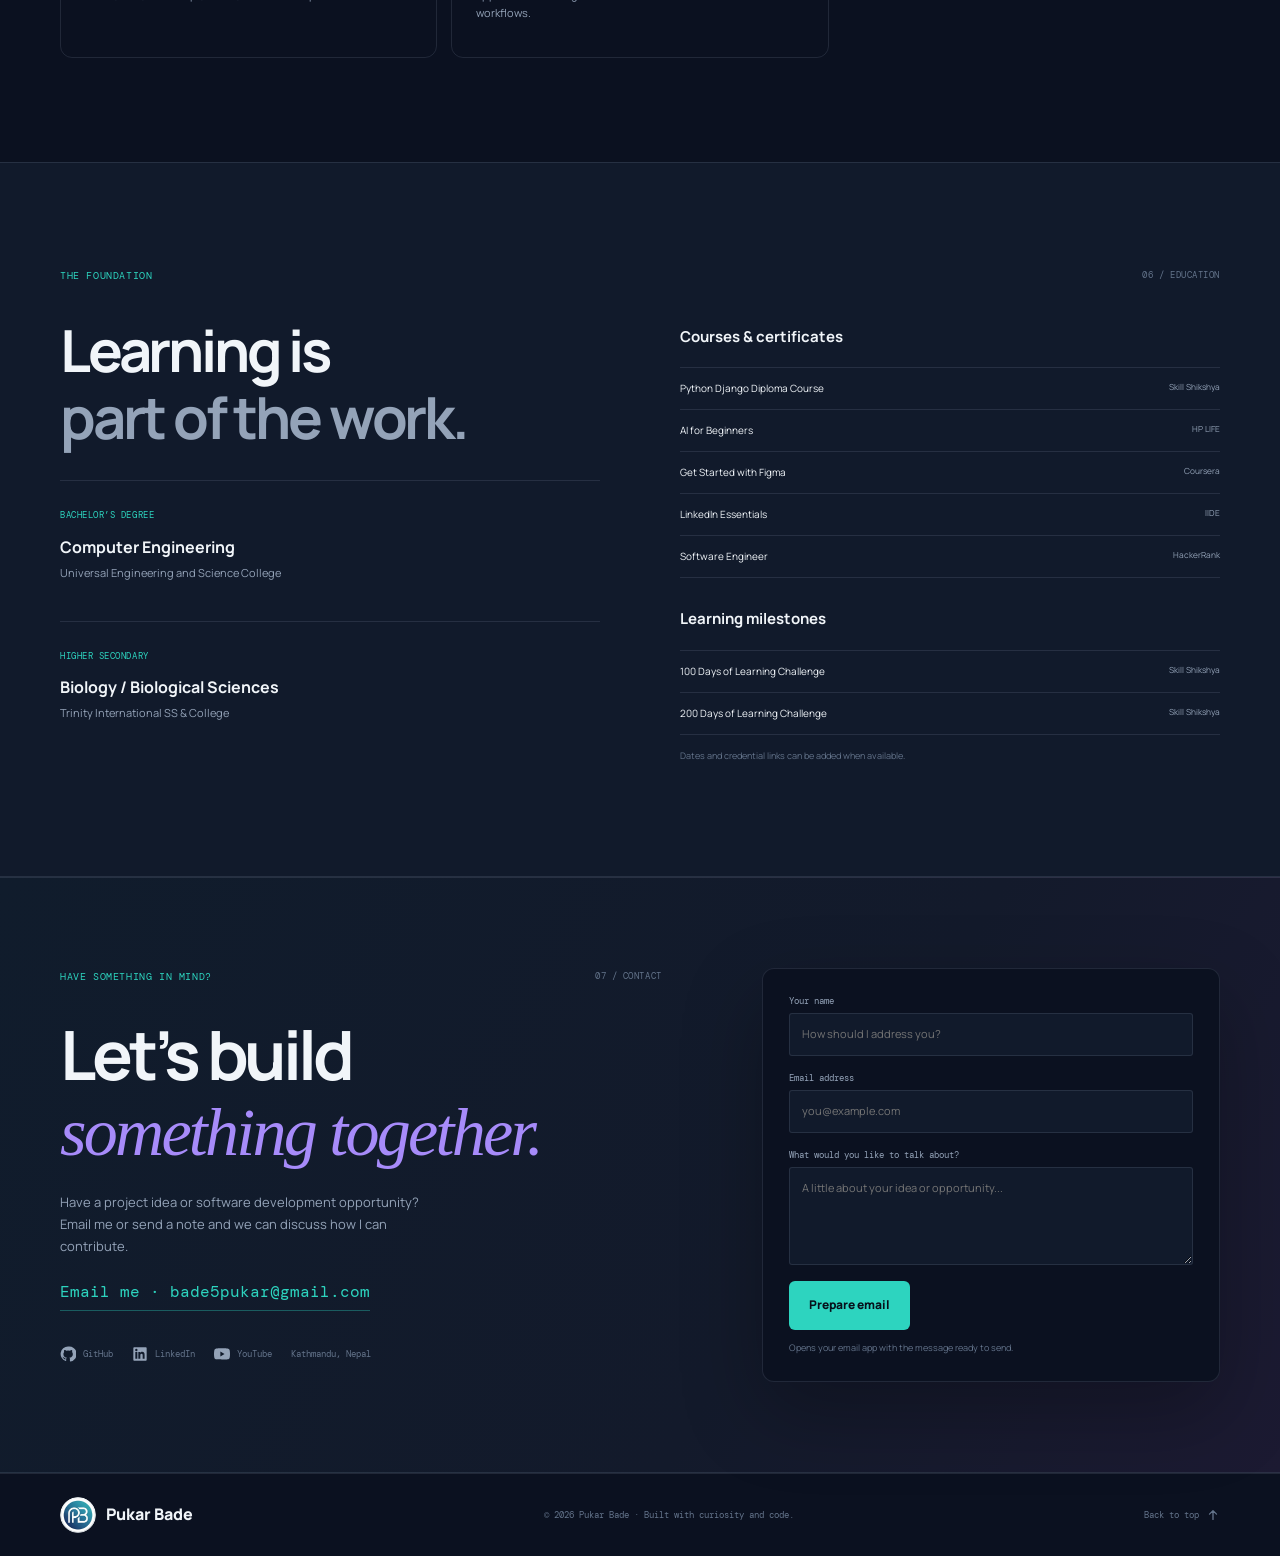
==== commit d992ecba: "fix: Adjust navigation actions alignment for improved layout" ====
--- a/index.html
+++ b/index.html
@@ -28,7 +28,7 @@
     <button class="menu-toggle" type="button" aria-label="Open navigation" aria-expanded="false" aria-controls="nav-links"><span></span><span></span></button>
     <div class="nav-panel" id="nav-links"><div class="nav-links">
       <a href="#home">Home</a><a href="#about">About</a><a href="#skills">Skills</a><a href="#experience">Experience</a><a href="#projects">Projects</a><a href="#services">Services</a><a href="#contact">Contact</a>
-    </div><div class="nav-actions"><button class="theme-toggle" type="button" aria-label="Switch to light mode" title="Switch theme"><span aria-hidden="true">☼</span></button><a class="button button-small button-outline" href="#contact">Let’s talk</a></div></div>
+    </div><div class="nav-actions"><button class="theme-toggle" type="button" aria-label="Switch to light mode" title="Switch theme"><span aria-hidden="true">☼</span></button></div></div>
   </nav></header>
   <main id="main">
     <section class="hero wrap" id="home">
--- a/css/style.css
+++ b/css/style.css
@@ -207,7 +207,7 @@
 .nav-panel.open{display:flex}
 .nav-links{display:grid;grid-template-columns:repeat(2,1fr);gap:0}
 .nav-links a{display:block;padding:11px;border-bottom:1px solid var(--border);font-size:12px}
-.nav-actions{padding-top:13px;justify-content:space-between}}
+.nav-actions{padding-top:13px;justify-content:flex-end}}
 @media(max-width:700px){.wrap{width:min(100% - 36px,560px)}
 .hero{grid-template-columns:1fr;gap:4px;padding-top:62px;padding-bottom:68px;min-height:0}
 .hero-copy{order:0}
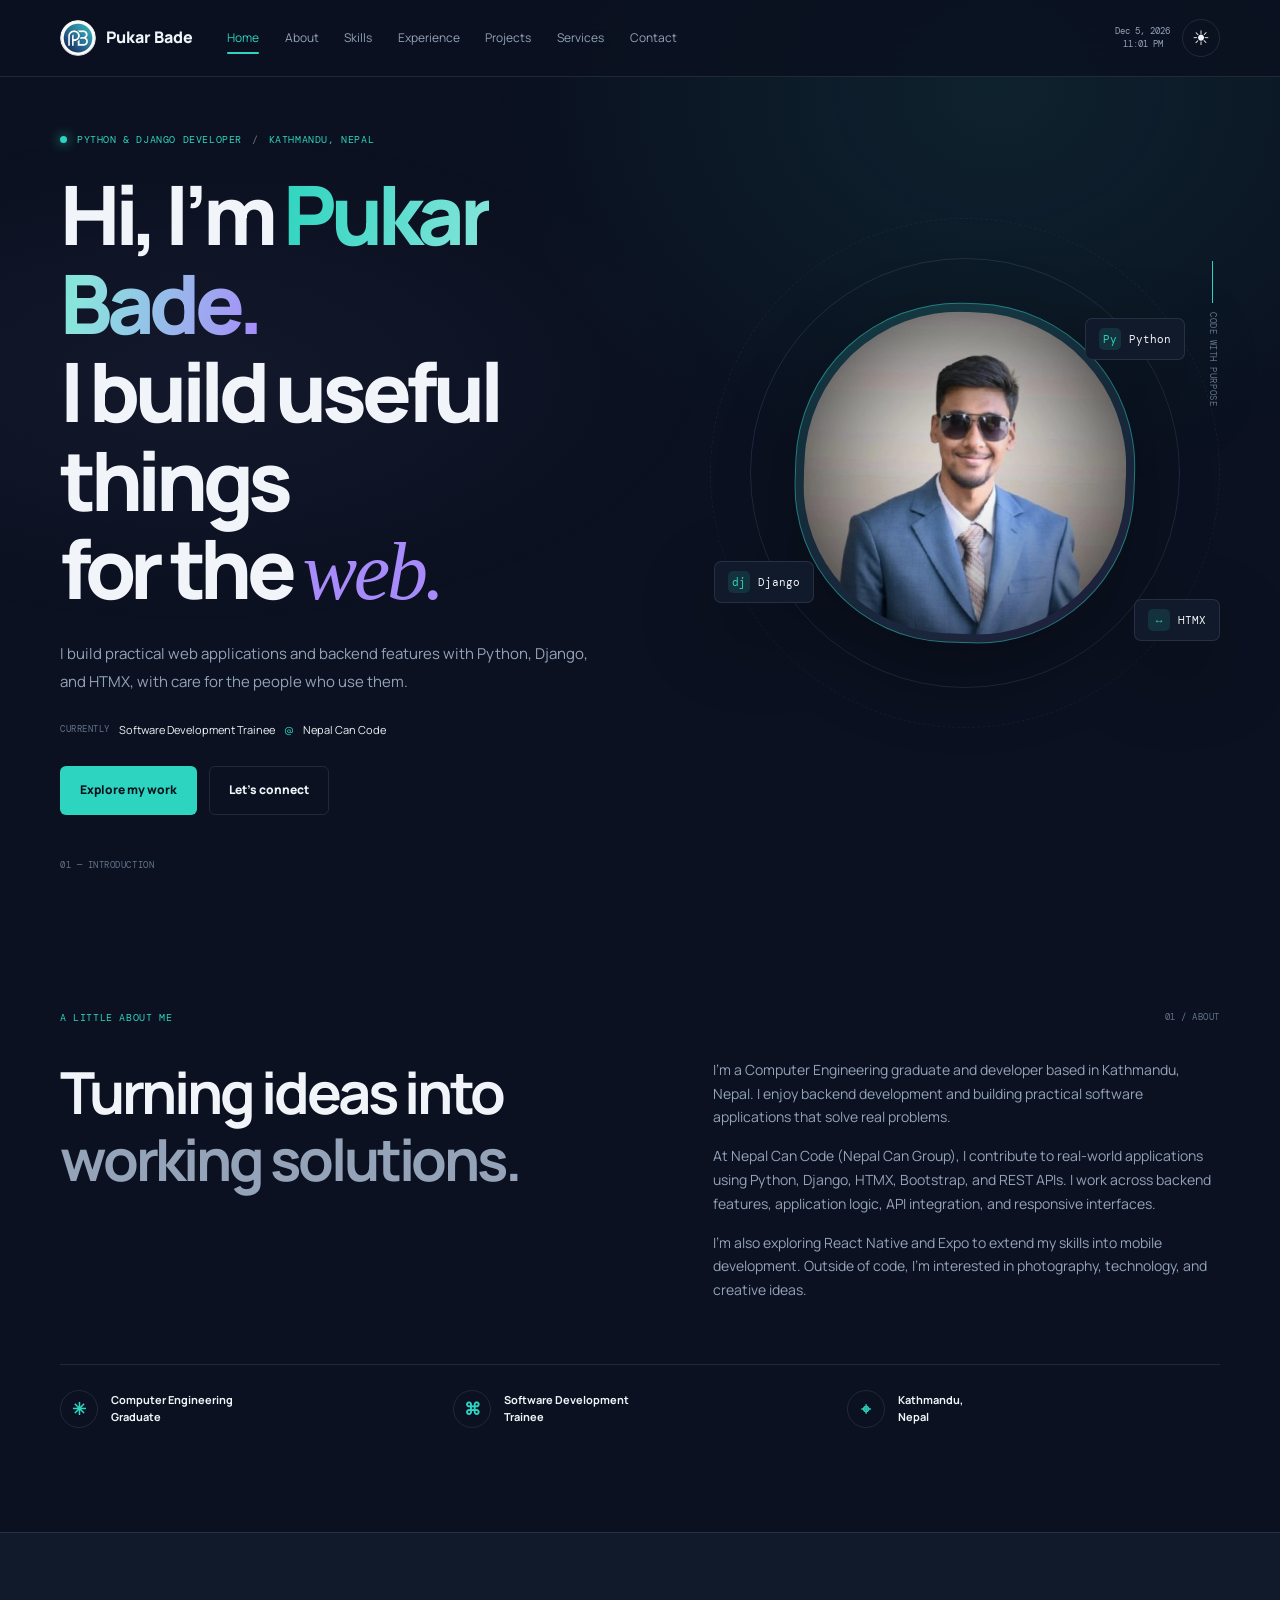
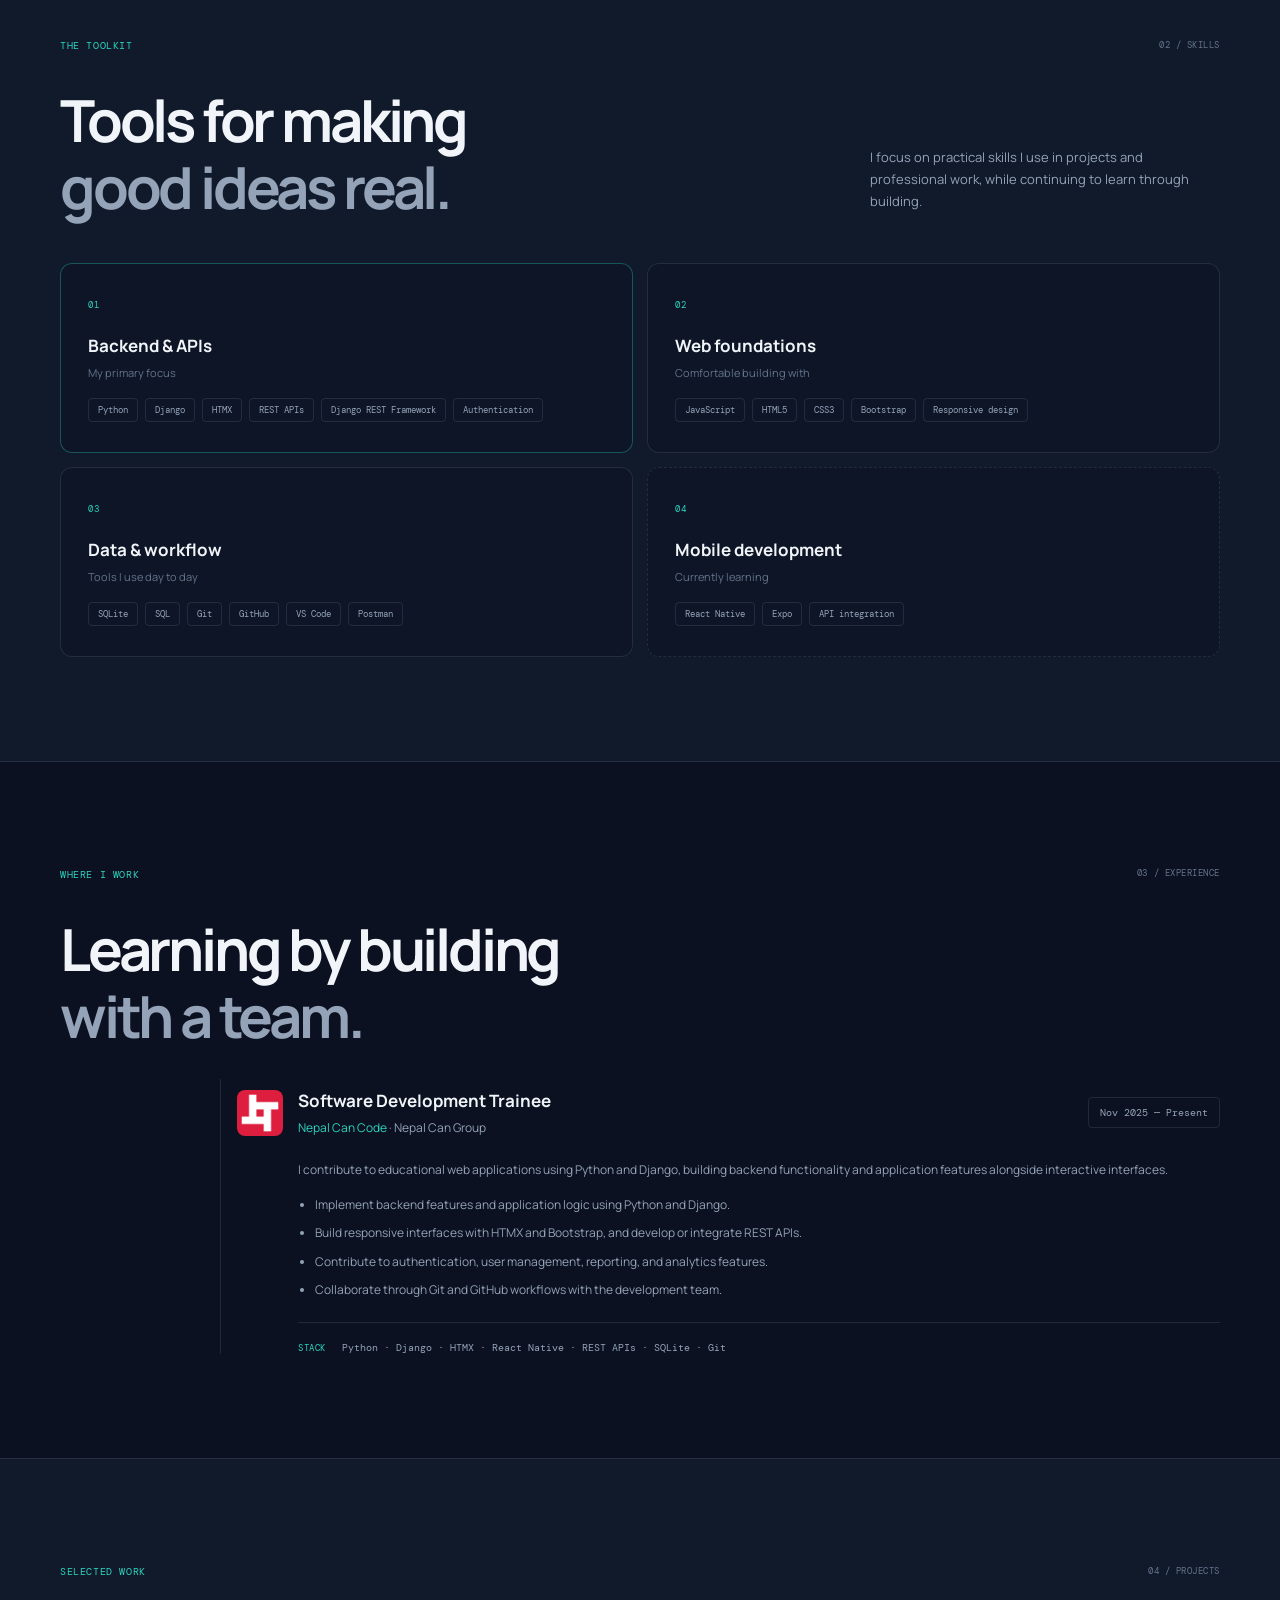
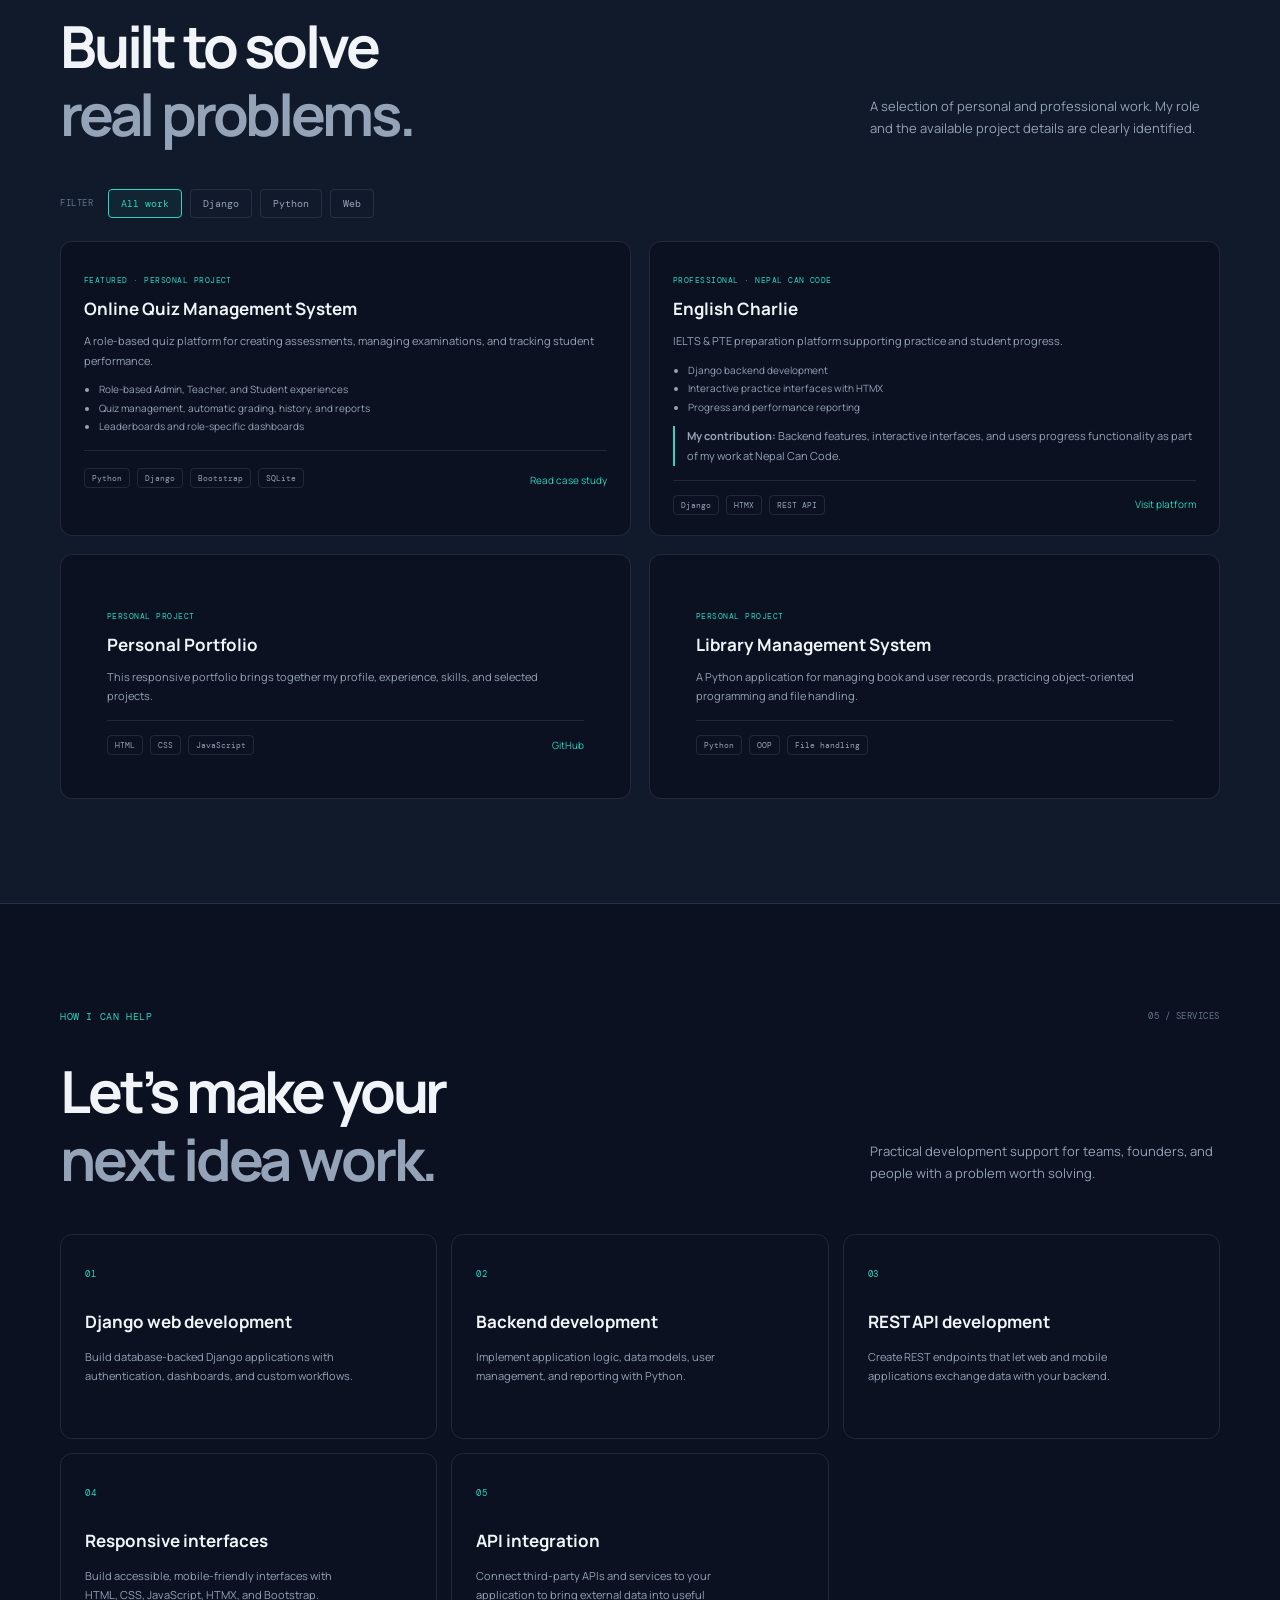
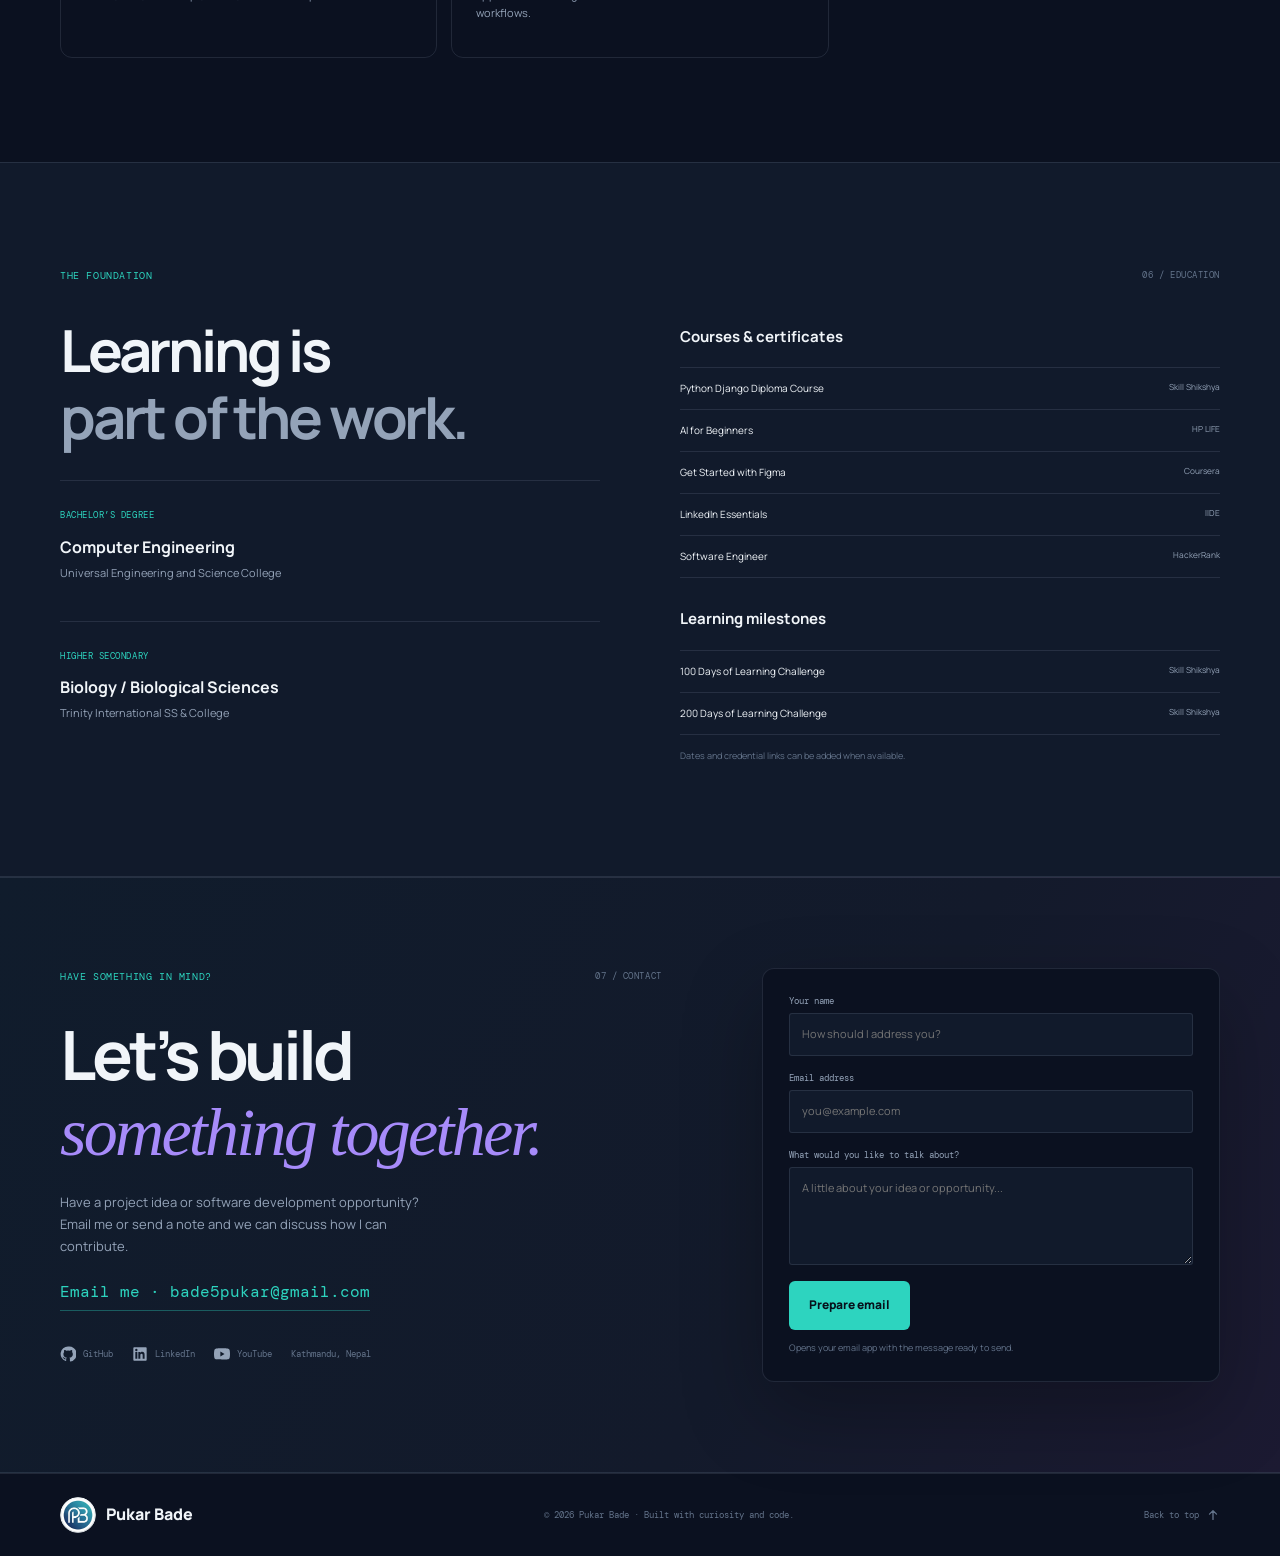
==== commit 6a35dbfa: "feat: Add local clock display with date and time updates in navigation" ====
--- a/index.html
+++ b/index.html
@@ -25,10 +25,9 @@
   <a class="skip-link" href="#main">Skip to content</a>
   <header class="site-header"><nav class="nav wrap" aria-label="Main navigation">
     <a class="brand" href="#home"><img class="brand-mark" src="assets/images/pukar-bade-mark.png" alt=""><span>Pukar Bade</span></a>
-    <button class="menu-toggle" type="button" aria-label="Open navigation" aria-expanded="false" aria-controls="nav-links"><span></span><span></span></button>
     <div class="nav-panel" id="nav-links"><div class="nav-links">
       <a href="#home">Home</a><a href="#about">About</a><a href="#skills">Skills</a><a href="#experience">Experience</a><a href="#projects">Projects</a><a href="#services">Services</a><a href="#contact">Contact</a>
-    </div><div class="nav-actions"><button class="theme-toggle" type="button" aria-label="Switch to light mode" title="Switch theme"><span aria-hidden="true">☼</span></button></div></div>
+    </div></div><div class="nav-controls"><time class="nav-clock" id="local-clock" aria-label="Current date and time in your local time zone"><span id="local-date"></span><span id="local-time"></span></time><button class="theme-toggle" type="button" aria-label="Switch to light mode" title="Switch theme"><span aria-hidden="true">☼</span></button><button class="menu-toggle" type="button" aria-label="Open navigation" aria-expanded="false" aria-controls="nav-links"><span></span><span></span></button></div>
   </nav></header>
   <main id="main">
     <section class="hero wrap" id="home">
--- a/css/style.css
+++ b/css/style.css
@@ -14,15 +14,16 @@
 .nav{height:76px;display:flex;align-items:center;justify-content:space-between;gap:34px}
 .brand{display:inline-flex;align-items:center;gap:10px;text-decoration:none;font-weight:800;white-space:nowrap}
 .brand-mark{width:36px;height:36px;display:block;object-fit:contain;flex:0 0 36px;border-radius:50%}
-.nav-panel,.nav-links,.nav-actions{display:flex;align-items:center}
+.nav-panel,.nav-links{display:flex;align-items:center}
 .nav-panel{flex:1;justify-content:space-between;gap:24px}
+.nav-controls{display:flex;align-items:center;gap:12px}
 .nav-links{gap:clamp(12px,2vw,26px)}
 .nav-links a,.contact-social a{font-size:12px;text-decoration:none;color:var(--muted);transition:color .2s}
 .nav-links a:hover,.contact-social a:hover{color:var(--accent)}
 .nav-links a{position:relative;padding-block:8px}
 .nav-links a[aria-current="location"]{color:var(--accent)}
 .nav-links a[aria-current="location"]::after{content:"";position:absolute;right:0;bottom:2px;left:0;height:2px;border-radius:2px;background:var(--accent)}
-.nav-actions{gap:12px}
+.nav-clock{display:flex;flex-direction:column;align-items:center;gap:2px;color:var(--muted);font:9px var(--mono);line-height:1.2;white-space:nowrap}
 .theme-toggle{width:38px;height:38px;background:transparent;color:var(--text);border:1px solid var(--border);border-radius:50%;cursor:pointer;font-size:20px}
 .button{display:inline-flex;align-items:center;justify-content:center;gap:16px;padding:13px 19px;border-radius:6px;border:1px solid transparent;text-decoration:none;font-size:12px;font-weight:800;transition:transform .2s,border .2s,background .2s}
 .button:hover{transform:translateY(-2px)}
@@ -201,13 +202,15 @@
 @media(prefers-reduced-motion:reduce){.skeleton:after{animation:none}
 .page-loader{animation:loader-fallback .01ms linear 2.5s forwards}}
 @media(max-width:820px){.nav{height:66px;position:relative}
+.nav-controls{gap:8px;margin-left:auto}
+.nav-clock{font-size:8px}
 .menu-toggle{display:flex;width:38px;height:38px;border:1px solid var(--border);border-radius:5px;background:transparent;align-items:center;justify-content:center;flex-direction:column;gap:5px;margin-left:auto}
 .menu-toggle span{height:1px;width:16px;background:var(--text)}
 .nav-panel{display:none;position:absolute;top:65px;left:0;right:0;background:var(--bg);border:1px solid var(--border);border-top:0;padding:16px 18px 20px;align-items:stretch;flex-direction:column;gap:0}
 .nav-panel.open{display:flex}
 .nav-links{display:grid;grid-template-columns:repeat(2,1fr);gap:0}
 .nav-links a{display:block;padding:11px;border-bottom:1px solid var(--border);font-size:12px}
-.nav-actions{padding-top:13px;justify-content:flex-end}}
+.menu-toggle{margin-left:0}}
 @media(max-width:700px){.wrap{width:min(100% - 36px,560px)}
 .hero{grid-template-columns:1fr;gap:4px;padding-top:62px;padding-bottom:68px;min-height:0}
 .hero-copy{order:0}
@@ -265,6 +268,13 @@
 .experience-body{margin:18px 0 0;font-size:11px;overflow-wrap:anywhere}
 .stack-line{overflow-wrap:anywhere;line-height:1.8}}
 @media(max-width:400px){.wrap{width:calc(100% - 28px)}
+.nav{gap:8px}
+.brand{gap:7px;font-size:12px}
+.brand-mark{width:32px;height:32px;flex-basis:32px}
+.nav-controls{gap:5px}
+.nav-clock{font-size:8px}
+.theme-toggle,.menu-toggle{width:34px;height:34px}
+.menu-toggle span{width:14px}
 .hero-actions{gap:8px}
 .hero-actions .button{padding:12px;font-size:10px}
 .services-grid{grid-template-columns:1fr}
@@ -274,3 +284,4 @@
 .orbit-one{width:calc(100vw - 56px)}
 .orbit-two{width:calc(100vw - 28px)}
 .contact-email{max-width:100%;font-size:12px;overflow-wrap:anywhere}}
+
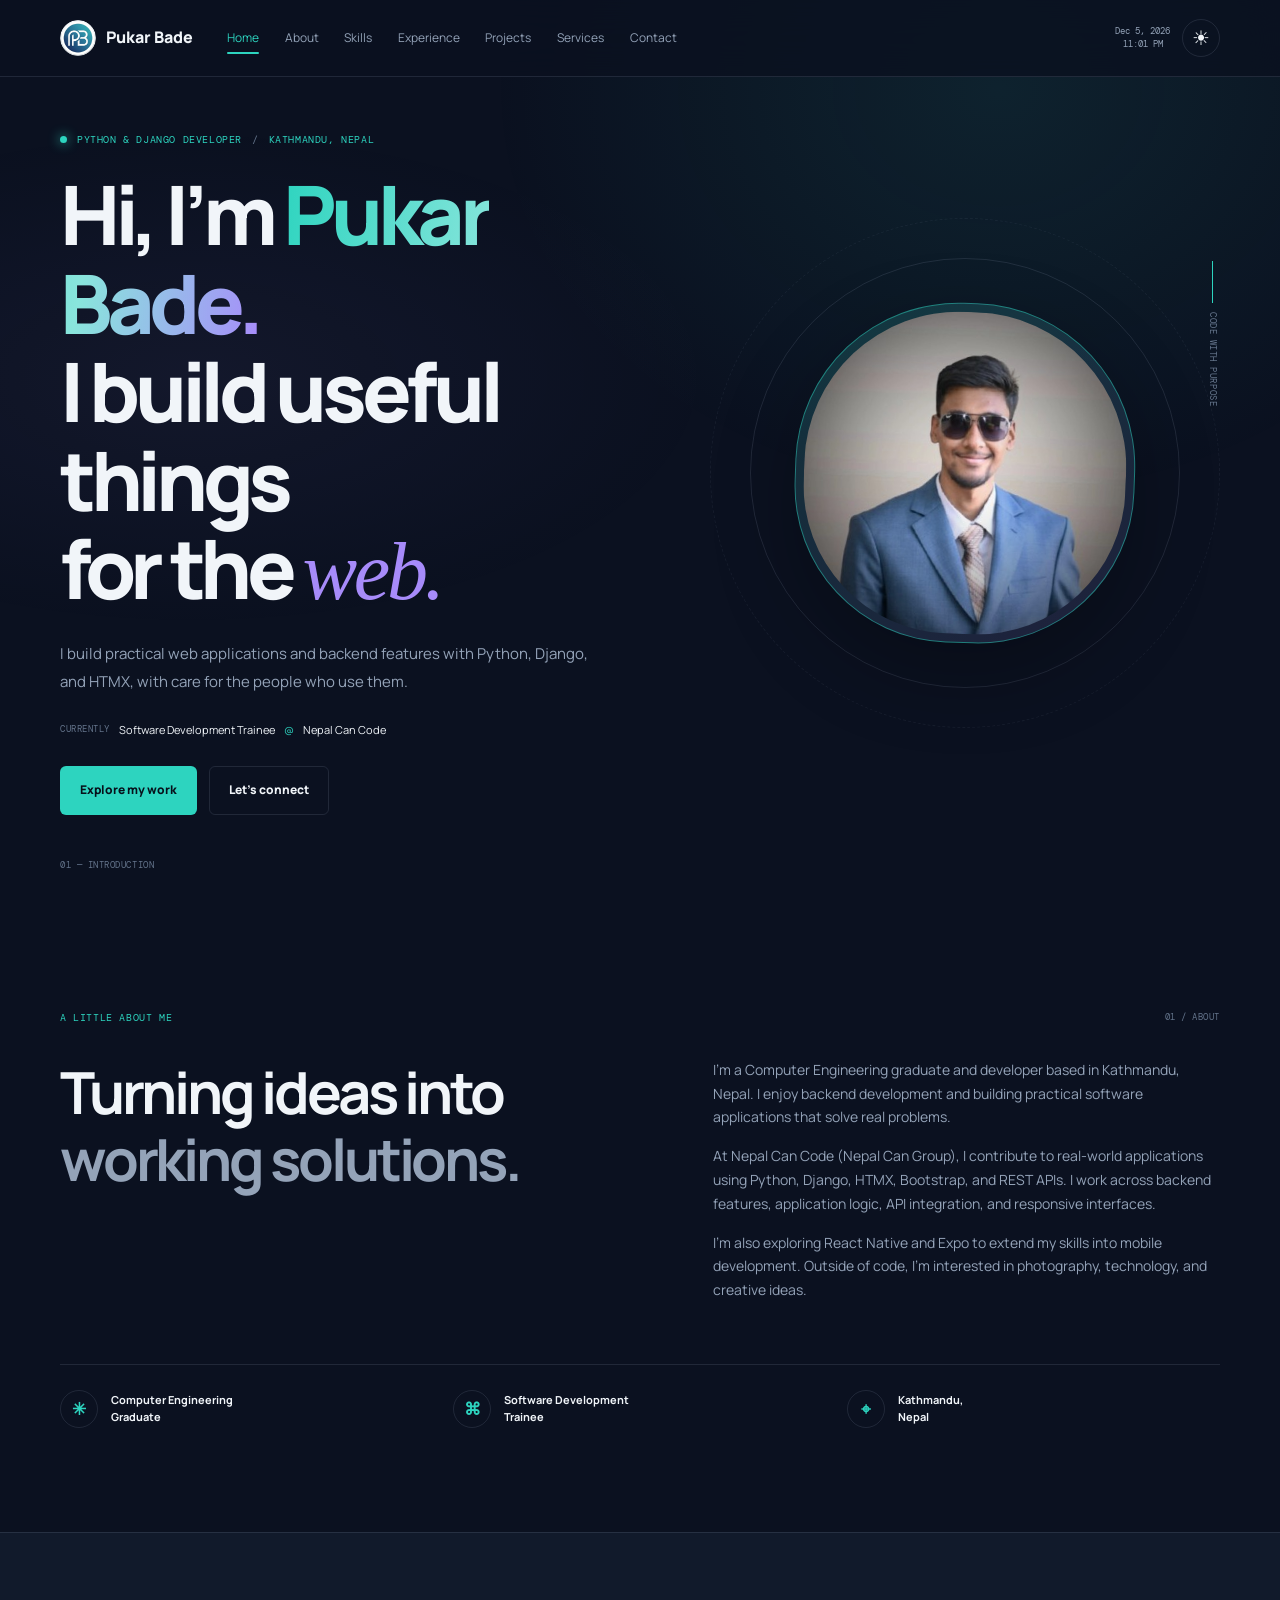
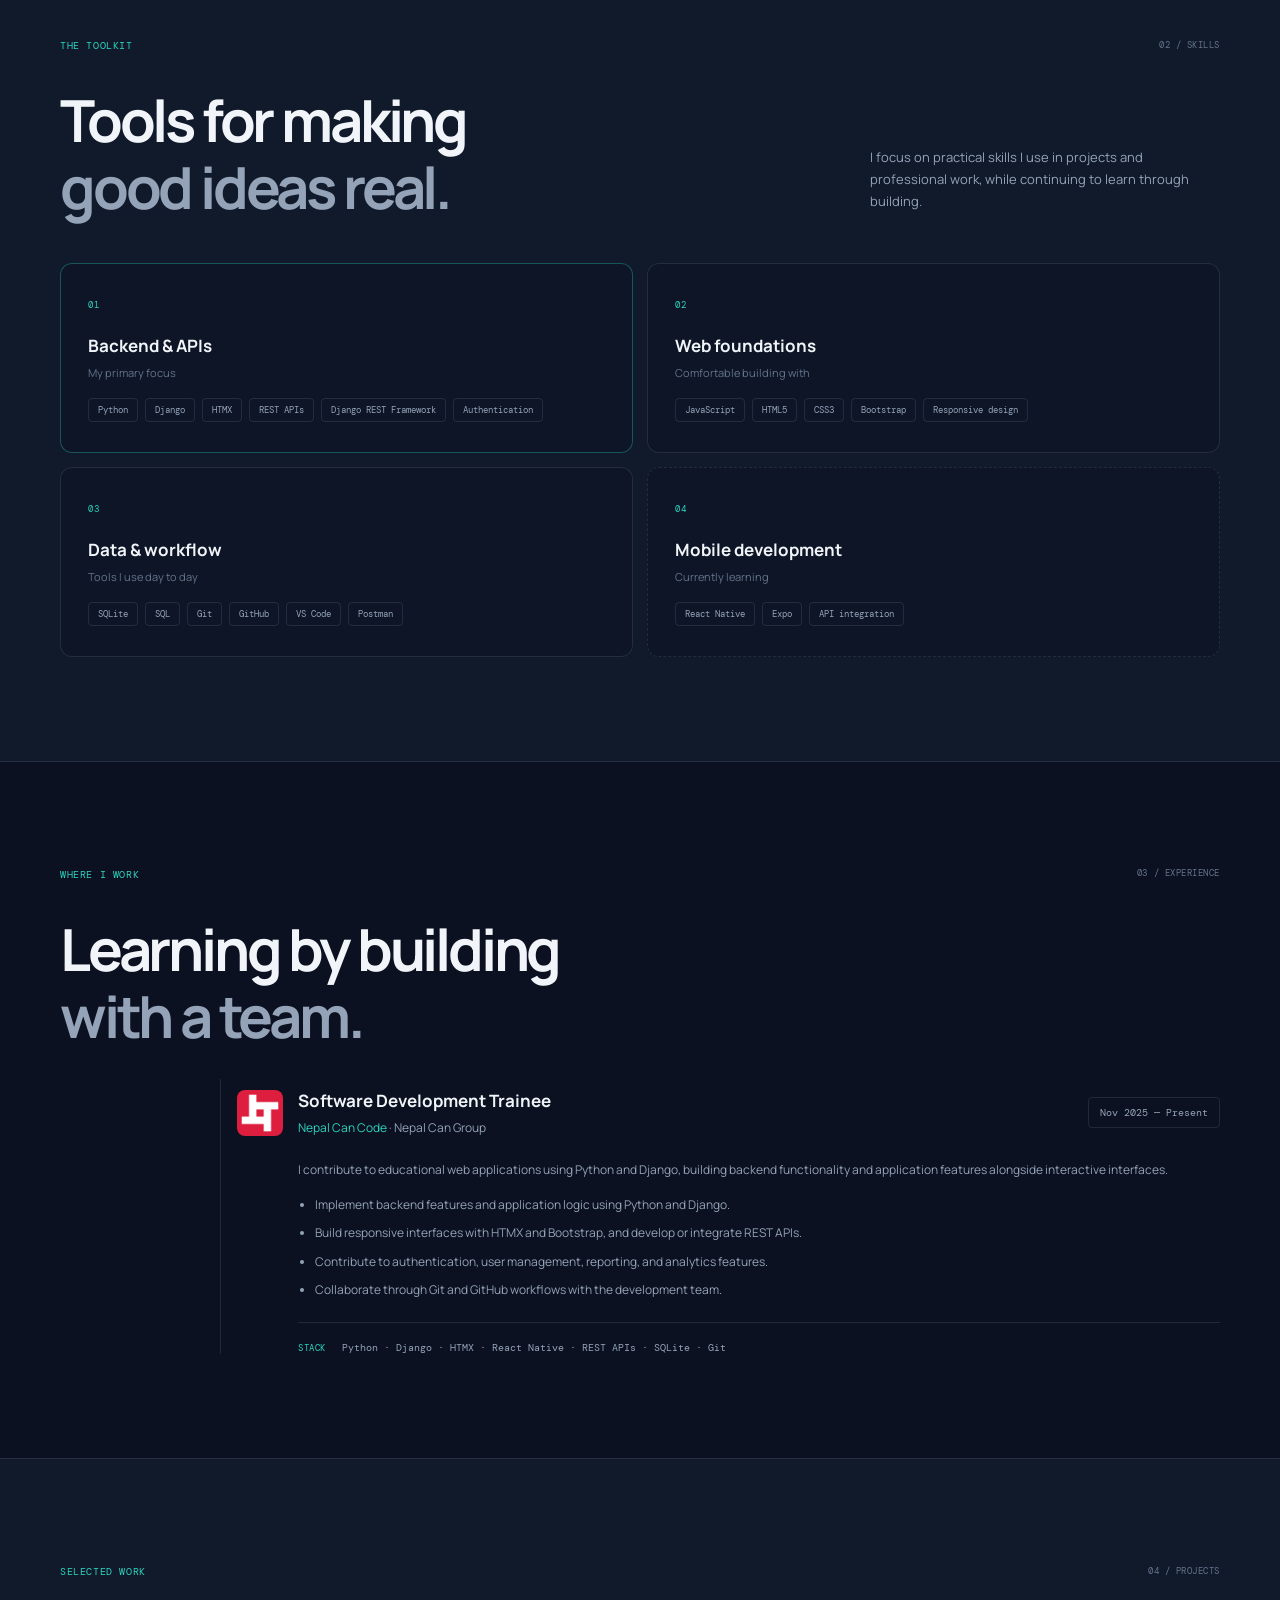
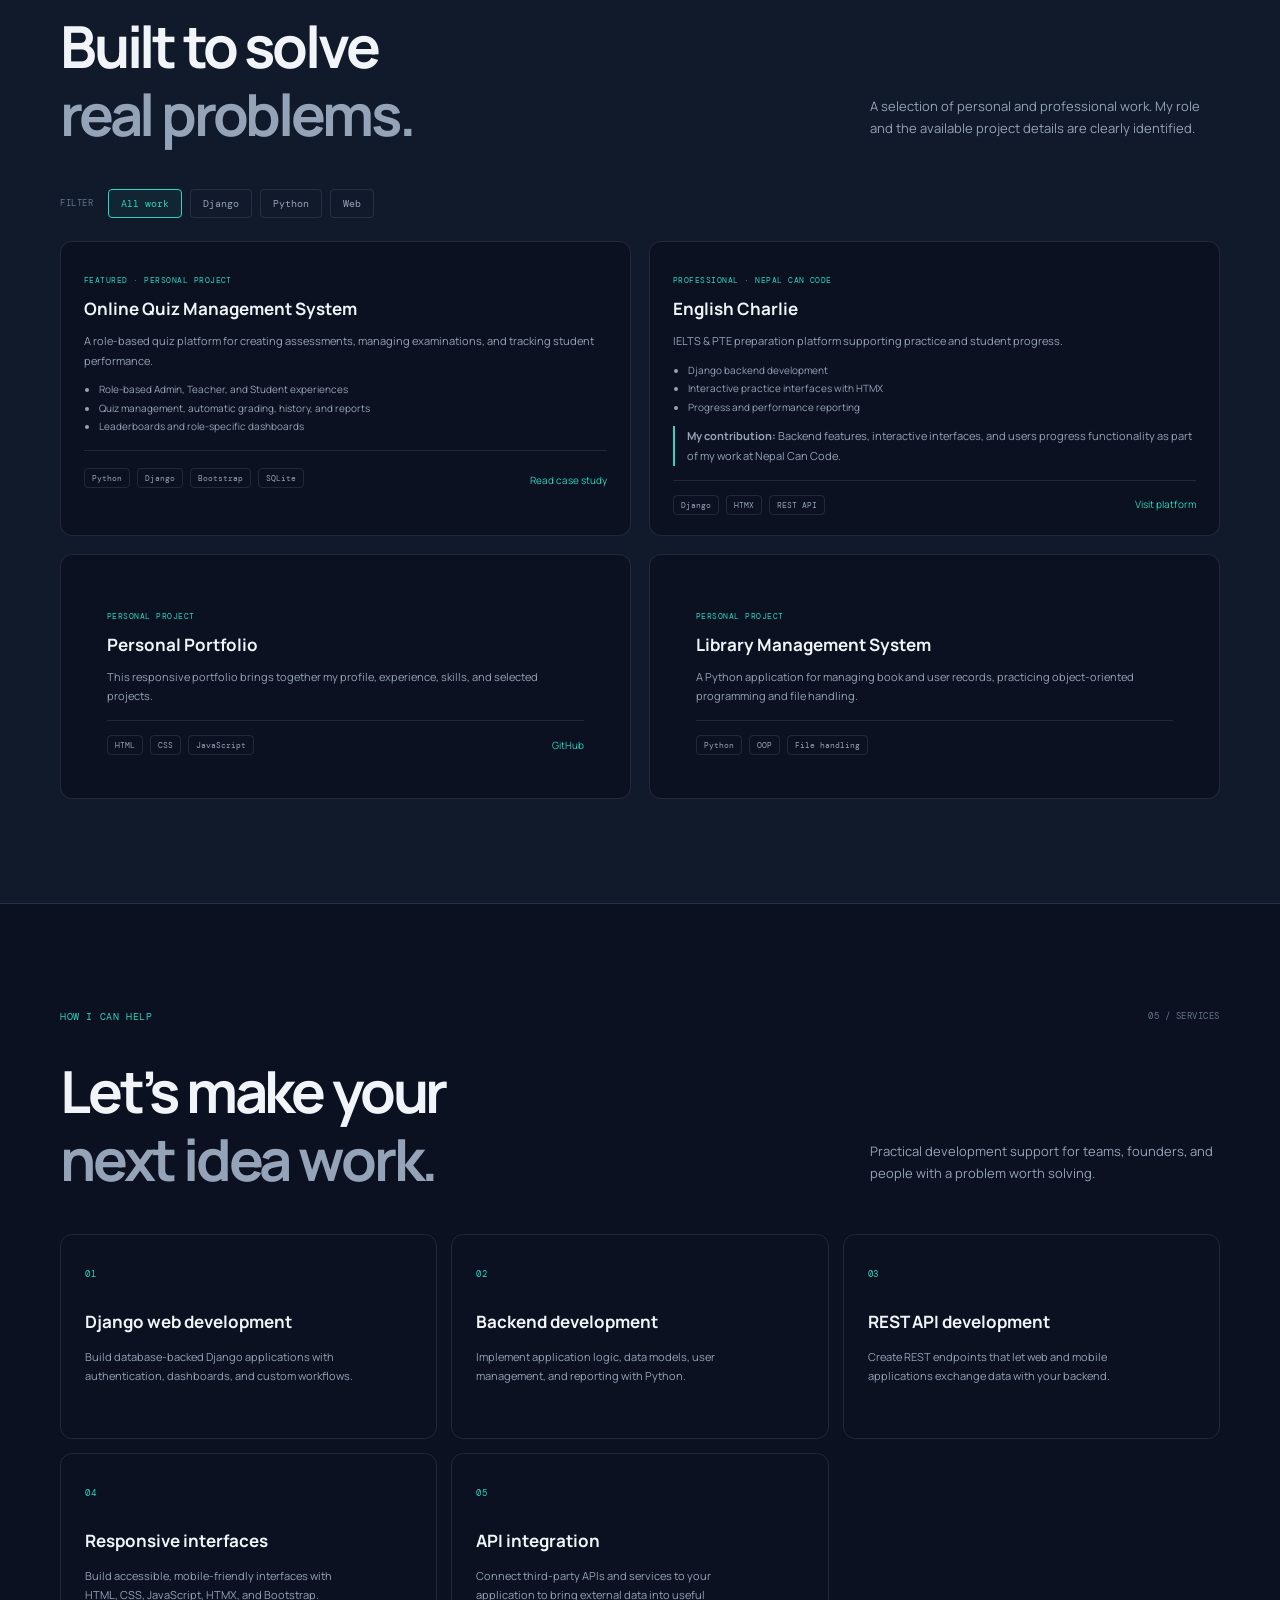
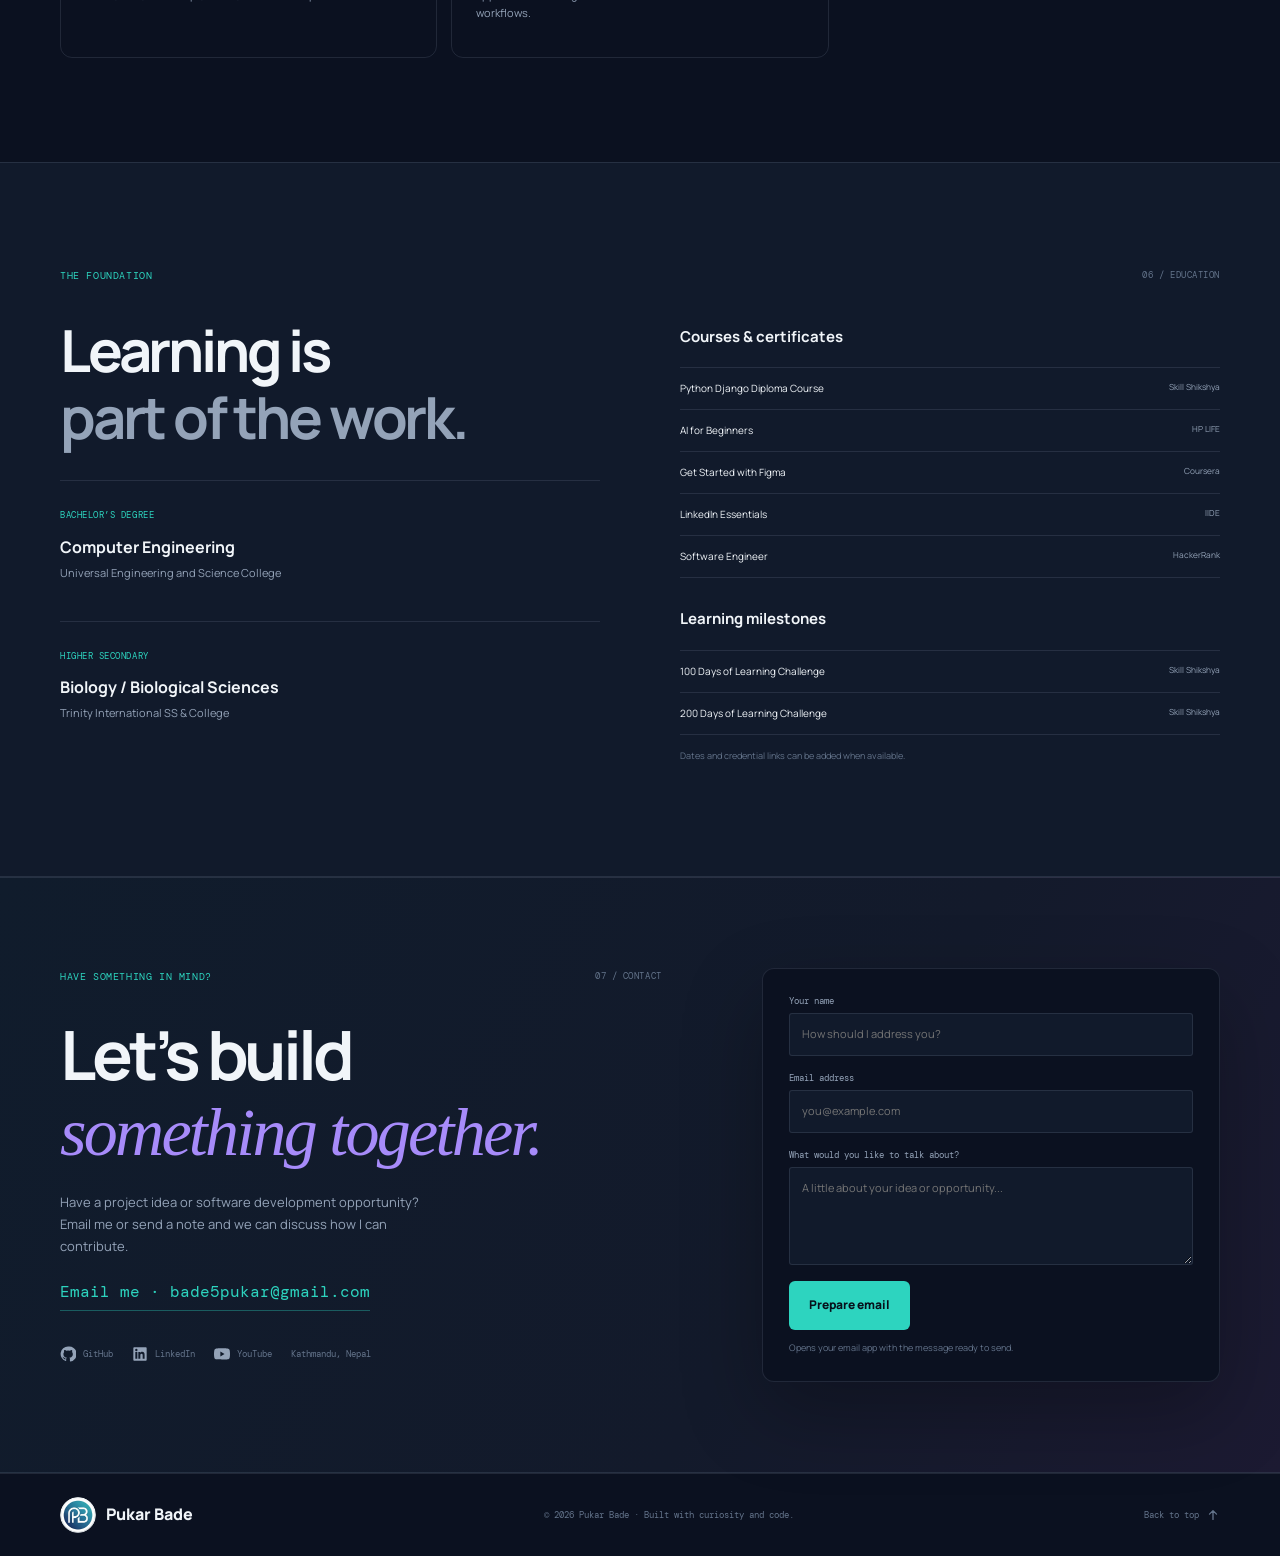
==== commit b369c584: "fix: Remove unused float tags for cleaner visual presentation" ====
--- a/index.html
+++ b/index.html
@@ -37,7 +37,7 @@
         <p class="hero-current"><span class="mono-label">CURRENTLY</span> Software Development Trainee <span class="at-sign">@</span> Nepal Can Code</p>
         <div class="hero-actions"><a class="button button-primary" href="#projects">Explore my work</a><a class="button button-outline" href="mailto:bade5pukar@gmail.com">Let’s connect</a></div>
       </div>
-      <div class="hero-visual"><div class="orbit orbit-one"></div><div class="orbit orbit-two"></div><div class="hero-photo-frame"><img src="assets/images/Profile.jpg" alt="Portrait of Pukar Bade" width="400" height="400" fetchpriority="high"></div><div class="float-tag tag-python"><span>Py</span> Python</div><div class="float-tag tag-django"><span>dj</span> Django</div><div class="float-tag tag-htmx"><span>↔</span> HTMX</div><div class="visual-caption"><span class="caption-line"></span><span class="mono-label">CODE WITH PURPOSE</span></div></div>
+      <div class="hero-visual"><div class="orbit orbit-one"></div><div class="orbit orbit-two"></div><div class="hero-photo-frame"><img src="assets/images/Profile.jpg" alt="Portrait of Pukar Bade" width="400" height="400" fetchpriority="high"></div><div class="visual-caption"><span class="caption-line"></span><span class="mono-label">CODE WITH PURPOSE</span></div></div>
       <div class="hero-index mono-label">01 — INTRODUCTION</div>
     </section>
     <section class="section wrap" id="about"><div class="section-top"><p class="eyebrow">A little about me</p><span class="section-number mono-label">01 / ABOUT</span></div><div class="about-layout"><h2 class="section-title">Turning ideas into<br><span class="muted-title">working solutions.</span></h2><div class="about-copy"><p>I’m a Computer Engineering graduate and developer based in Kathmandu, Nepal. I enjoy backend development and building practical software applications that solve real problems.</p><p>At Nepal Can Code (Nepal Can Group), I contribute to real-world applications using Python, Django, HTMX, Bootstrap, and REST APIs. I work across backend features, application logic, API integration, and responsive interfaces.</p><p>I’m also exploring React Native and Expo to extend my skills into mobile development. Outside of code, I’m interested in photography, technology, and creative ideas.</p></div></div><div class="highlights"><div><span class="highlight-icon">✳</span><span>Computer Engineering<br>Graduate</span></div><div><span class="highlight-icon">⌘</span><span>Software Development<br>Trainee</span></div><div><span class="highlight-icon">⌖</span><span>Kathmandu,<br>Nepal</span></div></div></section>
--- a/css/style.css
+++ b/css/style.css
@@ -47,16 +47,11 @@
 .at-sign{color:var(--accent)}
 .hero-actions{display:flex;gap:12px;margin-top:27px}
 .hero-visual{position:relative;height:460px;display:grid;place-items:center}
-.hero-photo-frame{z-index:2;width:min(340px,74%);aspect-ratio:1;border-radius:48% 48% 46% 46%;overflow:hidden;padding:8px;border:1px solid rgba(45,212,191,.48);background:linear-gradient(145deg,rgba(45,212,191,.18),rgba(167,139,250,.13));box-shadow:var(--shadow);transform:rotate(2deg)}
+.hero-photo-frame{z-index:2;width:min(340px,74%);aspect-ratio:1;border-radius:48% 48% 46% 46%;overflow:hidden;padding:8px;border:1px solid rgba(45,212,191,.48);background:linear-gradient(145deg,rgba(45,212,191,.18),rgba(167,139,250,.13));box-shadow:var(--shadow);transform:rotate(2deg);animation:photo-breathe 6s ease-in-out infinite}
 .hero-photo-frame img{width:100%;height:100%;object-fit:cover;border-radius:inherit;filter:saturate(.88)}
 .orbit{position:absolute;border:1px solid var(--border);border-radius:50%;aspect-ratio:1}
 .orbit-one{width:430px}
 .orbit-two{width:510px;border-style:dashed;opacity:.55}
-.float-tag{position:absolute;z-index:3;display:flex;align-items:center;gap:8px;background:var(--surface);border:1px solid var(--border);border-radius:7px;padding:9px 13px;box-shadow:var(--shadow);font:11px var(--mono)}
-.float-tag span{display:grid;place-items:center;background:rgba(45,212,191,.13);color:var(--accent);width:22px;height:22px;border-radius:5px}
-.tag-python{top:75px;right:35px}
-.tag-django{bottom:100px;left:5px}
-.tag-htmx{right:0;bottom:62px}
 .visual-caption{position:absolute;right:0;top:18px;display:flex;align-items:center;gap:9px;writing-mode:vertical-rl}
 .caption-line{height:42px;width:1px;background:var(--accent)}
 .hero-index{position:absolute;bottom:32px;left:0;color:var(--faint)}
@@ -178,6 +173,7 @@
 .project-contribution{border-left:2px solid var(--accent);padding-left:12px;color:var(--muted);font-size:10px;line-height:1.7}
 .learning-subheading{margin-top:28px}
 @keyframes soft-enter{from{opacity:0;transform:translateY(14px)}to{opacity:1;transform:translateY(0)}}
+@keyframes photo-breathe{0%,100%{transform:rotate(2deg) scale(1)}50%{transform:rotate(2deg) scale(1.035)}}
 .page-loader{position:fixed;inset:0;z-index:100;display:grid;place-items:center;padding:28px;background:var(--bg);opacity:1;visibility:visible;animation:loader-fallback .2s ease 2.5s forwards}
 .is-ready .page-loader{opacity:0;visibility:hidden;animation:none;transition:opacity .28s ease,visibility .28s linear .28s}
 .loader-layout{width:min(900px,100%)}
@@ -218,9 +214,6 @@
 .hero-photo-frame{width:245px}
 .orbit-one{width:310px}
 .orbit-two{width:355px}
-.tag-python{top:45px;right:13%}
-.tag-django{bottom:72px;left:5%}
-.tag-htmx{right:4%;bottom:43px}
 .visual-caption{right:4%;top:0}
 .hero-index{bottom:19px}
 .hero h1{font-size:clamp(46px,12vw,66px)}
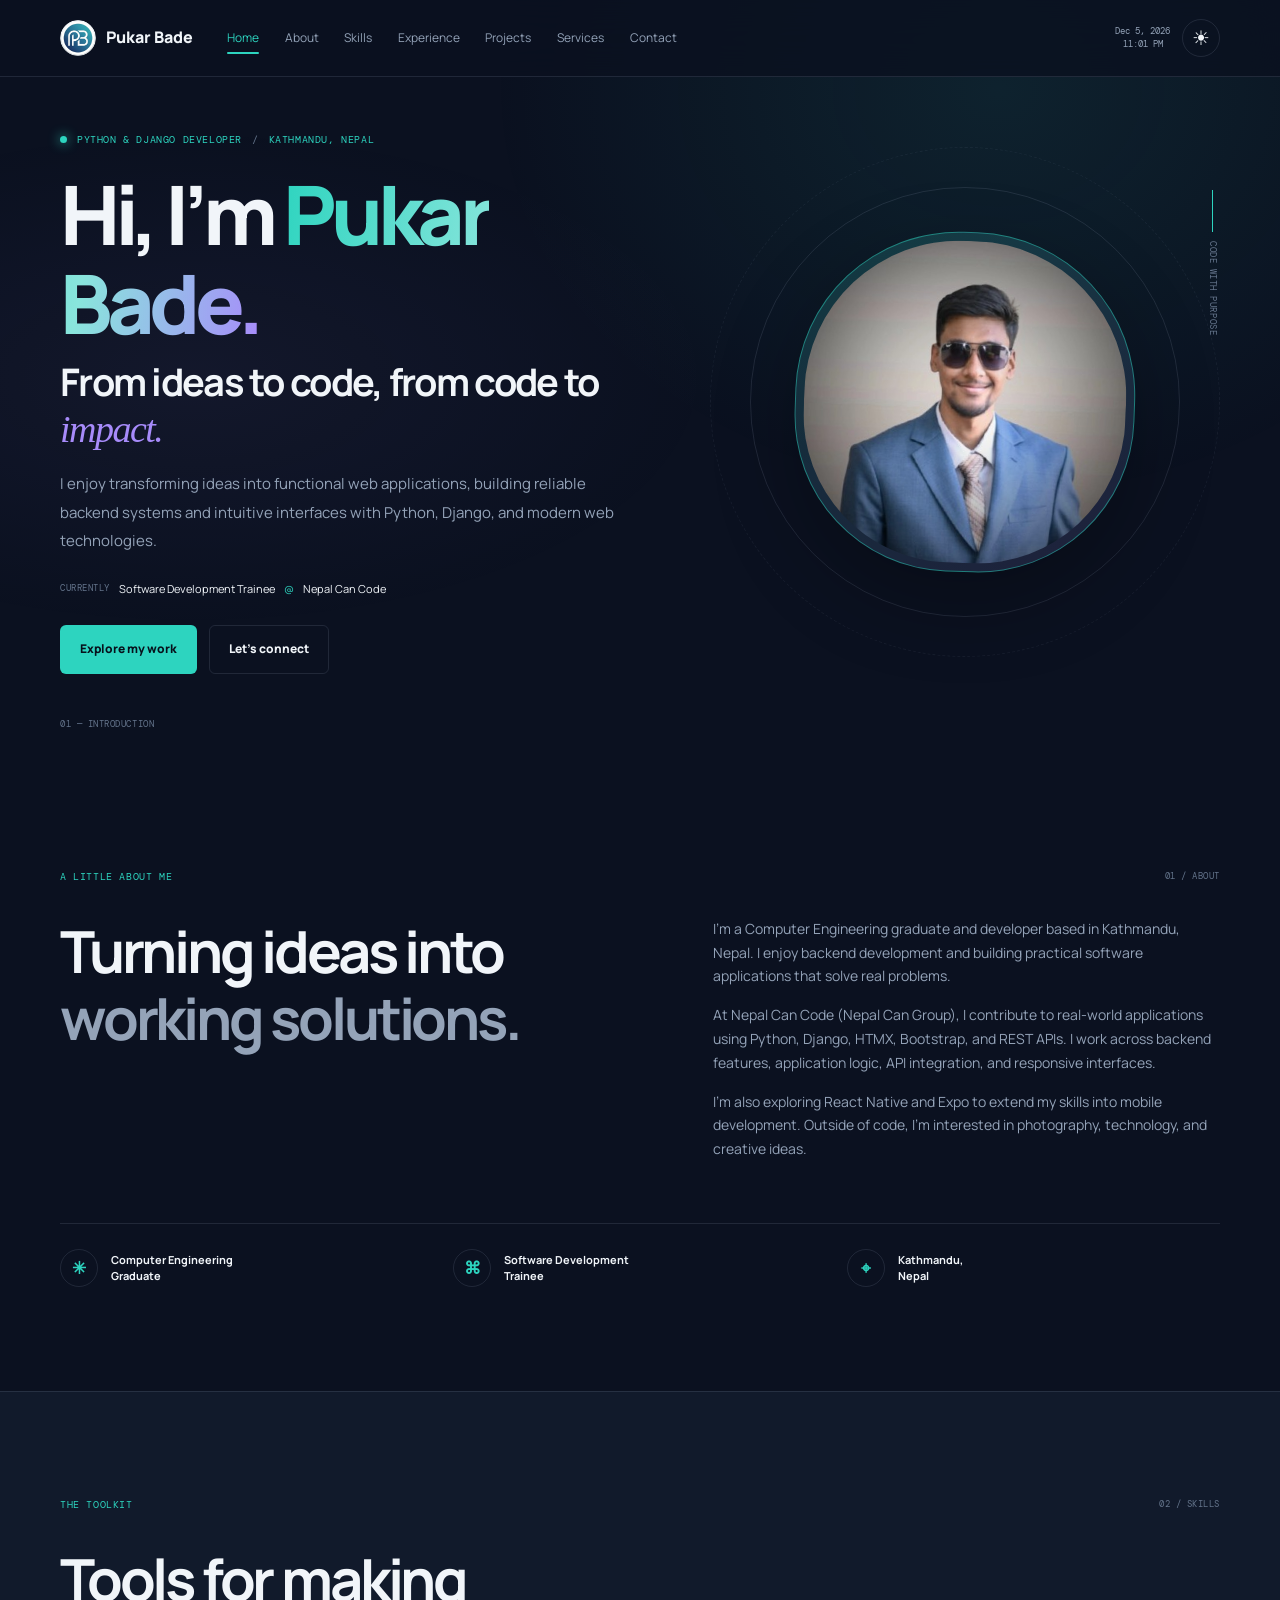
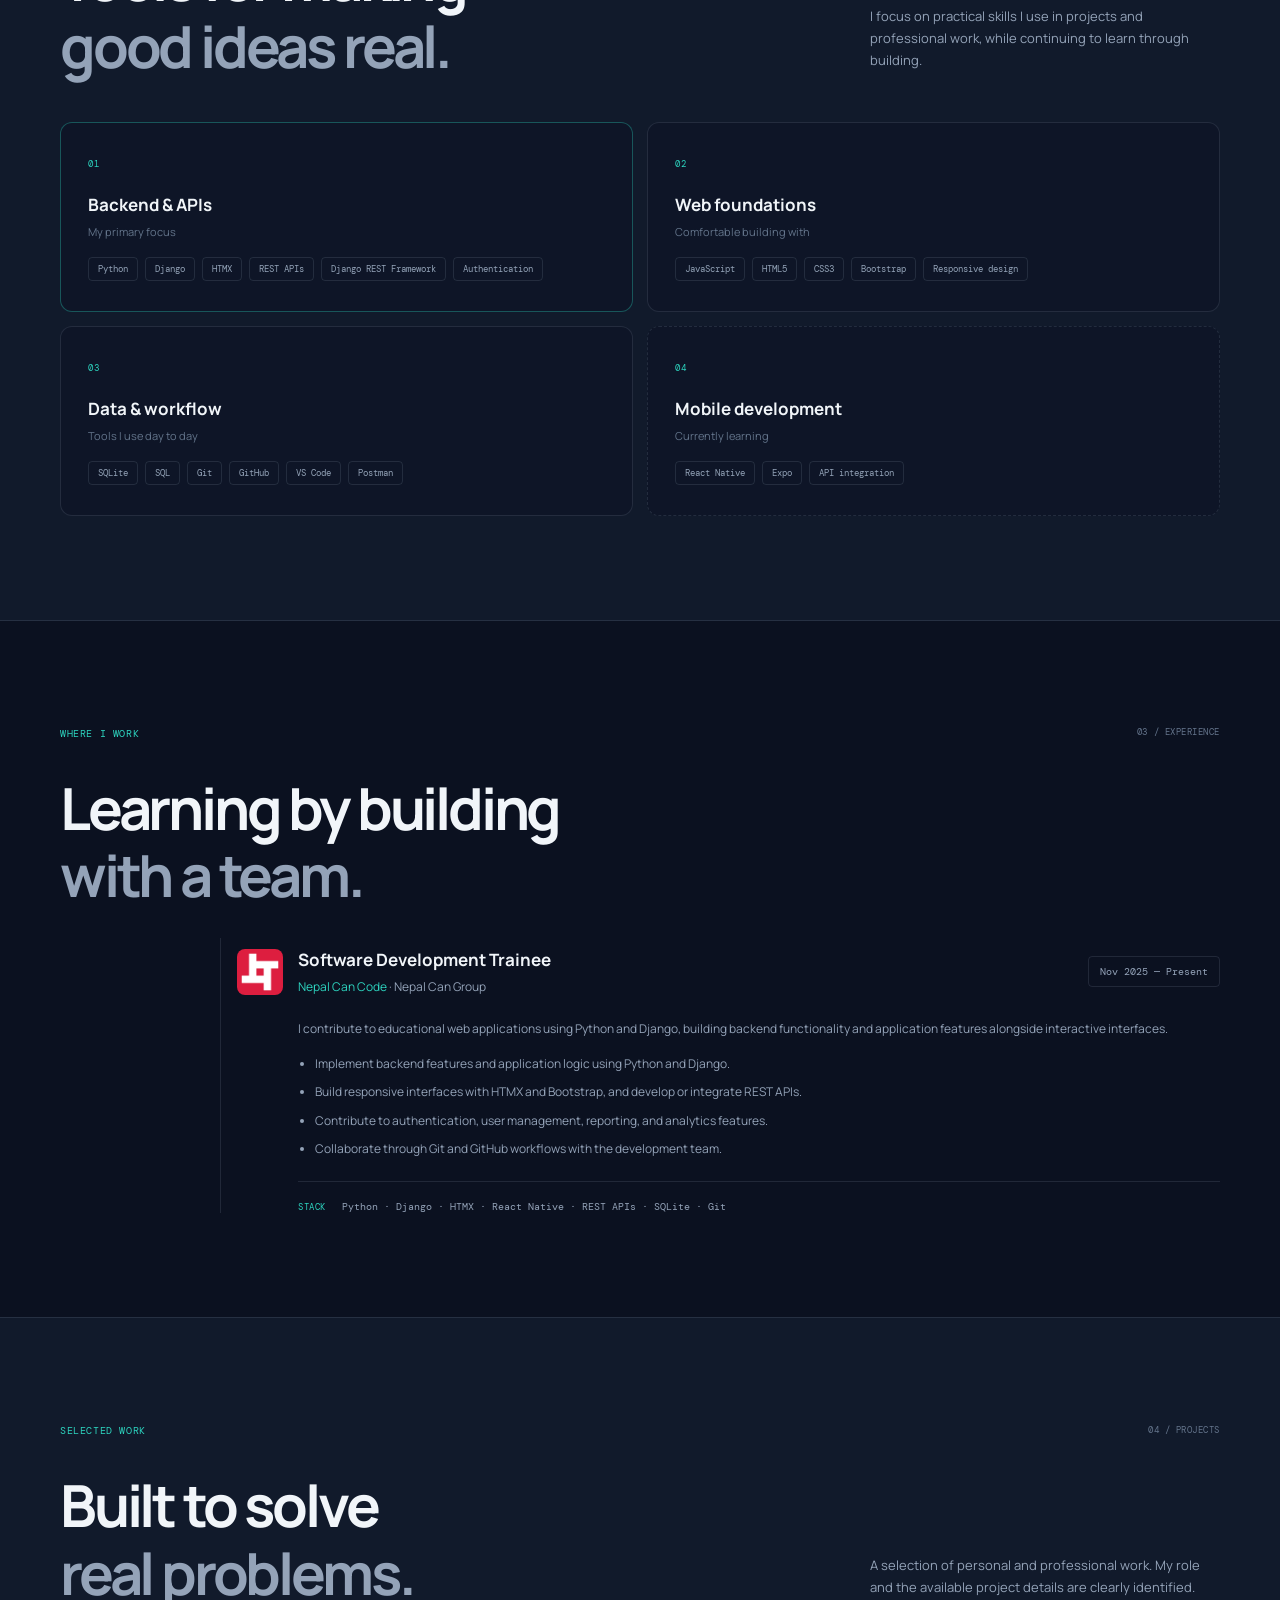
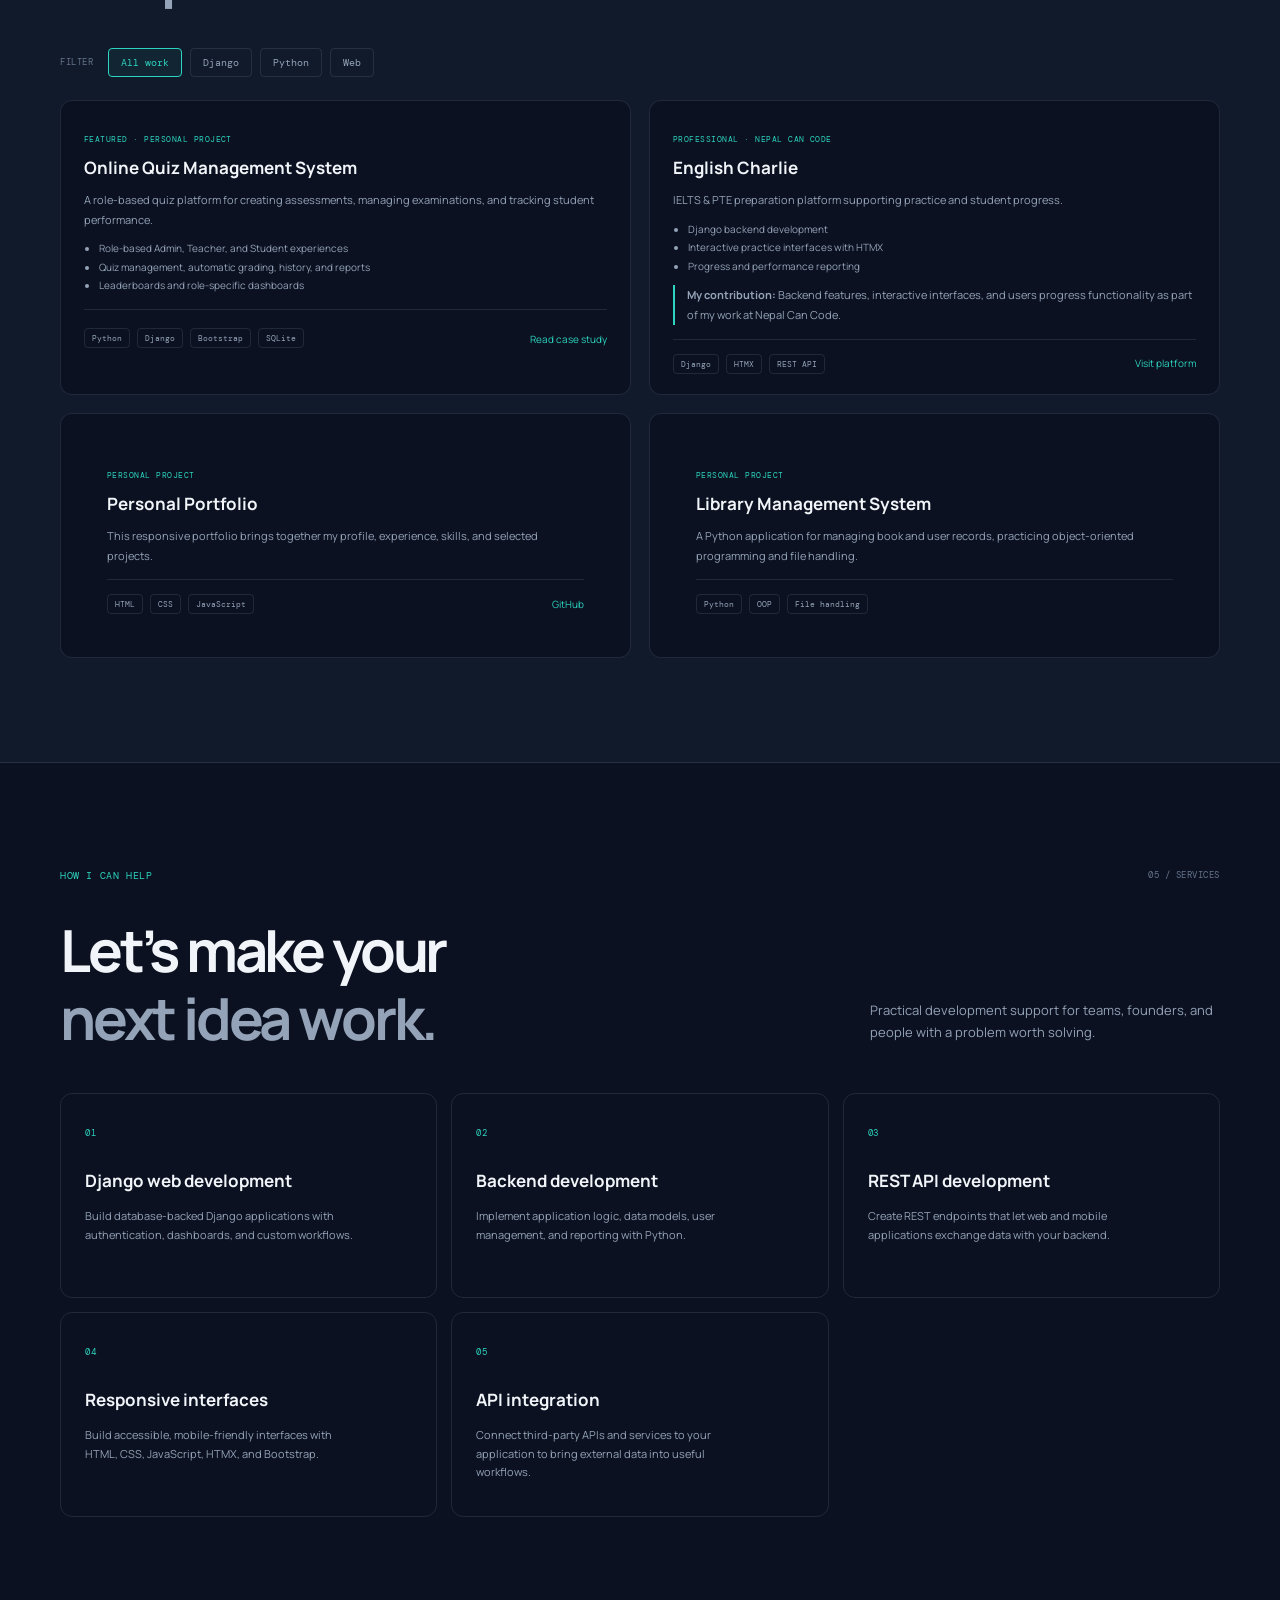
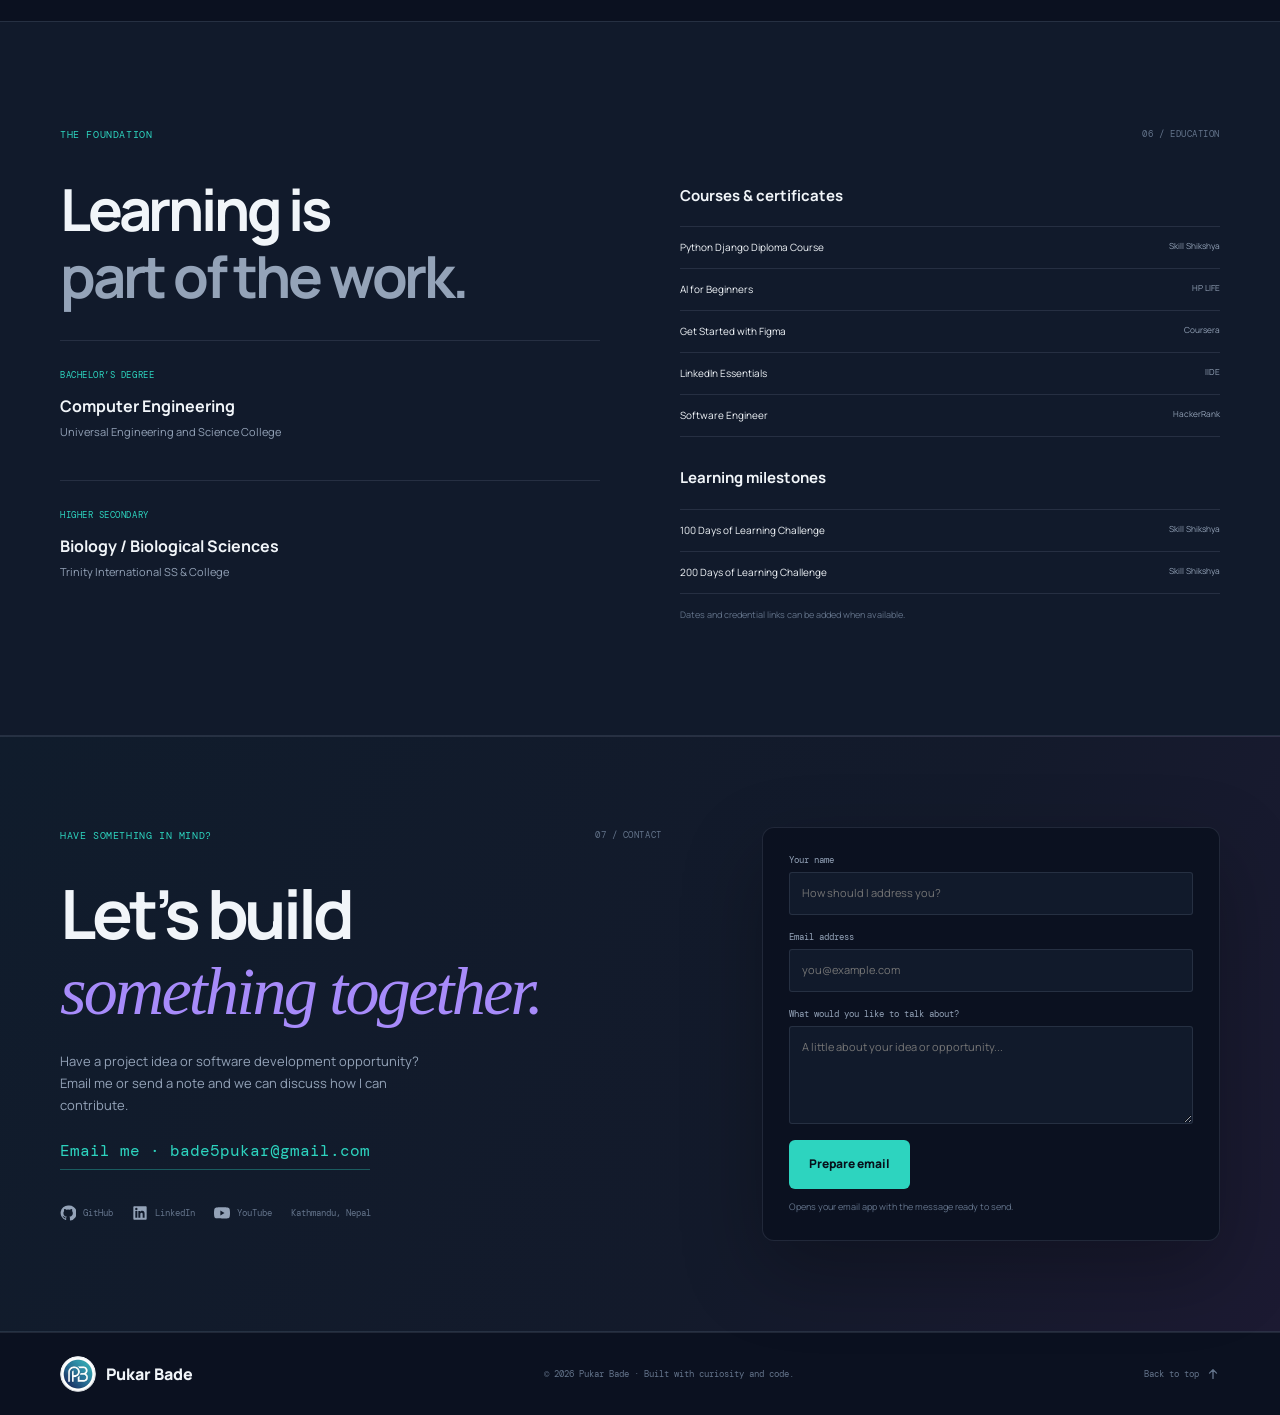
==== commit 1ab9d7ab: "feat: Update hero section with new subtitle and refined description for better impact" ====
--- a/index.html
+++ b/index.html
@@ -32,8 +32,9 @@
   <main id="main">
     <section class="hero wrap" id="home">
       <div class="hero-copy"><p class="eyebrow"><span class="status-dot"></span> Python &amp; Django Developer <span class="eyebrow-divider">/</span> Kathmandu, Nepal</p>
-        <h1>Hi, I’m <span class="gradient-text">Pukar Bade.</span><br> I build useful things<br> for the <span class="serif-accent">web.</span></h1>
-        <p class="hero-lede">I build practical web applications and backend features with Python, Django, and HTMX, with care for the people who use them.</p>
+        <h1>Hi, I’m <span class="gradient-text">Pukar Bade.</span></h1>
+        <p class="hero-subtitle">From ideas to code, from code to <span class="serif-accent">impact.</span></p>
+        <p class="hero-lede">I enjoy transforming ideas into functional web applications, building reliable backend systems and intuitive interfaces with Python, Django, and modern web technologies.</p>
         <p class="hero-current"><span class="mono-label">CURRENTLY</span> Software Development Trainee <span class="at-sign">@</span> Nepal Can Code</p>
         <div class="hero-actions"><a class="button button-primary" href="#projects">Explore my work</a><a class="button button-outline" href="mailto:bade5pukar@gmail.com">Let’s connect</a></div>
       </div>
--- a/css/style.css
+++ b/css/style.css
@@ -39,6 +39,8 @@
 .status-dot{width:7px;height:7px;border-radius:50%;background:var(--accent);box-shadow:0 0 12px var(--accent)}
 .eyebrow-divider{color:var(--faint)}
 h1{font-size:clamp(48px,6.7vw,82px);line-height:1.08;letter-spacing:-.065em;margin:0 0 23px;font-weight:800}
+.hero h1{margin-bottom:12px}
+.hero-subtitle{font-size:clamp(23px,3.2vw,38px);line-height:1.2;letter-spacing:-.045em;font-weight:700;margin:0 0 18px;color:var(--text)}
 .gradient-text{background:linear-gradient(100deg,var(--accent),#89e5dc 55%,var(--accent-2));-webkit-background-clip:text;background-clip:text;-webkit-text-fill-color:transparent;color:transparent}
 .serif-accent{font-family:Georgia,serif;font-weight:400;font-style:italic;color:var(--accent-2);letter-spacing:-.04em}
 .hero-lede{max-width:555px;color:var(--muted);font-size:15px;line-height:1.9}
